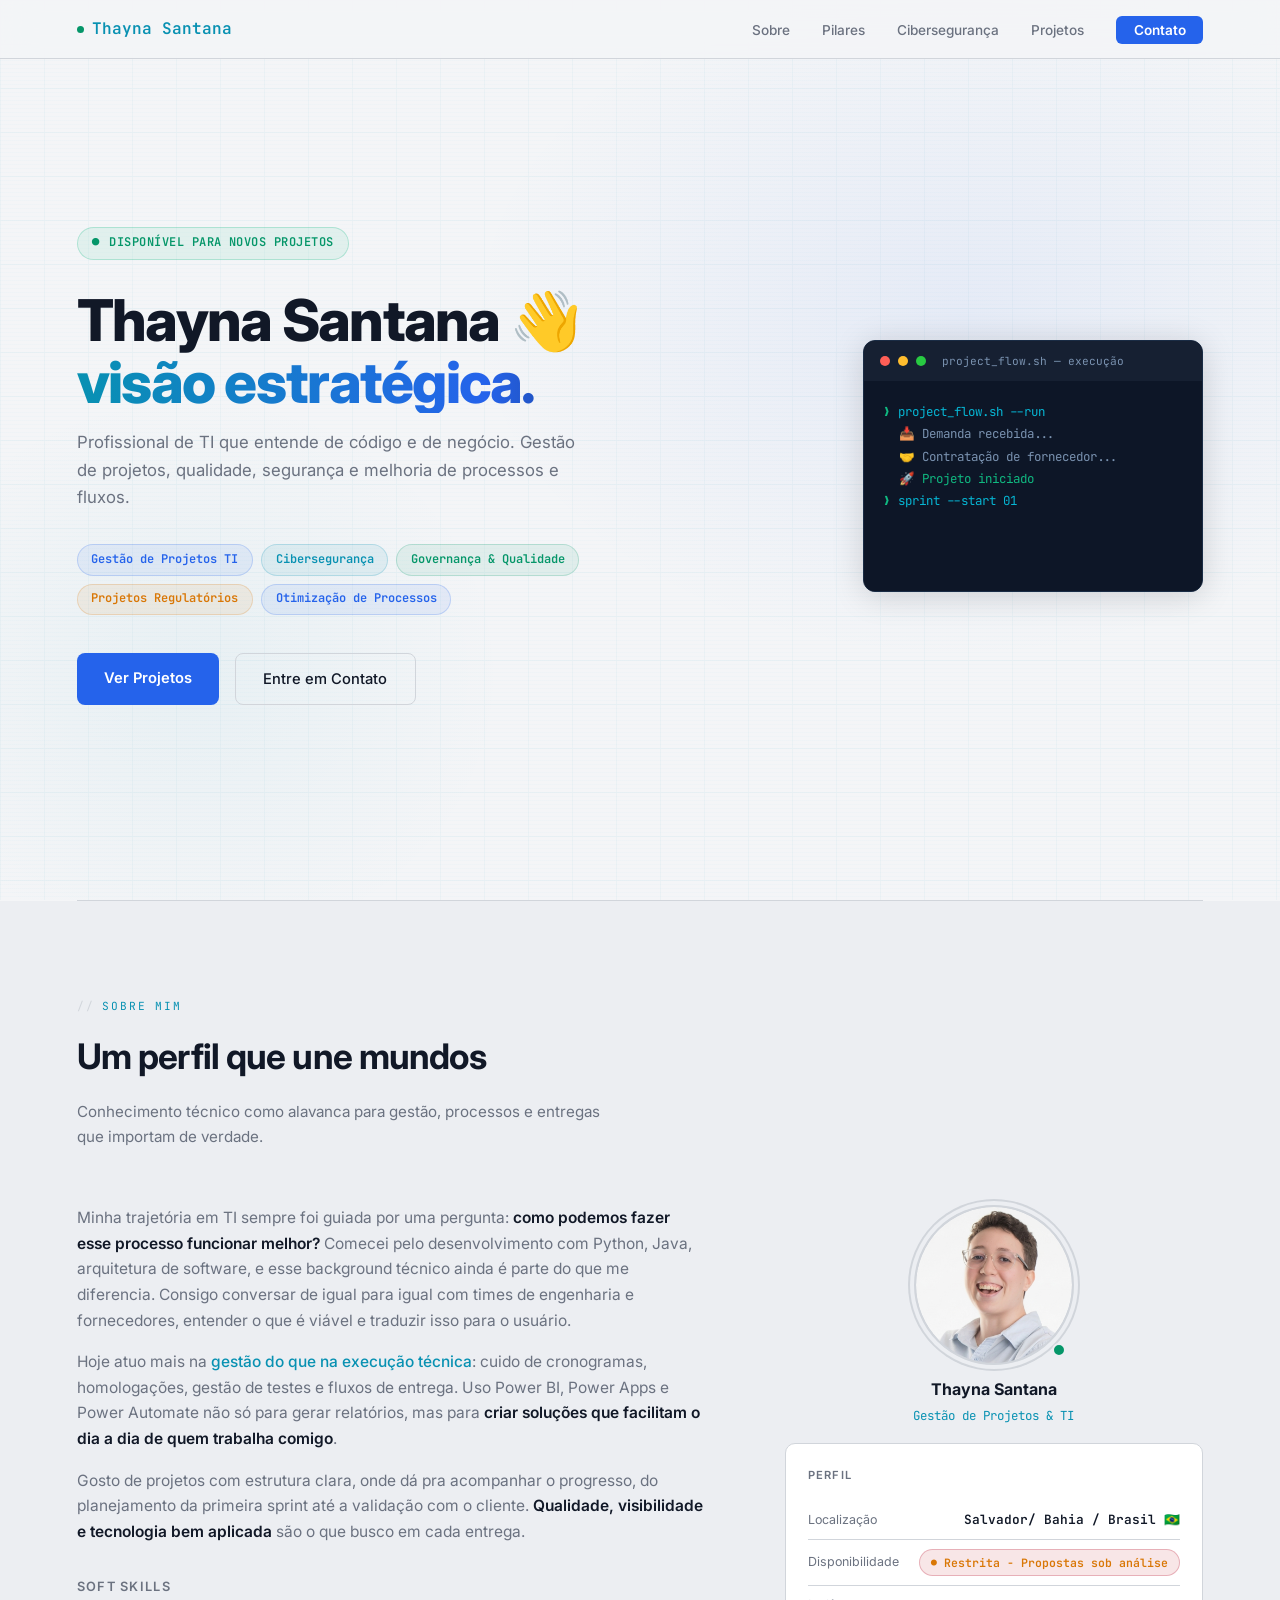
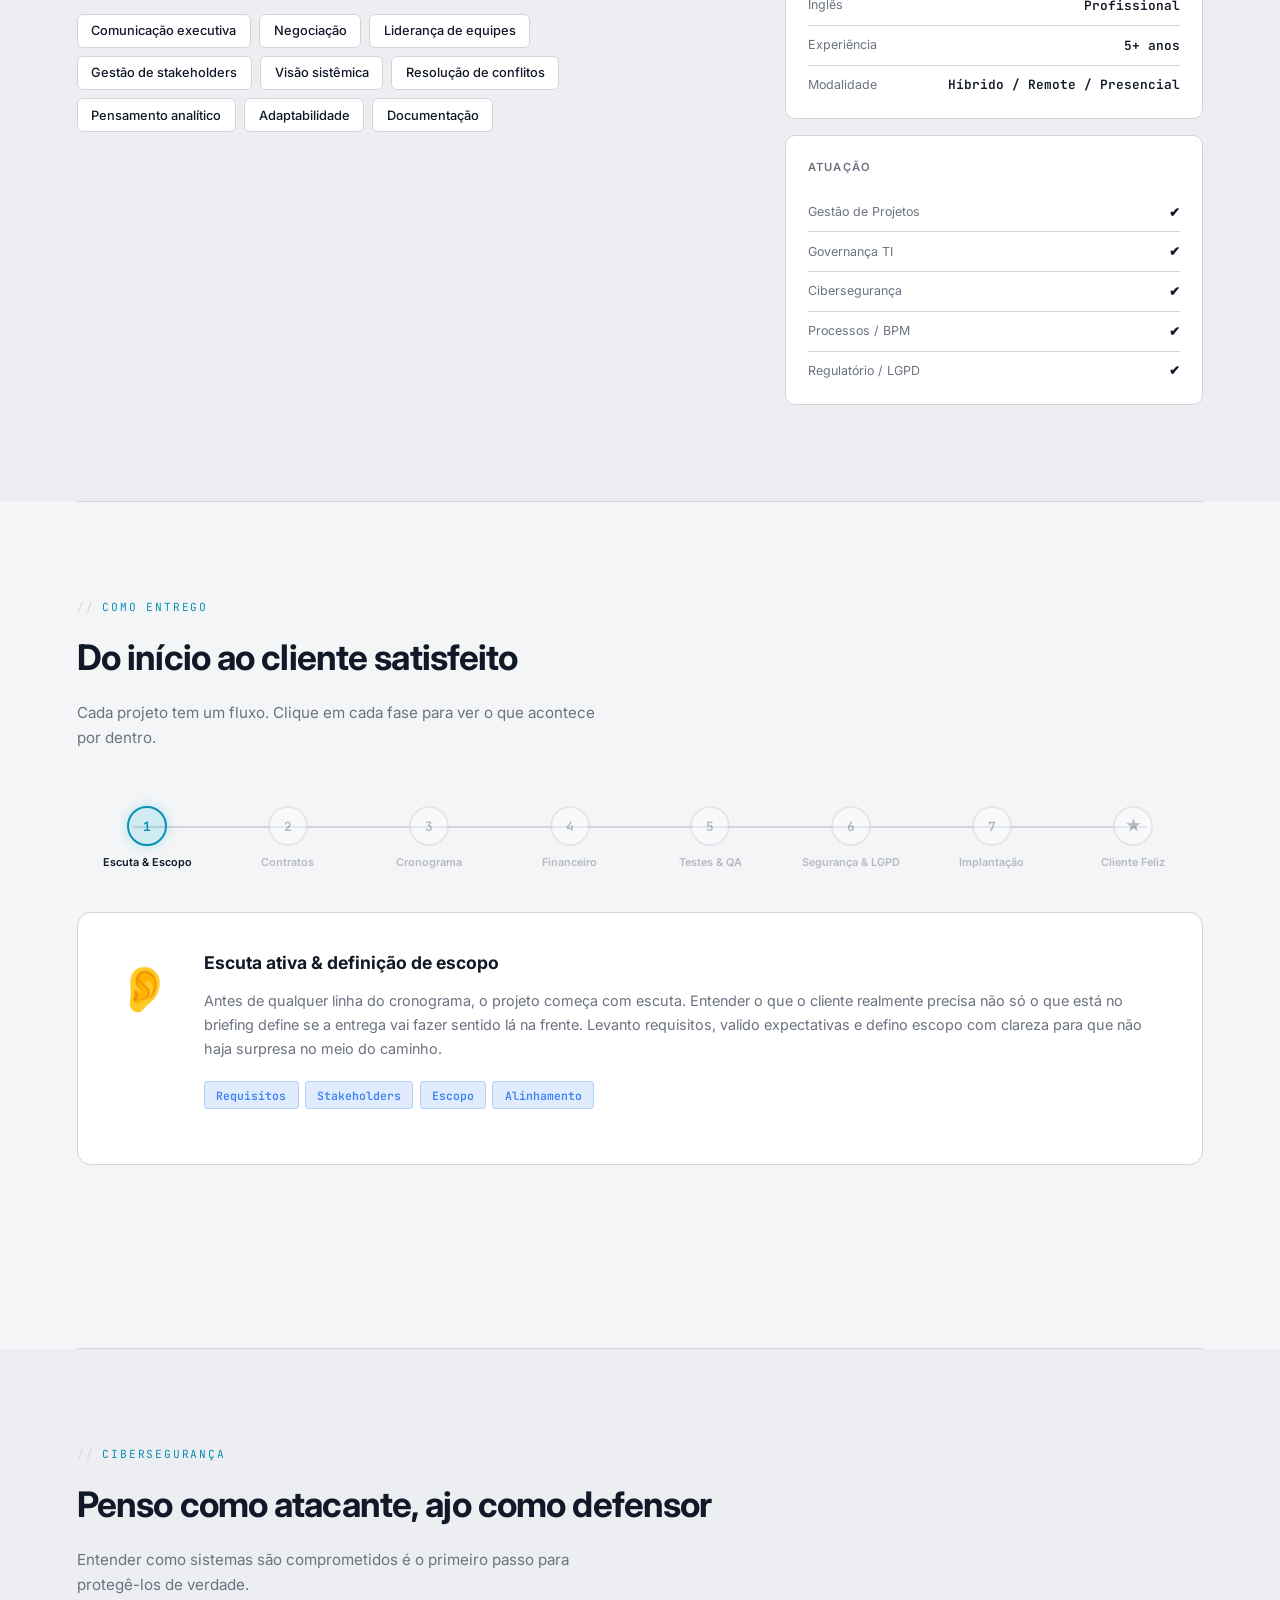
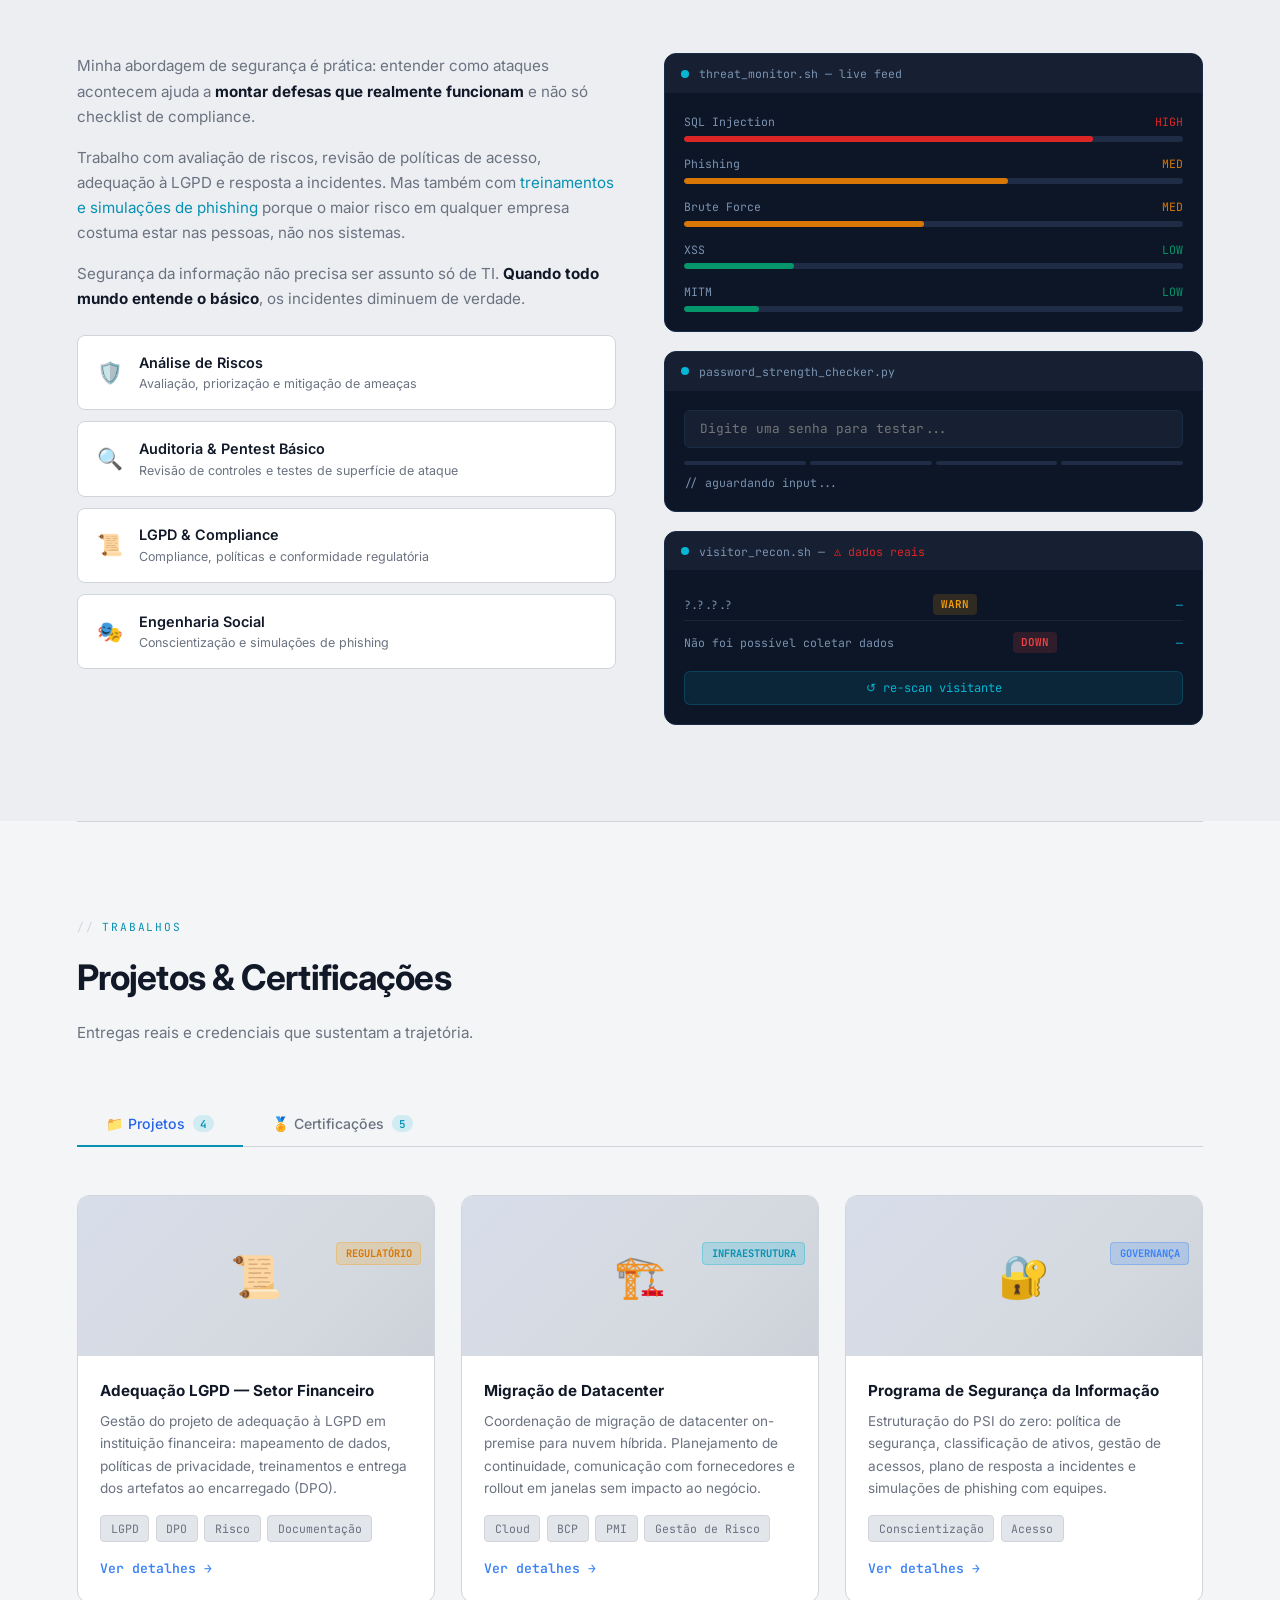
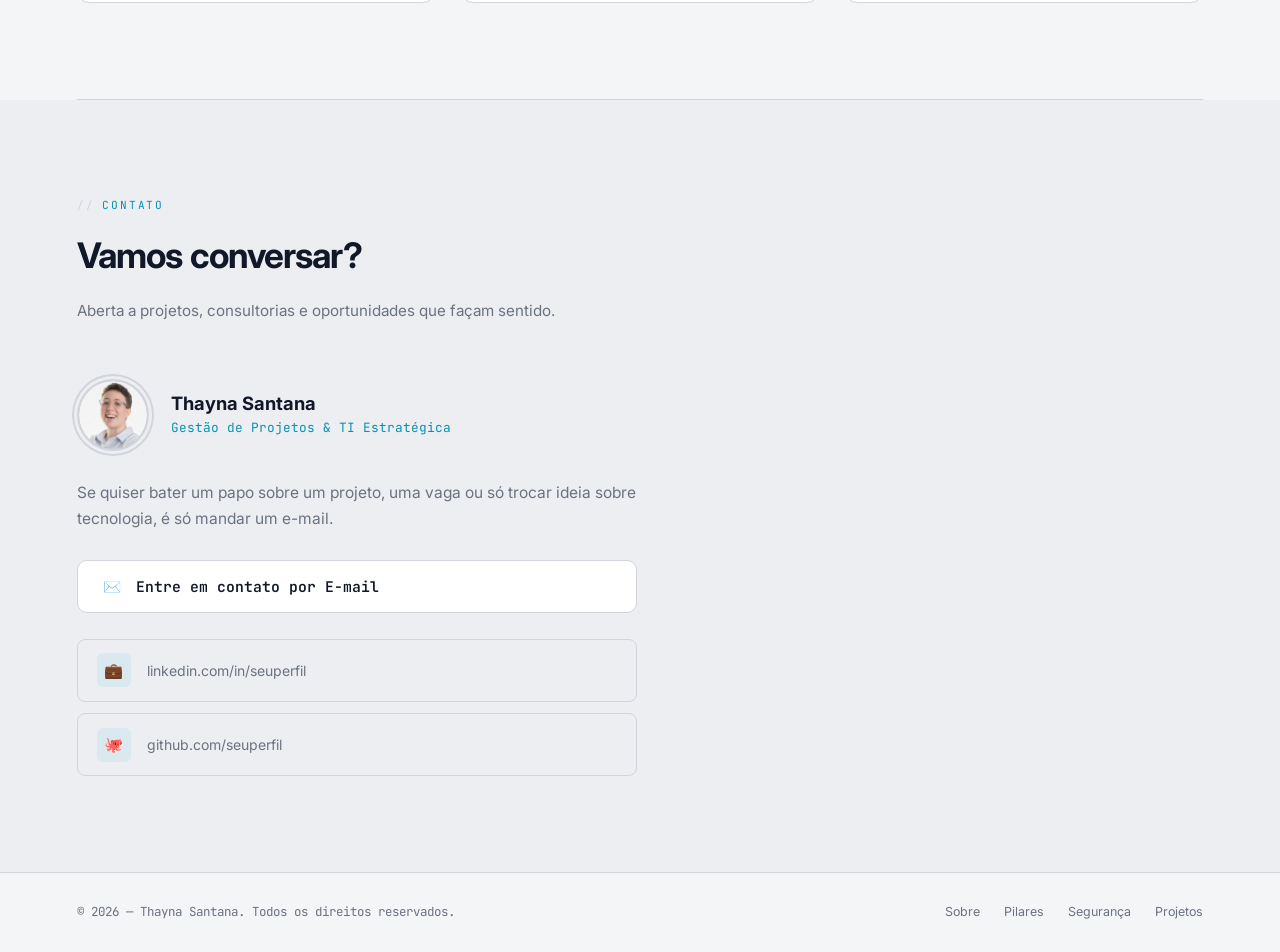
==== index.html @ dd698471 "Rename portfolio.html to index.html" ====
<!DOCTYPE html>
<html lang="pt-BR">
<head>
  <meta charset="UTF-8"/>
  <meta name="viewport" content="width=device-width, initial-scale=1.0"/>
  <title>Thayna Santana — TI Estratégica</title>
  <link rel="preconnect" href="https://fonts.googleapis.com"/>
  <link href="https://fonts.googleapis.com/css2?family=Inter:wght@300;400;500;600;700;800&family=JetBrains+Mono:wght@400;600&display=swap" rel="stylesheet"/>
  <link rel="stylesheet" href="style.css">
</head>
<body>

<!-- NAV -->
<nav>
  <div class="nav-logo">
    <div class="nav-logo-dot"></div>
    Thayna Santana
  </div>
  <ul class="nav-links">
    <li><a href="#sobre">Sobre</a></li>
    <li><a href="#pilares">Pilares</a></li>
    <li><a href="#cyber">Cibersegurança</a></li>
    <li><a href="#trabalhos">Projetos</a></li>
    <li><a href="#contato" class="nav-cta">Contato</a></li>
  </ul>
</nav>

<!-- HERO -->
<section id="hero">
  <div class="hero-scanlines"></div>
  <div class="hero-glow"></div>
  <div class="hero-grid"></div>
  <div class="hero-inner">
    <div class="hero-content">
      <div class="hero-status">DISPONÍVEL PARA NOVOS PROJETOS</div>
      <h1 class="hero-title">
        <span class="line1">Thayna Santana 👋</span>
        <span class="line2">visão estratégica.</span>
      </h1>
      <p class="hero-sub">
        Profissional de TI que entende de código e de negócio. Gestão de projetos, qualidade, segurança e melhoria de processos e fluxos.
      </p>
      <div class="hero-pills">
        <span class="pill">Gestão de Projetos TI</span>
        <span class="pill cyan">Cibersegurança</span>
        <span class="pill green">Governança & Qualidade</span>
        <span class="pill amber">Projetos Regulatórios</span>
        <span class="pill">Otimização de Processos</span>
      </div>
      <div class="hero-actions">
        <a href="#trabalhos" class="btn-primary" onclick="openTab('projetos-tab')">Ver Projetos</a>
        <a href="#contato" class="btn-outline">Entre em Contato</a>
      </div>
    </div>

    <!-- Terminal Widget -->
    <div class="hero-terminal-widget">
      <div class="term-bar">
        <div class="term-dot r"></div>
        <div class="term-dot y"></div>
        <div class="term-dot g"></div>
        <span class="term-title">project_flow.sh — execução</span>
      </div>
      <div class="term-body" id="terminal-body">
        <!-- filled by JS -->
      </div>
    </div>
  </div>
</section>

<div class="divider"></div>

<!-- SOBRE -->
<section id="sobre">
  <div class="section-header reveal">
    <div class="section-label">Sobre mim</div>
    <h2 class="section-title">Um perfil que une mundos</h2>
    <p class="section-desc">Conhecimento técnico como alavanca para gestão, processos e entregas que importam de verdade.</p>
  </div>
  <div class="sobre-grid">
    <div class="sobre-text reveal">
      <p>Minha trajetória em TI sempre foi guiada por uma pergunta: <strong>como podemos fazer esse processo funcionar melhor?</strong> Comecei pelo desenvolvimento com Python, Java, arquitetura de software, e esse background técnico ainda é parte do que me diferencia. Consigo conversar de igual para igual com times de engenharia e fornecedores, entender o que é viável e traduzir isso para o usuário.</p>
      <p>Hoje atuo mais na <em>gestão do que na execução técnica</em>: cuido de cronogramas, homologações, gestão de testes e fluxos de entrega. Uso Power BI, Power Apps e Power Automate não só para gerar relatórios, mas para <strong>criar soluções que facilitam o dia a dia de quem trabalha comigo</strong>.</p>
      <p>Gosto de projetos com estrutura clara, onde dá pra acompanhar o progresso, do planejamento da primeira sprint até a validação com o cliente. <strong>Qualidade, visibilidade e tecnologia bem aplicada</strong> são o que busco em cada entrega.</p>
      <div class="soft-skills">
        <div class="soft-skills-title">Soft skills</div>
        <div class="soft-tags">
          <span class="soft-tag">Comunicação executiva</span>
          <span class="soft-tag">Negociação</span>
          <span class="soft-tag">Liderança de equipes</span>
          <span class="soft-tag">Gestão de stakeholders</span>
          <span class="soft-tag">Visão sistêmica</span>
          <span class="soft-tag">Resolução de conflitos</span>
          <span class="soft-tag">Pensamento analítico</span>
          <span class="soft-tag">Adaptabilidade</span>
          <span class="soft-tag">Documentação</span>
        </div>
      </div>
    </div>
    <div class="sobre-sidebar">
      <!-- FOTO -->
      <div style="display:flex;flex-direction:column;align-items:center;gap:.7rem;" class="reveal">
        <div class="photo-wrap">
          <div class="photo-ring" id="photo-ring-sobre">
            <img src="foto.png" alt="Thayna Santana" onerror="this.style.display='none';document.getElementById('ph-sobre').style.display='flex'"/>
            <div class="photo-placeholder" id="ph-sobre" style="display:none">
              <span>🪪</span>
              <span>foto.png<br>não encontrada</span>
            </div>
          </div>
          <div class="photo-online-dot"></div>
        </div>
        <div style="text-align:center;">
          <div style="font-weight:700;font-size:1rem;">Thayna Santana</div>
          <div style="color:var(--cyan);font-size:.78rem;font-family:var(--mono);margin-top:.2rem;">Gestão de Projetos & TI</div>
        </div>
      </div>
      <div class="info-card reveal">
        <div class="info-card-title">Perfil</div>
        <div class="info-row"><span class="info-key">Localização</span><span class="info-val">Salvador/ Bahia / Brasil 🇧🇷</span></div>
        <div class="info-row"><span class="info-key">Disponibilidade</span><span class="status-badge">Restrita - Propostas sob análise</span></div>
        <div class="info-row"><span class="info-key">Inglês</span><span class="info-val">Profissional</span></div>
        <div class="info-row"><span class="info-key">Experiência</span><span class="info-val">5+ anos</span></div>
        <div class="info-row"><span class="info-key">Modalidade</span><span class="info-val">Híbrido / Remote / Presencial</span></div>
      </div>
      <div class="info-card reveal">
        <div class="info-card-title">Atuação</div>
        <div class="info-row"><span class="info-key">Gestão de Projetos</span><span class="info-val">✔</span></div>
        <div class="info-row"><span class="info-key">Governança TI</span><span class="info-val">✔</span></div>
        <div class="info-row"><span class="info-key">Cibersegurança</span><span class="info-val">✔</span></div>
        <div class="info-row"><span class="info-key">Processos / BPM</span><span class="info-val">✔</span></div>
        <div class="info-row"><span class="info-key">Regulatório / LGPD</span><span class="info-val">✔</span></div>
      </div>
    </div>
  </div>
</section>

<div class="divider"></div>

<!-- FLUXO DE ENTREGA -->
<section id="pilares">
  <div class="section-header reveal">
    <div class="section-label">Como entrego</div>
    <h2 class="section-title">Do início ao cliente satisfeito</h2>
    <p class="section-desc">Cada projeto tem um fluxo. Clique em cada fase para ver o que acontece por dentro.</p>
  </div>

  <!-- FLOW STEPS -->
  <div class="flow-wrapper reveal">

    <!-- linha conectora -->
    <div class="flow-track"></div>

    <div class="flow-steps" id="flow-steps">

      <!-- 1 -->
      <div class="flow-step active" data-step="0">
        <div class="flow-dot"><span>1</span></div>
        <div class="flow-label">Escuta & Escopo</div>
      </div>
      <!-- 2 -->
      <div class="flow-step" data-step="1">
        <div class="flow-dot"><span>2</span></div>
        <div class="flow-label">Contratos</div>
      </div>
      <!-- 3 -->
      <div class="flow-step" data-step="2">
        <div class="flow-dot"><span>3</span></div>
        <div class="flow-label">Cronograma</div>
      </div>
      <!-- 4 -->
      <div class="flow-step" data-step="3">
        <div class="flow-dot"><span>4</span></div>
        <div class="flow-label">Financeiro</div>
      </div>
      <!-- 5 -->
      <div class="flow-step" data-step="4">
        <div class="flow-dot"><span>5</span></div>
        <div class="flow-label">Testes & QA</div>
      </div>
      <!-- 6 -->
      <div class="flow-step" data-step="5">
        <div class="flow-dot"><span>6</span></div>
        <div class="flow-label">Segurança & LGPD</div>
      </div>
      <!-- 7 -->
      <div class="flow-step" data-step="6">
        <div class="flow-dot"><span>7</span></div>
        <div class="flow-label">Implantação</div>
      </div>
      <!-- 8 -->
      <div class="flow-step" data-step="7">
        <div class="flow-dot star"><span>★</span></div>
        <div class="flow-label">Cliente Feliz</div>
      </div>

    </div>

    <!-- DETAIL PANEL -->
    <div class="flow-panel-wrap">

      <!-- Painel 0: Escuta & Escopo -->
      <div class="flow-panel active" id="fp-0">
        <div class="fp-icon">👂</div>
        <div class="fp-content">
          <div class="fp-title">Escuta ativa & definição de escopo</div>
          <div class="fp-desc">Antes de qualquer linha do cronograma, o projeto começa com escuta. Entender o que o cliente realmente precisa não só o que está no briefing define se a entrega vai fazer sentido lá na frente. Levanto requisitos, valido expectativas e defino escopo com clareza para que não haja surpresa no meio do caminho.</div>
          <div class="fp-tags"><span class="fptag blue">Requisitos</span><span class="fptag blue">Stakeholders</span><span class="fptag blue">Escopo</span><span class="fptag blue">Alinhamento</span></div>
        </div>
      </div>

      <!-- Painel 1: Contratos -->
      <div class="flow-panel" id="fp-1">
        <div class="fp-icon">📄</div>
        <div class="fp-content">
          <div class="fp-title">Gestão de contratos & fornecedores</div>
          <div class="fp-desc">Cuido do ciclo completo de contratos: negociação com fornecedores, SLAs, prazos e obrigações. Garanto que o que foi acordado está documentado e acompanho de perto se está sendo cumprido. Quando algo muda (e muda sempre), processo o aditivo sem perder o controle do projeto.</div>
          <div class="fp-tags"><span class="fptag amber">SLA</span><span class="fptag amber">Fornecedores</span><span class="fptag amber">Negociação</span><span class="fptag amber">Aditivos</span></div>
        </div>
      </div>

      <!-- Painel 2: Cronograma INTERATIVO -->
      <div class="flow-panel" id="fp-2">
        <div class="fp-icon">📅</div>
        <div class="fp-content">
          <div class="fp-title">Gestão de cronograma</div>
          <div class="fp-desc">Cronograma não é só uma tabela bonita é o mapa do projeto. Acompanho desvios, antecipo gargalos e ajusto sem perder o prazo final de vista. Abaixo um cronograma simulado: <strong>arraste as datas</strong> e veja o impacto.</div>
          <div class="gantt-widget">
            <div class="gantt-header">
              <span class="gantt-h-label">Fase</span>
              <div class="gantt-h-weeks" id="gantt-weeks"></div>
            </div>
            <div class="gantt-rows" id="gantt-rows"></div>
            <div class="gantt-hint">💡 Passe o mouse sobre as barras ou arraste para simular mudanças</div>
          </div>
        </div>
      </div>

      <!-- Painel 3: Financeiro -->
      <div class="flow-panel" id="fp-3">
        <div class="fp-icon">💰</div>
        <div class="fp-content">
          <div class="fp-title">Gestão financeira do projeto</div>
          <div class="fp-desc">Orçamento aprovado não é garantia de orçamento cumprido. Faço o acompanhamento de custos por fase, controlo o consumo de horas e recursos, e gero visibilidade para a gestão tomar decisões com dados. Quando o projeto está no vermelho, prefiro falar antes que o problema apareça na fatura.</div>
          <div class="fp-tags"><span class="fptag green">Budget</span><span class="fptag green">Custos</span><span class="fptag green">Relatórios</span><span class="fptag green">Previsão</span></div>
          <div class="budget-bars">
            <div class="bbar-row"><span class="bbar-label">Infraestrutura</span><div class="bbar-track"><div class="bbar-fill" style="width:72%;background:var(--green)"></div></div><span class="bbar-pct">72%</span></div>
            <div class="bbar-row"><span class="bbar-label">Licenças</span><div class="bbar-track"><div class="bbar-fill" style="width:58%;background:var(--blue)"></div></div><span class="bbar-pct">58%</span></div>
            <div class="bbar-row"><span class="bbar-label">Equipe</span><div class="bbar-track"><div class="bbar-fill" style="width:88%;background:var(--amber)"></div></div><span class="bbar-pct">88%</span></div>
            <div class="bbar-row"><span class="bbar-label">Contingência</span><div class="bbar-track"><div class="bbar-fill" style="width:30%;background:var(--cyan)"></div></div><span class="bbar-pct">30%</span></div>
          </div>
        </div>
      </div>

      <!-- Painel 4: Testes -->
      <div class="flow-panel" id="fp-4">
        <div class="fp-icon">🧪</div>
        <div class="fp-content">
          <div class="fp-title">Gestão de testes & qualidade</div>
          <div class="fp-desc">Homologação não é a última etapa é o momento de provar que o que foi desenvolvido funciona de verdade. Estruturo planos de teste, acompanho a execução, registro evidências e valido junto ao cliente antes de qualquer go-live. Qualidade não é auditada no final; é construída durante todo o projeto.</div>
          <div class="fp-tags"><span class="fptag cyan">Plano de Testes</span><span class="fptag cyan">Homologação</span><span class="fptag cyan">Evidências</span><span class="fptag cyan">UAT</span></div>
          <div class="test-checklist">
            <div class="tcheck done">✓ Casos de teste definidos</div>
            <div class="tcheck done">✓ Ambiente de homologação configurado</div>
            <div class="tcheck done">✓ Testes executados e evidenciados</div>
            <div class="tcheck done">✓ Aprovação formal do cliente</div>
            <div class="tcheck pending">◷ Regressão pós-implantação</div>
          </div>
        </div>
      </div>

      <!-- Painel 5: Segurança & LGPD -->
      <div class="flow-panel" id="fp-5">
        <div class="fp-icon">🔐</div>
        <div class="fp-content">
          <div class="fp-title">Segurança, LGPD & Compliance</div>
          <div class="fp-desc">Conformidade não é burocracia é proteção para o projeto e para o cliente. Garanto que as entregas passam pelos critérios de segurança da informação, privacidade de dados (LGPD) e conformidade regulatória exigidos. Isso entra no projeto desde o planejamento, não só na auditoria final.</div>
          <div class="fp-tags"><span class="fptag red">LGPD</span><span class="fptag red">ISO 27001</span><span class="fptag red">Compliance</span><span class="fptag red">Risco</span></div>
          <div class="compliance-checks">
            <div class="comp-item"><span class="comp-ico ok">✓</span><span>Mapeamento de dados pessoais</span></div>
            <div class="comp-item"><span class="comp-ico ok">✓</span><span>Análise de risco de segurança</span></div>
            <div class="comp-item"><span class="comp-ico ok">✓</span><span>Políticas de acesso e controle</span></div>
            <div class="comp-item"><span class="comp-ico ok">✓</span><span>Conformidade regulatória validada</span></div>
          </div>
        </div>
      </div>

      <!-- Painel 6: Implantação -->
      <div class="flow-panel" id="fp-6">
        <div class="fp-icon">🚀</div>
        <div class="fp-content">
          <div class="fp-title">Gestão de implantação & cutover</div>
          <div class="fp-desc">O go-live é o momento mais crítico. Planejo o cutover com antecedência: janela de implantação, plano de rollback, comunicação com todas as partes e acompanhamento em tempo real. O objetivo é sempre implantar sem impacto para o usuário final e com evidência de que tudo funcionou.</div>
          <div class="fp-tags"><span class="fptag amber">Cutover</span><span class="fptag amber">Rollback</span><span class="fptag amber">Go-Live</span><span class="fptag amber">Monitoramento</span></div>
          <div class="deploy-steps">
            <div class="ds-step done"><span class="ds-n">01</span><span>Plano de cutover aprovado</span></div>
            <div class="ds-step done"><span class="ds-n">02</span><span>Comunicação enviada aos times</span></div>
            <div class="ds-step done"><span class="ds-n">03</span><span>Janela de implantação executada</span></div>
            <div class="ds-step done"><span class="ds-n">04</span><span>Validação pós-implantação</span></div>
            <div class="ds-step done"><span class="ds-n">05</span><span>Projeto entregue com qualidade ✓</span></div>
          </div>
        </div>
      </div>

      <!-- Painel 7: Cliente Feliz -->
      <div class="flow-panel" id="fp-7">
        <div class="fp-icon">⭐</div>
        <div class="fp-content">
          <div class="fp-title">Satisfação & experiência do cliente</div>
          <div class="fp-desc">O projeto não termina na implantação termina quando o cliente confirma que o que foi entregue resolve o problema que ele tinha lá no começo. Por isso a escuta ativa nunca para: começa no levantamento de requisitos e segue até o encerramento formal. Um cliente satisfeito é a melhor métrica de sucesso.</div>
          <div class="fp-tags"><span class="fptag green">NPS</span><span class="fptag green">Experiência</span><span class="fptag green">Escuta Ativa</span><span class="fptag green">Encerramento</span></div>
          <div class="stars-row">
            <span class="big-star">⭐</span><span class="big-star">⭐</span><span class="big-star">⭐</span><span class="big-star">⭐</span><span class="big-star">⭐</span>
            <span class="star-label">Cliente satisfeito. Projeto encerrado.</span>
          </div>
        </div>
      </div>

    </div><!-- end flow-panel-wrap -->
  </div><!-- end flow-wrapper -->
</section>

<div class="divider"></div>

<!-- CIBERSEGURANÇA + HACKER GADGETS -->
<section id="cyber">
  <div class="section-header reveal">
    <div class="section-label">Cibersegurança</div>
    <h2 class="section-title">Penso como atacante, ajo como defensor</h2>
    <p class="section-desc">Entender como sistemas são comprometidos é o primeiro passo para protegê-los de verdade.</p>
  </div>
  <div class="cyber-layout">
    <div class="cyber-text reveal">
      <p>Minha abordagem de segurança é prática: entender como ataques acontecem ajuda a <strong>montar defesas que realmente funcionam</strong> e não só checklist de compliance.</p>
      <p>Trabalho com avaliação de riscos, revisão de políticas de acesso, adequação à LGPD e resposta a incidentes. Mas também com <em>treinamentos e simulações de phishing</em> porque o maior risco em qualquer empresa costuma estar nas pessoas, não nos sistemas.</p>
      <p>Segurança da informação não precisa ser assunto só de TI. <strong>Quando todo mundo entende o básico</strong>, os incidentes diminuem de verdade.</p>
      <div class="cyber-domains">
        <div class="cyber-domain">
          <div class="cyber-domain-icon">🛡️</div>
          <div><div class="cyber-domain-name">Análise de Riscos</div><div class="cyber-domain-sub">Avaliação, priorização e mitigação de ameaças</div></div>
        </div>
        <div class="cyber-domain">
          <div class="cyber-domain-icon">🔍</div>
          <div><div class="cyber-domain-name">Auditoria & Pentest Básico</div><div class="cyber-domain-sub">Revisão de controles e testes de superfície de ataque</div></div>
        </div>
        <div class="cyber-domain">
          <div class="cyber-domain-icon">📜</div>
          <div><div class="cyber-domain-name">LGPD & Compliance</div><div class="cyber-domain-sub">Compliance, políticas e conformidade regulatória</div></div>
        </div>
        <div class="cyber-domain">
          <div class="cyber-domain-icon">🎭</div>
          <div><div class="cyber-domain-name">Engenharia Social</div><div class="cyber-domain-sub">Conscientização e simulações de phishing</div></div>
        </div>
      </div>
    </div>

    <!-- GADGETS COLUNA -->
    <div class="gadgets-col reveal">

      <!-- Gadget 1: Threat Level -->
      <div class="gadget">
        <div class="gadget-header">
          <div class="dot"></div>
          threat_monitor.sh — live feed
        </div>
        <div class="gadget-body">
          <div class="threat-bars" id="threat-bars">
            <div class="threat-row">
              <div class="threat-label"><span>SQL Injection</span><span style="color:var(--red)">HIGH</span></div>
              <div class="threat-track"><div class="threat-fill" style="width:0%;background:var(--red)" data-w="82%"></div></div>
            </div>
            <div class="threat-row">
              <div class="threat-label"><span>Phishing</span><span style="color:var(--amber)">MED</span></div>
              <div class="threat-track"><div class="threat-fill" style="width:0%;background:var(--amber)" data-w="65%"></div></div>
            </div>
            <div class="threat-row">
              <div class="threat-label"><span>Brute Force</span><span style="color:var(--amber)">MED</span></div>
              <div class="threat-track"><div class="threat-fill" style="width:0%;background:var(--amber)" data-w="48%"></div></div>
            </div>
            <div class="threat-row">
              <div class="threat-label"><span>XSS</span><span style="color:var(--green)">LOW</span></div>
              <div class="threat-track"><div class="threat-fill" style="width:0%;background:var(--green)" data-w="22%"></div></div>
            </div>
            <div class="threat-row">
              <div class="threat-label"><span>MITM</span><span style="color:var(--green)">LOW</span></div>
              <div class="threat-track"><div class="threat-fill" style="width:0%;background:var(--green)" data-w="15%"></div></div>
            </div>
          </div>
        </div>
      </div>

      <!-- Gadget 2: Password Strength -->
      <div class="gadget">
        <div class="gadget-header">
          <div class="dot"></div>
          password_strength_checker.py
        </div>
        <div class="gadget-body">
          <div class="pw-checker">
            <input class="pw-field" type="text" id="pw-input" placeholder="Digite uma senha para testar..." oninput="checkPw(this.value)" autocomplete="off" spellcheck="false"/>
            <div class="pw-bars">
              <div class="pw-bar" id="pw-b1"></div>
              <div class="pw-bar" id="pw-b2"></div>
              <div class="pw-bar" id="pw-b3"></div>
              <div class="pw-bar" id="pw-b4"></div>
            </div>
            <div class="pw-label" id="pw-label">// aguardando input...</div>
          </div>
        </div>
      </div>

      <!-- Gadget 3: Ping Scanner com dados reais do visitante -->
      <div class="gadget">
        <div class="gadget-header">
          <div class="dot"></div>
          visitor_recon.sh — <span style="color:var(--red)">⚠ dados reais</span>
        </div>
        <div class="gadget-body">
          <div class="ping-list" id="ping-list">
            <div class="ping-row"><span class="ping-host">Carregando...</span><span class="ping-status warn">...</span><span class="ping-ms">—</span></div>
          </div>
          <button class="ping-btn" onclick="rescan()">↺ re-scan visitante</button>
        </div>
      </div>

    </div>
  </div>
</section>

<div class="divider"></div>

<!-- PROJETOS + CERTS -->
<section id="trabalhos">
  <div class="section-header reveal">
    <div class="section-label">Trabalhos</div>
    <h2 class="section-title">Projetos & Certificações</h2>
    <p class="section-desc">Entregas reais e credenciais que sustentam a trajetória.</p>
  </div>
  <div class="tabs-nav reveal">
    <button class="tab-btn active" id="projetos-tab" onclick="openTab('projetos-tab')">📁 Projetos <span class="tab-count">4</span></button>
    <button class="tab-btn" id="certs-tab" onclick="openTab('certs-tab')">🏅 Certificações <span class="tab-count">5</span></button>
  </div>

  <!-- PROJETOS -->
  <div class="tab-panel active" id="panel-projetos-tab">
    <div class="projects-grid">
      <div class="project-card reveal">
        <div class="project-thumb">📜<div class="project-type"><span class="type-badge reg">Regulatório</span></div></div>
        <div class="project-body">
          <div class="project-title">Adequação LGPD — Setor Financeiro</div>
          <div class="project-desc">Gestão do projeto de adequação à LGPD em instituição financeira: mapeamento de dados, políticas de privacidade, treinamentos e entrega dos artefatos ao encarregado (DPO).</div>
          <div class="project-stack"><span class="tag">LGPD</span><span class="tag">DPO</span><span class="tag">Risco</span><span class="tag">Documentação</span></div>
          <a href="#" class="project-link">Ver detalhes →</a>
        </div>
      </div>
      <div class="project-card reveal">
        <div class="project-thumb">🏗️<div class="project-type"><span class="type-badge infra">Infraestrutura</span></div></div>
        <div class="project-body">
          <div class="project-title">Migração de Datacenter</div>
          <div class="project-desc">Coordenação de migração de datacenter on-premise para nuvem híbrida. Planejamento de continuidade, comunicação com fornecedores e rollout em janelas sem impacto ao negócio.</div>
          <div class="project-stack"><span class="tag">Cloud</span><span class="tag">BCP</span><span class="tag">PMI</span><span class="tag">Gestão de Risco</span></div>
          <a href="#" class="project-link">Ver detalhes →</a>
        </div>
      </div>
      <div class="project-card reveal">
        <div class="project-thumb">🔐<div class="project-type"><span class="type-badge gov">Governança</span></div></div>
        <div class="project-body">
          <div class="project-title">Programa de Segurança da Informação</div>
          <div class="project-desc">Estruturação do PSI do zero: política de segurança, classificação de ativos, gestão de acessos, plano de resposta a incidentes e simulações de phishing com equipes.</div>
          <div class="project-stack"><span class="tag">Conscientização</span><span class="tag">Acesso</span></div>
          <a href="#" class="project-link">Ver detalhes →</a>
        </div>
      </div>
    </div>
  </div>

  <!-- CERTIFICAÇÕES -->
  <div class="tab-panel" id="panel-certs-tab">
    <div class="cert-grid">
      <div class="cert-card reveal">
        <div class="cert-logo">📋</div>
        <div class="cert-body">
          <div class="cert-title">Project Management Professional (PMP)</div>
          <div class="cert-issuer">Project Management Institute</div>
          <div class="cert-date">Emitido: Fev 2023 · Validade: Fev 2026</div>
          <div class="cert-tags"><span class="tag">Gestão</span><span class="tag">PMI</span><span class="tag">PMBOK</span></div>
          <a href="#" class="cert-link">Ver credencial →</a>
        </div>
      </div>
      <div class="cert-card reveal">
        <div class="cert-logo">🔐</div>
        <div class="cert-body">
          <div class="cert-title">CompTIA Security+</div>
          <div class="cert-issuer">CompTIA</div>
          <div class="cert-date">Emitido: Set 2022 · Validade: Set 2025</div>
          <div class="cert-tags"><span class="tag">Segurança</span><span class="tag">Redes</span><span class="tag">Compliance</span></div>
          <a href="#" class="cert-link">Ver credencial →</a>
        </div>
      </div>
      <div class="cert-card reveal">
        <div class="cert-logo">🏛️</div>
        <div class="cert-body">
          <div class="cert-title">XXXX</div>
          <div class="cert-issuer">Axelos / PeopleCert</div>
          <div class="cert-date">Emitido: Nov 2021</div>
          <div class="cert-tags"><span class="tag">Processos</span></div>
          <a href="#" class="cert-link">Ver credencial →</a>
        </div>
      </div>
      <div class="cert-card reveal">
        <div class="cert-logo">☁️</div>
        <div class="cert-body">
          <div class="cert-title">AWS Cloud Practitioner</div>
          <div class="cert-issuer">Amazon Web Services</div>
          <div class="cert-date">Emitido: Mar 2023</div>
          <div class="cert-tags"><span class="tag">Cloud</span><span class="tag">AWS</span><span class="tag">Fundamentos</span></div>
          <a href="#" class="cert-link">Ver credencial →</a>
        </div>
      </div>
      <div class="cert-card reveal">
        <div class="cert-logo">📜</div>
        <div class="cert-body">
          <div class="cert-title">XXXX</div>
          <div class="cert-issuer">PECB</div>
          <div class="cert-date">Emitido: Jun 2024</div>
          <div class="cert-tags"><span class="tag">Auditoria</span></div>
          <a href="#" class="cert-link">Ver credencial →</a>
        </div>
      </div>
    </div>
  </div>
</section>

<div class="divider"></div>

<!-- CONTATO -->
<section id="contato">
  <div class="section-header reveal">
    <div class="section-label">Contato</div>
    <h2 class="section-title">Vamos conversar?</h2>
    <p class="section-desc">Aberta a projetos, consultorias e oportunidades que façam sentido.</p>
  </div>
  <div class="contact-simple reveal">
    <div class="contact-photo-wrap">
      <div class="photo-ring-sm">
        <img src="foto.png" alt="Thayna Santana" style="width:100%;height:100%;object-fit:cover;border-radius:50%;" onerror="this.style.display='none'"/>
      </div>
      <div class="contact-name-block">
        <div class="cname">Thayna Santana</div>
        <div class="crole">Gestão de Projetos & TI Estratégica</div>
      </div>
    </div>
    <p class="contact-msg">Se quiser bater um papo sobre um projeto, uma vaga ou só trocar ideia sobre tecnologia, é só mandar um e-mail.</p>
    <button class="copy-email-btn" onclick="copyEmail()" id="copy-btn">
      <span id="copy-icon">✉️</span>
      <span id="copy-text">Entre em contato por E-mail</span>
    </button>
    <div class="contact-also">
      <a href="https://linkedin.com" target="_blank" class="contact-link"><div class="contact-link-icon">💼</div>linkedin.com/in/seuperfil</a>
      <a href="https://github.com" target="_blank" class="contact-link"><div class="contact-link-icon">🐙</div>github.com/seuperfil</a>
    </div>
  </div>
</section>

<!-- FOOTER -->
<footer>
  <span>© 2026 — Thayna Santana. Todos os direitos reservados.</span>
  <div class="footer-right">
    <a href="#sobre">Sobre</a>
    <a href="#pilares">Pilares</a>
    <a href="#cyber">Segurança</a>
    <a href="#trabalhos">Projetos</a>
  </div>
</footer>
<script src="script.js"></script>
</body>
</html>
---- style.css ----
*,
*::before,
*::after {
    box-sizing: border-box;
    margin: 0;
    padding: 0;
}

:root {
    --navy: #F4F5F7;
    --navy2: #ECEEF2;
    --navy3: #E2E5EA;
    --navy4: #CDD2DA;
    --blue: #2563EB;
    --blue2: #3B82F6;
    --cyan: #0891B2;
    --green: #059669;
    --amber: #D97706;
    --red: #DC2626;
    --white: #111827;
    --muted: #6B7280;
    --border: #D1D5DB;
    --mono: 'JetBrains Mono', monospace;
    --sans: 'Inter', sans-serif;
}

html {
    scroll-behavior: smooth;
}

body {
    background: var(--navy);
    color: var(--white);
    font-family: var(--sans);
    line-height: 1.65;
    overflow-x: hidden;
}

/* ─── SCROLLBAR ─── */
::-webkit-scrollbar {
    width: 5px;
}

::-webkit-scrollbar-track {
    background: var(--navy3);
}

::-webkit-scrollbar-thumb {
    background: var(--blue);
    border-radius: 4px;
}

/* ─── NAV ─── */
nav {
    position: fixed;
    top: 0;
    left: 0;
    right: 0;
    z-index: 200;
    display: flex;
    align-items: center;
    justify-content: space-between;
    padding: 1rem 6%;
    background: rgba(244, 245, 247, .92);
    backdrop-filter: blur(16px);
    border-bottom: 1px solid var(--border);
}

.nav-logo {
    font-family: var(--mono);
    font-size: 1rem;
    color: var(--cyan);
    font-weight: 600;
    display: flex;
    align-items: center;
    gap: .5rem;
}

.nav-logo-dot {
    width: 7px;
    height: 7px;
    background: var(--green);
    border-radius: 50%;
    animation: pulse 2s infinite;
}

@keyframes pulse {

    0%,
    100% {
        opacity: 1;
        transform: scale(1)
    }

    50% {
        opacity: .5;
        transform: scale(.8)
    }
}

.nav-links {
    display: flex;
    gap: 2rem;
    list-style: none;
}

.nav-links a {
    color: var(--muted);
    text-decoration: none;
    font-size: .85rem;
    font-weight: 500;
    transition: color .2s;
}

.nav-links a:hover {
    color: var(--white);
}

.nav-cta {
    background: var(--blue);
    color: #fff !important;
    padding: .4rem 1.1rem;
    border-radius: 6px;
    font-weight: 600 !important;
    transition: background .2s !important;
}

.nav-cta:hover {
    background: var(--blue2) !important;
}

/* ─── HERO ─── */
#hero {
    min-height: 100vh;
    display: flex;
    align-items: center;
    padding: 5rem 6% 3rem;
    position: relative;
    overflow: hidden;
}

.hero-scanlines {
    position: absolute;
    inset: 0;
    z-index: 0;
    pointer-events: none;
    background: repeating-linear-gradient(0deg, transparent, transparent 3px, rgba(6, 182, 212, .018) 3px, rgba(6, 182, 212, .018) 4px);
}

.hero-glow {
    position: absolute;
    inset: 0;
    z-index: 0;
    background:
        radial-gradient(ellipse 55% 55% at 75% 35%, rgba(37, 99, 235, .07) 0%, transparent 70%),
        radial-gradient(ellipse 35% 45% at 15% 75%, rgba(8, 145, 178, .05) 0%, transparent 70%);
}

.hero-grid {
    position: absolute;
    inset: 0;
    z-index: 0;
    opacity: .03;
    background-image: linear-gradient(var(--cyan) 1px, transparent 1px), linear-gradient(90deg, var(--cyan) 1px, transparent 1px);
    background-size: 44px 44px;
}

.hero-inner {
    position: relative;
    z-index: 1;
    display: grid;
    grid-template-columns: 1fr auto;
    gap: 4rem;
    align-items: center;
    width: 100%;
    max-width: 1200px;
}

.hero-content {
    max-width: 680px;
}

.hero-status {
    display: inline-flex;
    align-items: center;
    gap: .6rem;
    background: rgba(16, 185, 129, .08);
    border: 1px solid rgba(16, 185, 129, .25);
    padding: .35rem .9rem;
    border-radius: 20px;
    font-size: .75rem;
    color: var(--green);
    font-weight: 600;
    font-family: var(--mono);
    margin-bottom: 1.8rem;
    letter-spacing: .04em;
}

.hero-status::before {
    content: '●';
    animation: blink 1.5s step-end infinite;
}

@keyframes blink {

    0%,
    100% {
        opacity: 1
    }

    50% {
        opacity: 0
    }
}

.hero-title {
    font-size: clamp(2.2rem, 4.5vw, 3.6rem);
    font-weight: 800;
    letter-spacing: -0.03em;
    line-height: 1.08;
    margin-bottom: 1rem;
}

.hero-title .line1 {
    color: var(--white);
    display: block;
}

.hero-title .line2 {
    display: block;
    background: linear-gradient(90deg, var(--cyan) 0%, var(--blue) 60%, var(--white) 100%);
    -webkit-background-clip: text;
    -webkit-text-fill-color: transparent;
    background-clip: text;
}

.hero-sub {
    color: var(--muted);
    font-size: 1.05rem;
    max-width: 500px;
    margin-bottom: 2rem;
}

.hero-pills {
    display: flex;
    flex-wrap: wrap;
    gap: .5rem;
    margin-bottom: 2.4rem;
}

.pill {
    background: rgba(37, 99, 235, .08);
    border: 1px solid rgba(37, 99, 235, .2);
    color: var(--blue);
    font-size: .75rem;
    font-weight: 600;
    padding: .3rem .85rem;
    border-radius: 20px;
    font-family: var(--mono);
}

.pill.cyan {
    background: rgba(8, 145, 178, .08);
    border-color: rgba(8, 145, 178, .2);
    color: var(--cyan);
}

.pill.green {
    background: rgba(5, 150, 105, .08);
    border-color: rgba(5, 150, 105, .2);
    color: var(--green);
}

.pill.amber {
    background: rgba(217, 119, 6, .08);
    border-color: rgba(217, 119, 6, .2);
    color: var(--amber);
}

.hero-actions {
    display: flex;
    gap: 1rem;
    flex-wrap: wrap;
}

.btn-primary {
    background: var(--blue);
    color: #fff;
    padding: .8rem 1.7rem;
    border-radius: 8px;
    font-weight: 600;
    font-size: .92rem;
    text-decoration: none;
    transition: background .2s, transform .15s;
}

.btn-primary:hover {
    background: var(--blue2);
    transform: translateY(-2px);
}

.btn-outline {
    border: 1px solid var(--border);
    color: var(--white);
    padding: .8rem 1.7rem;
    border-radius: 8px;
    font-weight: 500;
    font-size: .92rem;
    text-decoration: none;
    transition: border-color .2s, transform .15s;
}

.btn-outline:hover {
    border-color: var(--cyan);
    transform: translateY(-2px);
}

/* ─── TERMINAL GADGET — mantém escuro (estilo tech) ─── */
.hero-terminal-widget {
    background: #0D1627;
    border: 1px solid #1A2C45;
    border-radius: 12px;
    overflow: hidden;
    width: 340px;
    flex-shrink: 0;
    box-shadow: 0 4px 32px rgba(0, 0, 0, .15);
}

.term-bar {
    background: #162032;
    padding: .7rem 1rem;
    display: flex;
    align-items: center;
    gap: .5rem;
}

.term-dot {
    width: 10px;
    height: 10px;
    border-radius: 50%;
}

.term-dot.r {
    background: #FF5F57;
}

.term-dot.y {
    background: #FFBD2E;
}

.term-dot.g {
    background: #28CA42;
}

.term-title {
    font-size: .7rem;
    color: #7A92B0;
    font-family: var(--mono);
    margin-left: .5rem;
}

.term-body {
    padding: 1.2rem;
    font-family: var(--mono);
    font-size: .78rem;
    line-height: 1.8;
    min-height: 210px;
    background: #0D1627;
}

.term-line {
    display: flex;
    gap: .5rem;
}

.term-prompt {
    color: #10B981;
    flex-shrink: 0;
}

.term-cmd {
    color: #06B6D4;
}

.term-out {
    color: #7A92B0;
    padding-left: 1rem;
}

.term-out.ok {
    color: #10B981;
}

.term-out.warn {
    color: #F59E0B;
}

.term-out.err {
    color: #EF4444;
}

.term-cursor {
    display: inline-block;
    width: 7px;
    height: 13px;
    background: #06B6D4;
    vertical-align: middle;
    animation: blink 1s step-end infinite;
}

/* ─── SECTION BASE ─── */
section {
    padding: 6rem 6%;
}

.section-label {
    font-family: var(--mono);
    font-size: .7rem;
    color: var(--cyan);
    letter-spacing: .16em;
    text-transform: uppercase;
    margin-bottom: .7rem;
    display: flex;
    align-items: center;
    gap: .5rem;
}

.section-label::before {
    content: '//';
    color: var(--border);
}

.section-title {
    font-size: clamp(1.6rem, 3vw, 2.2rem);
    font-weight: 700;
    letter-spacing: -0.025em;
    margin-bottom: .9rem;
}

.section-desc {
    color: var(--muted);
    font-size: .95rem;
    max-width: 540px;
}

.section-header {
    margin-bottom: 3.5rem;
}

.divider {
    height: 1px;
    background: var(--border);
    margin: 0 6%;
}

.reveal {
    opacity: 0;
    transform: translateY(22px);
    transition: opacity .55s ease, transform .55s ease;
}

.reveal.visible {
    opacity: 1;
    transform: none;
}

/* ─── SOBRE ─── */
#sobre {
    background: var(--navy2);
}

.sobre-grid {
    display: grid;
    grid-template-columns: 3fr 2fr;
    gap: 5rem;
    align-items: start;
}

.sobre-text p {
    color: var(--muted);
    margin-bottom: 1rem;
    font-size: .97rem;
}

.sobre-text p strong {
    color: var(--white);
    font-weight: 600;
}

.sobre-text p em {
    color: var(--cyan);
    font-style: normal;
    font-weight: 500;
}

.soft-skills {
    margin-top: 2rem;
}

.soft-skills-title {
    font-size: .8rem;
    color: var(--muted);
    font-weight: 600;
    text-transform: uppercase;
    letter-spacing: .1em;
    margin-bottom: 1rem;
}

.soft-tags {
    display: flex;
    flex-wrap: wrap;
    gap: .5rem;
}

.soft-tag {
    background: #fff;
    border: 1px solid var(--border);
    color: var(--white);
    font-size: .8rem;
    padding: .35rem .85rem;
    border-radius: 6px;
    font-weight: 500;
}

.sobre-sidebar {
    display: flex;
    flex-direction: column;
    gap: 1rem;
}

.info-card {
    background: #fff;
    border: 1px solid var(--border);
    border-radius: 10px;
    padding: 1.4rem;
}

.info-card-title {
    font-size: .7rem;
    color: var(--muted);
    font-weight: 600;
    text-transform: uppercase;
    letter-spacing: .1em;
    margin-bottom: 1rem;
}

.info-row {
    display: flex;
    justify-content: space-between;
    align-items: center;
    padding: .55rem 0;
    border-bottom: 1px solid var(--border);
}

.info-row:last-child {
    border-bottom: none;
    padding-bottom: 0;
}

.info-key {
    font-size: .78rem;
    color: var(--muted);
}

.info-val {
    font-size: .8rem;
    font-weight: 600;
    color: var(--white);
    font-family: var(--mono);
}

.status-badge {
    display: inline-flex;
    align-items: center;
    gap: .4rem;
    background: rgba(185, 16, 22, 0.1);
    border: 1px solid rgba(185, 16, 44, 0.25);
    color: var(--amber);
    padding: .2rem .7rem;
    border-radius: 20px;
    font-size: .72rem;
    font-weight: 600;
    font-family: var(--mono);
}

.status-badge::before {
    content: '●';
    font-size: .6rem;
}

/* ─── FLUXO DE ENTREGA ─── */
#pilares {
    background: var(--navy);
}

.flow-wrapper {
    position: relative;
}

/* steps nav */
.flow-steps {
    display: flex;
    align-items: flex-start;
    justify-content: space-between;
    position: relative;
    margin-bottom: 2.5rem;
    gap: 0;
}

.flow-track {
    position: absolute;
    top: 20px;
    left: 5%;
    right: 5%;
    height: 2px;
    background: var(--border);
    z-index: 0;
}

.flow-step {
    display: flex;
    flex-direction: column;
    align-items: center;
    gap: .5rem;
    cursor: pointer;
    position: relative;
    z-index: 1;
    flex: 1;
    transition: opacity .2s;
}

.flow-step:not(.active) {
    opacity: .45;
}

.flow-step:not(.active):hover {
    opacity: .75;
}

.flow-dot {
    width: 40px;
    height: 40px;
    border-radius: 50%;
    background: #fff;
    border: 2px solid var(--border);
    display: flex;
    align-items: center;
    justify-content: center;
    font-size: .8rem;
    font-weight: 700;
    font-family: var(--mono);
    color: var(--muted);
    transition: border-color .25s, background .25s, color .25s;
}

.flow-dot.star {
    font-size: 1rem;
}

.flow-step.active .flow-dot {
    border-color: var(--cyan);
    background: rgba(6, 182, 212, .15);
    color: var(--cyan);
    box-shadow: 0 0 12px rgba(6, 182, 212, .3);
}

.flow-label {
    font-size: .68rem;
    font-weight: 600;
    color: var(--muted);
    text-align: center;
    white-space: nowrap;
    transition: color .25s;
}

.flow-step.active .flow-label {
    color: var(--white);
}

/* panels */
.flow-panel-wrap {
    min-height: 340px;
}

.flow-panel {
    display: none;
    background: #fff;
    border: 1px solid var(--border);
    border-radius: 14px;
    padding: 2.2rem 2.4rem;
    animation: fadeSlide .35s ease;
}

.flow-panel.active {
    display: flex;
    gap: 2rem;
    align-items: flex-start;
}

@keyframes fadeSlide {
    from {
        opacity: 0;
        transform: translateY(10px)
    }

    to {
        opacity: 1;
        transform: none
    }
}

.fp-icon {
    font-size: 2.8rem;
    flex-shrink: 0;
    margin-top: .2rem;
}

.fp-content {
    flex: 1;
}

.fp-title {
    font-size: 1.1rem;
    font-weight: 700;
    margin-bottom: .7rem;
}

.fp-desc {
    color: var(--muted);
    font-size: .9rem;
    line-height: 1.7;
    margin-bottom: 1.2rem;
}

.fp-tags {
    display: flex;
    flex-wrap: wrap;
    gap: .4rem;
    margin-bottom: 1.2rem;
}

.fptag {
    font-size: .72rem;
    font-weight: 600;
    padding: .22rem .7rem;
    border-radius: 4px;
    font-family: var(--mono);
}

.fptag.blue {
    background: rgba(47, 128, 237, .15);
    color: var(--blue2);
    border: 1px solid rgba(47, 128, 237, .25);
}

.fptag.amber {
    background: rgba(245, 158, 11, .15);
    color: var(--amber);
    border: 1px solid rgba(245, 158, 11, .25);
}

.fptag.green {
    background: rgba(16, 185, 129, .15);
    color: var(--green);
    border: 1px solid rgba(16, 185, 129, .25);
}

.fptag.cyan {
    background: rgba(6, 182, 212, .15);
    color: var(--cyan);
    border: 1px solid rgba(6, 182, 212, .25);
}

.fptag.red {
    background: rgba(239, 68, 68, .15);
    color: var(--red);
    border: 1px solid rgba(239, 68, 68, .25);
}

/* budget bars */
.budget-bars {
    display: flex;
    flex-direction: column;
    gap: .7rem;
    margin-top: .4rem;
}

.bbar-row {
    display: flex;
    align-items: center;
    gap: .8rem;
    font-size: .78rem;
}

.bbar-label {
    width: 100px;
    color: var(--muted);
    font-family: var(--mono);
    flex-shrink: 0;
}

.bbar-track {
    flex: 1;
    height: 6px;
    background: var(--navy3);
    border-radius: 3px;
    overflow: hidden;
}

.bbar-fill {
    height: 100%;
    border-radius: 3px;
}

.bbar-pct {
    width: 32px;
    color: var(--white);
    font-family: var(--mono);
    font-size: .72rem;
    text-align: right;
    flex-shrink: 0;
}

/* test checklist */
.test-checklist {
    display: flex;
    flex-direction: column;
    gap: .5rem;
    margin-top: .4rem;
}

.tcheck {
    font-size: .82rem;
    padding: .4rem .7rem;
    border-radius: 6px;
    font-family: var(--mono);
}

.tcheck.done {
    color: var(--green);
    background: rgba(5, 150, 105, .08);
}

.tcheck.pending {
    color: var(--amber);
    background: rgba(217, 119, 6, .08);
}

/* compliance checks */
.compliance-checks {
    display: flex;
    flex-direction: column;
    gap: .5rem;
    margin-top: .4rem;
}

.comp-item {
    display: flex;
    align-items: center;
    gap: .7rem;
    font-size: .85rem;
    color: var(--muted);
}

.comp-ico.ok {
    color: var(--green);
    font-size: 1rem;
}

/* deploy steps */
.deploy-steps {
    display: flex;
    flex-direction: column;
    gap: .4rem;
    margin-top: .4rem;
}

.ds-step {
    display: flex;
    align-items: center;
    gap: .8rem;
    font-size: .84rem;
    color: var(--muted);
}

.ds-step.done {
    color: var(--white);
}

.ds-n {
    font-family: var(--mono);
    font-size: .7rem;
    color: var(--cyan);
    font-weight: 700;
    min-width: 24px;
}

/* stars */
.stars-row {
    display: flex;
    align-items: center;
    gap: .5rem;
    flex-wrap: wrap;
    margin-top: .6rem;
}

.big-star {
    font-size: 1.6rem;
    animation: starPop .4s ease both;
}

.big-star:nth-child(1) {
    animation-delay: .1s
}

.big-star:nth-child(2) {
    animation-delay: .2s
}

.big-star:nth-child(3) {
    animation-delay: .3s
}

.big-star:nth-child(4) {
    animation-delay: .4s
}

.big-star:nth-child(5) {
    animation-delay: .5s
}

@keyframes starPop {
    from {
        transform: scale(0);
        opacity: 0
    }

    to {
        transform: scale(1);
        opacity: 1
    }
}

.star-label {
    font-size: .85rem;
    color: var(--green);
    font-weight: 600;
    margin-left: .4rem;
}

/* ─── GANTT WIDGET ─── */
.gantt-widget {
    background: var(--navy2);
    border: 1px solid var(--border);
    border-radius: 10px;
    overflow: hidden;
    margin-top: 1rem;
}

.gantt-header {
    display: flex;
    align-items: center;
    background: var(--navy3);
    padding: .5rem .8rem;
    border-bottom: 1px solid var(--border);
}

.gantt-h-label {
    width: 120px;
    font-size: .7rem;
    color: var(--muted);
    font-family: var(--mono);
    flex-shrink: 0;
}

.gantt-h-weeks {
    display: flex;
    flex: 1;
}

.gantt-h-week {
    flex: 1;
    font-size: .65rem;
    color: var(--muted);
    font-family: var(--mono);
    text-align: center;
    padding: .15rem 0;
}

.gantt-rows {
    padding: .5rem .8rem;
    display: flex;
    flex-direction: column;
    gap: .35rem;
}

.gantt-row {
    display: flex;
    align-items: center;
    gap: 0;
    min-height: 28px;
}

.gantt-row-label {
    width: 120px;
    font-size: .72rem;
    color: var(--muted);
    font-family: var(--mono);
    flex-shrink: 0;
    white-space: nowrap;
    overflow: hidden;
    text-overflow: ellipsis;
}

.gantt-track {
    flex: 1;
    position: relative;
    height: 20px;
    cursor: pointer;
}

.gantt-bar {
    position: absolute;
    height: 100%;
    border-radius: 4px;
    display: flex;
    align-items: center;
    justify-content: center;
    font-size: .6rem;
    font-weight: 700;
    color: #fff;
    font-family: var(--mono);
    cursor: grab;
    user-select: none;
    transition: filter .15s, box-shadow .15s;
    min-width: 28px;
}

.gantt-bar:hover {
    filter: brightness(1.2);
    box-shadow: 0 0 8px rgba(255, 255, 255, .15);
}

.gantt-bar:active {
    cursor: grabbing;
}

.gantt-tooltip {
    position: fixed;
    background: #1E293B;
    border: 1px solid #334155;
    padding: .4rem .8rem;
    border-radius: 6px;
    font-size: .72rem;
    font-family: var(--mono);
    color: #F0F6FF;
    pointer-events: none;
    z-index: 9999;
    white-space: nowrap;
    display: none;
    box-shadow: 0 4px 12px rgba(0, 0, 0, .2);
}

.gantt-hint {
    font-size: .68rem;
    color: var(--muted);
    font-family: var(--mono);
    padding: .5rem .8rem;
    border-top: 1px solid var(--border);
}

/* ─── CIBERSEGURANÇA / HACKER GADGETS ─── */
#cyber {
    background: var(--navy2);
}

.cyber-layout {
    display: grid;
    grid-template-columns: 1fr 1fr;
    gap: 3rem;
    align-items: start;
}

.cyber-text p {
    color: var(--muted);
    font-size: .95rem;
    margin-bottom: 1rem;
}

.cyber-text p strong {
    color: var(--white);
}

.cyber-text p em {
    color: var(--cyan);
    font-style: normal;
}

.cyber-domains {
    display: flex;
    flex-direction: column;
    gap: .7rem;
    margin-top: 1.5rem;
}

.cyber-domain {
    display: flex;
    align-items: center;
    gap: 1rem;
    background: #fff;
    border: 1px solid var(--border);
    border-radius: 8px;
    padding: .9rem 1.2rem;
    transition: border-color .2s;
}

.cyber-domain:hover {
    border-color: var(--cyan);
}

.cyber-domain-icon {
    font-size: 1.3rem;
}

.cyber-domain-name {
    font-weight: 600;
    font-size: .9rem;
}

.cyber-domain-sub {
    color: var(--muted);
    font-size: .78rem;
}

.gadgets-col {
    display: flex;
    flex-direction: column;
    gap: 1.2rem;
}

/* Gadget: mantém escuro — estilo hacker */
.gadget {
    background: #0D1627;
    border: 1px solid #1A2C45;
    border-radius: 12px;
    overflow: hidden;
}

.gadget-header {
    background: #162032;
    padding: .6rem 1rem;
    display: flex;
    align-items: center;
    gap: .6rem;
    font-family: var(--mono);
    font-size: .72rem;
    color: #7A92B0;
}

.gadget-header .dot {
    width: 8px;
    height: 8px;
    border-radius: 50%;
    background: #06B6D4;
    animation: pulse 2s infinite;
}

.gadget-body {
    padding: 1.2rem;
}

/* Threat bars */
.threat-bars {
    display: flex;
    flex-direction: column;
    gap: .8rem;
}

.threat-row {
    display: flex;
    flex-direction: column;
    gap: .3rem;
}

.threat-label {
    display: flex;
    justify-content: space-between;
    font-family: var(--mono);
    font-size: .72rem;
}

.threat-label span:first-child {
    color: #7A92B0;
}

.threat-track {
    height: 6px;
    background: #1E2D45;
    border-radius: 3px;
    overflow: hidden;
}

.threat-fill {
    height: 100%;
    border-radius: 3px;
    transition: width 1.5s ease;
}

/* Password strength meter */
.pw-checker {
    font-family: var(--mono);
}

.pw-field {
    width: 100%;
    background: #162032;
    border: 1px solid #1A2C45;
    color: #06B6D4;
    padding: .6rem .9rem;
    border-radius: 6px;
    font-family: var(--mono);
    font-size: .8rem;
    outline: none;
    margin-bottom: .8rem;
}

.pw-field:focus {
    border-color: #06B6D4;
}

.pw-bars {
    display: flex;
    gap: 4px;
    margin-bottom: .5rem;
}

.pw-bar {
    flex: 1;
    height: 4px;
    background: #1E2D45;
    border-radius: 2px;
    transition: background .3s;
}

.pw-label {
    font-size: .72rem;
    color: #7A92B0;
}

/* Ping scanner gadget */
.ping-list {
    display: flex;
    flex-direction: column;
    gap: .4rem;
    font-family: var(--mono);
    font-size: .72rem;
}

.ping-row {
    display: flex;
    justify-content: space-between;
    align-items: center;
    padding: .3rem 0;
    border-bottom: 1px solid rgba(255, 255, 255, .06);
}

.ping-row:last-child {
    border-bottom: none;
}

.ping-host {
    color: #7A92B0;
}

.ping-status {
    padding: .1rem .5rem;
    border-radius: 4px;
    font-weight: 600;
    font-size: .68rem;
}

.ping-status.up {
    background: rgba(16, 185, 129, .15);
    color: #10B981;
}

.ping-status.warn {
    background: rgba(245, 158, 11, .15);
    color: #F59E0B;
}

.ping-status.down {
    background: rgba(239, 68, 68, .15);
    color: #EF4444;
}

.ping-ms {
    color: #06B6D4;
}

.ping-btn {
    width: 100%;
    background: rgba(6, 182, 212, .1);
    border: 1px solid rgba(6, 182, 212, .2);
    color: #06B6D4;
    font-family: var(--mono);
    font-size: .75rem;
    padding: .5rem;
    border-radius: 6px;
    cursor: pointer;
    margin-top: .8rem;
    transition: background .2s;
}

.ping-btn:hover {
    background: rgba(6, 182, 212, .2);
}

/* ─── ABAS PROJETOS / CERTS ─── */
#trabalhos {
    background: var(--navy);
}

.tabs-nav {
    display: flex;
    gap: 0;
    margin-bottom: 3rem;
    border-bottom: 1px solid var(--border);
}

.tab-btn {
    background: none;
    border: none;
    cursor: pointer;
    color: var(--muted);
    font-family: var(--sans);
    font-size: .88rem;
    font-weight: 500;
    padding: .85rem 1.8rem;
    position: relative;
    transition: color .2s;
    white-space: nowrap;
    display: flex;
    align-items: center;
    gap: .5rem;
}

.tab-btn::after {
    content: '';
    position: absolute;
    bottom: -1px;
    left: 0;
    right: 0;
    height: 2px;
    background: var(--cyan);
    transform: scaleX(0);
    transition: transform .25s;
}

.tab-btn:hover {
    color: var(--white);
}

.tab-btn.active {
    color: var(--blue);
}

.tab-btn.active::after {
    transform: scaleX(1);
}

.tab-count {
    background: rgba(6, 182, 212, .15);
    color: var(--cyan);
    font-size: .68rem;
    padding: .1rem .45rem;
    border-radius: 20px;
    font-weight: 600;
    font-family: var(--mono);
}

.tab-panel {
    display: none;
}

.tab-panel.active {
    display: block;
}

/* Projetos */
.projects-grid {
    display: grid;
    grid-template-columns: repeat(auto-fill, minmax(300px, 1fr));
    gap: 1.6rem;
}

.project-card {
    background: #fff;
    border: 1px solid var(--border);
    border-radius: 12px;
    overflow: hidden;
    display: flex;
    flex-direction: column;
    transition: border-color .2s, transform .2s;
}

.project-card:hover {
    border-color: var(--blue);
    transform: translateY(-4px);
}

.project-thumb {
    height: 160px;
    background: linear-gradient(135deg, var(--navy3) 0%, var(--navy4) 100%);
    display: flex;
    align-items: center;
    justify-content: center;
    font-size: 2.6rem;
    position: relative;
    overflow: hidden;
}

.project-thumb::after {
    content: '';
    position: absolute;
    inset: 0;
    background: linear-gradient(135deg, rgba(37, 99, 235, .06) 0%, transparent 60%);
}

.project-type {
    position: absolute;
    top: .8rem;
    right: .8rem;
    z-index: 1;
}

.type-badge {
    font-size: .65rem;
    font-weight: 700;
    font-family: var(--mono);
    padding: .2rem .55rem;
    border-radius: 4px;
    text-transform: uppercase;
}

.type-badge.reg {
    background: rgba(245, 158, 11, .2);
    color: var(--amber);
    border: 1px solid rgba(245, 158, 11, .3);
}

.type-badge.infra {
    background: rgba(6, 182, 212, .2);
    color: var(--cyan);
    border: 1px solid rgba(6, 182, 212, .3);
}

.type-badge.gov {
    background: rgba(47, 128, 237, .2);
    color: var(--blue2);
    border: 1px solid rgba(47, 128, 237, .3);
}

.project-body {
    padding: 1.4rem;
    flex: 1;
    display: flex;
    flex-direction: column;
}

.project-title {
    font-weight: 700;
    font-size: .95rem;
    margin-bottom: .4rem;
}

.project-desc {
    color: var(--muted);
    font-size: .85rem;
    flex: 1;
    margin-bottom: 1rem;
}

.project-stack {
    display: flex;
    flex-wrap: wrap;
    gap: .4rem;
    margin-bottom: 1rem;
}

.tag {
    background: var(--navy3);
    border: 1px solid var(--border);
    color: var(--muted);
    font-size: .72rem;
    padding: .18rem .6rem;
    border-radius: 4px;
    font-family: var(--mono);
}

.project-link {
    color: var(--blue2);
    font-size: .82rem;
    font-weight: 600;
    text-decoration: none;
    font-family: var(--mono);
    transition: color .2s;
}

.project-link:hover {
    color: var(--cyan);
}

/* Certs */
.cert-grid {
    display: grid;
    grid-template-columns: repeat(auto-fill, minmax(280px, 1fr));
    gap: 1.4rem;
}

.cert-card {
    background: #fff;
    border: 1px solid var(--border);
    border-radius: 10px;
    padding: 1.5rem;
    display: flex;
    gap: 1rem;
    align-items: flex-start;
    transition: border-color .2s, transform .2s;
}

.cert-card:hover {
    border-color: var(--cyan);
    transform: translateY(-3px);
}

.cert-logo {
    width: 46px;
    height: 46px;
    border-radius: 8px;
    background: rgba(6, 182, 212, .1);
    display: flex;
    align-items: center;
    justify-content: center;
    font-size: 1.4rem;
    flex-shrink: 0;
}

.cert-body {
    flex: 1;
}

.cert-title {
    font-weight: 700;
    font-size: .88rem;
    margin-bottom: .2rem;
}

.cert-issuer {
    color: var(--cyan);
    font-size: .75rem;
    font-weight: 600;
    margin-bottom: .3rem;
}

.cert-date {
    color: var(--muted);
    font-size: .7rem;
    font-family: var(--mono);
    margin-bottom: .7rem;
}

.cert-tags {
    display: flex;
    flex-wrap: wrap;
    gap: .35rem;
    margin-bottom: .8rem;
}

.cert-link {
    color: var(--muted);
    font-size: .75rem;
    text-decoration: none;
    font-family: var(--mono);
    transition: color .2s;
}

.cert-link:hover {
    color: var(--cyan);
}

/* ─── CONTATO SIMPLES ─── */
#contato {
    background: var(--navy2);
}

.contact-simple {
    max-width: 560px;
}

.contact-msg {
    color: var(--muted);
    font-size: .97rem;
    margin-bottom: 1.8rem;
}

.copy-email-btn {
    display: flex;
    align-items: center;
    gap: .9rem;
    background: #fff;
    border: 1px solid var(--border);
    color: var(--white);
    font-family: var(--mono);
    font-size: .92rem;
    font-weight: 600;
    padding: 1rem 1.6rem;
    border-radius: 10px;
    cursor: pointer;
    transition: border-color .2s, background .2s, transform .15s;
    margin-bottom: 1.6rem;
    width: 100%;
}

.copy-email-btn:hover {
    border-color: var(--cyan);
    background: rgba(6, 182, 212, .05);
    transform: translateY(-1px);
}

.copy-email-btn.copied {
    border-color: var(--green);
    background: rgba(16, 185, 129, .08);
    color: var(--green);
}

.contact-also {
    display: flex;
    flex-direction: column;
    gap: .7rem;
}

/* ─── CONTATO ─── */
#contato {
    background: var(--navy2);
}

.contact-grid {
    display: grid;
    grid-template-columns: 1fr 1fr;
    gap: 5rem;
    align-items: start;
}

.contact-info p {
    color: var(--muted);
    font-size: .95rem;
    margin-bottom: 2rem;
}

.contact-links {
    display: flex;
    flex-direction: column;
    gap: .9rem;
}

.contact-link {
    display: flex;
    align-items: center;
    gap: 1rem;
    color: var(--muted);
    text-decoration: none;
    padding: .85rem 1.2rem;
    border: 1px solid var(--border);
    border-radius: 8px;
    font-size: .875rem;
    transition: border-color .2s, color .2s;
}

.contact-link:hover {
    border-color: var(--cyan);
    color: var(--white);
}

.contact-link-icon {
    width: 34px;
    height: 34px;
    background: rgba(6, 182, 212, .08);
    border-radius: 6px;
    display: flex;
    align-items: center;
    justify-content: center;
    font-size: .95rem;
    flex-shrink: 0;
}

.contact-form {
    display: flex;
    flex-direction: column;
    gap: 1rem;
}

.form-group {
    display: flex;
    flex-direction: column;
    gap: .35rem;
}

.form-label {
    font-size: .78rem;
    font-weight: 500;
    color: var(--muted);
}

.form-input,
.form-textarea {
    background: var(--navy);
    border: 1px solid var(--border);
    color: var(--white);
    padding: .75rem 1rem;
    border-radius: 8px;
    font-family: var(--sans);
    font-size: .88rem;
    transition: border-color .2s;
    outline: none;
}

.form-input:focus,
.form-textarea:focus {
    border-color: var(--cyan);
}

.form-textarea {
    resize: vertical;
    min-height: 105px;
}

.form-input::placeholder,
.form-textarea::placeholder {
    color: var(--navy4);
}

.form-btn {
    background: var(--blue);
    color: #fff;
    border: none;
    padding: .85rem 1.8rem;
    border-radius: 8px;
    font-family: var(--sans);
    font-weight: 600;
    font-size: .92rem;
    cursor: pointer;
    transition: background .2s;
    align-self: flex-start;
}

.form-btn:hover {
    background: var(--blue2);
}

/* ─── FOOTER ─── */
footer {
    background: var(--navy);
    border-top: 1px solid var(--border);
    padding: 1.8rem 6%;
    display: flex;
    justify-content: space-between;
    align-items: center;
    flex-wrap: wrap;
    gap: 1rem;
}

footer span {
    color: var(--muted);
    font-size: .78rem;
    font-family: var(--mono);
}

footer .footer-right {
    display: flex;
    gap: 1.5rem;
}

footer .footer-right a {
    color: var(--muted);
    text-decoration: none;
    font-size: .78rem;
    transition: color .2s;
}

footer .footer-right a:hover {
    color: var(--cyan);
}

/* ─── FOTO ─── */
.photo-wrap {
    position: relative;
    width: 160px;
    height: 160px;
    flex-shrink: 0;
}

.photo-ring {
    width: 160px;
    height: 160px;
    border-radius: 50%;
    border: 2px solid var(--border);
    background: var(--navy4);
    display: flex;
    align-items: center;
    justify-content: center;
    overflow: hidden;
    position: relative;
    box-shadow: 0 0 0 4px var(--navy2), 0 0 0 6px var(--border);
    transition: box-shadow .3s;
}

.photo-ring:hover {
    box-shadow: 0 0 0 4px var(--navy2), 0 0 0 6px var(--cyan);
}

.photo-ring img {
    width: 100%;
    height: 100%;
    object-fit: cover;
    border-radius: 50%;
    display: block;
}

.photo-ring .photo-placeholder {
    display: flex;
    flex-direction: column;
    align-items: center;
    gap: .4rem;
    color: var(--muted);
    font-size: .68rem;
    font-family: var(--mono);
    text-align: center;
    padding: 1rem;
    cursor: pointer;
}

.photo-ring .photo-placeholder span:first-child {
    font-size: 2rem;
}

.photo-ring input[type=file] {
    display: none;
}

.photo-online-dot {
    position: absolute;
    bottom: 8px;
    right: 8px;
    width: 14px;
    height: 14px;
    border-radius: 50%;
    background: var(--green);
    border: 2px solid var(--navy2);
    animation: pulse 2s infinite;
}

/* foto no contato — versão menor */
.contact-photo-wrap {
    display: flex;
    align-items: center;
    gap: 1.4rem;
    margin-bottom: 1.8rem;
}

.photo-ring-sm {
    width: 72px;
    height: 72px;
    border-radius: 50%;
    border: 2px solid var(--border);
    background: var(--navy4);
    display: flex;
    align-items: center;
    justify-content: center;
    overflow: hidden;
    flex-shrink: 0;
    box-shadow: 0 0 0 3px var(--navy2), 0 0 0 5px var(--border);
}

.photo-ring-sm img {
    width: 100%;
    height: 100%;
    object-fit: cover;
    border-radius: 50%;
}

.photo-ring-sm .ph-sm {
    font-size: 1.4rem;
    color: var(--muted);
}

.contact-name-block .cname {
    font-size: 1.15rem;
    font-weight: 700;
    line-height: 1.1;
}

.contact-name-block .crole {
    color: var(--cyan);
    font-size: .8rem;
    font-family: var(--mono);
    margin-top: .2rem;
}

/* ─── RESPONSIVO ─── */
@media (max-width: 900px) {
    .hero-inner {
        grid-template-columns: 1fr;
    }

    .hero-terminal-widget {
        display: none;
    }

    .sobre-grid,
    .contact-grid,
    .cyber-layout {
        grid-template-columns: 1fr;
        gap: 2.5rem;
    }

    .nav-links {
        display: none;
    }

    section {
        padding: 4rem 5%;
    }
}
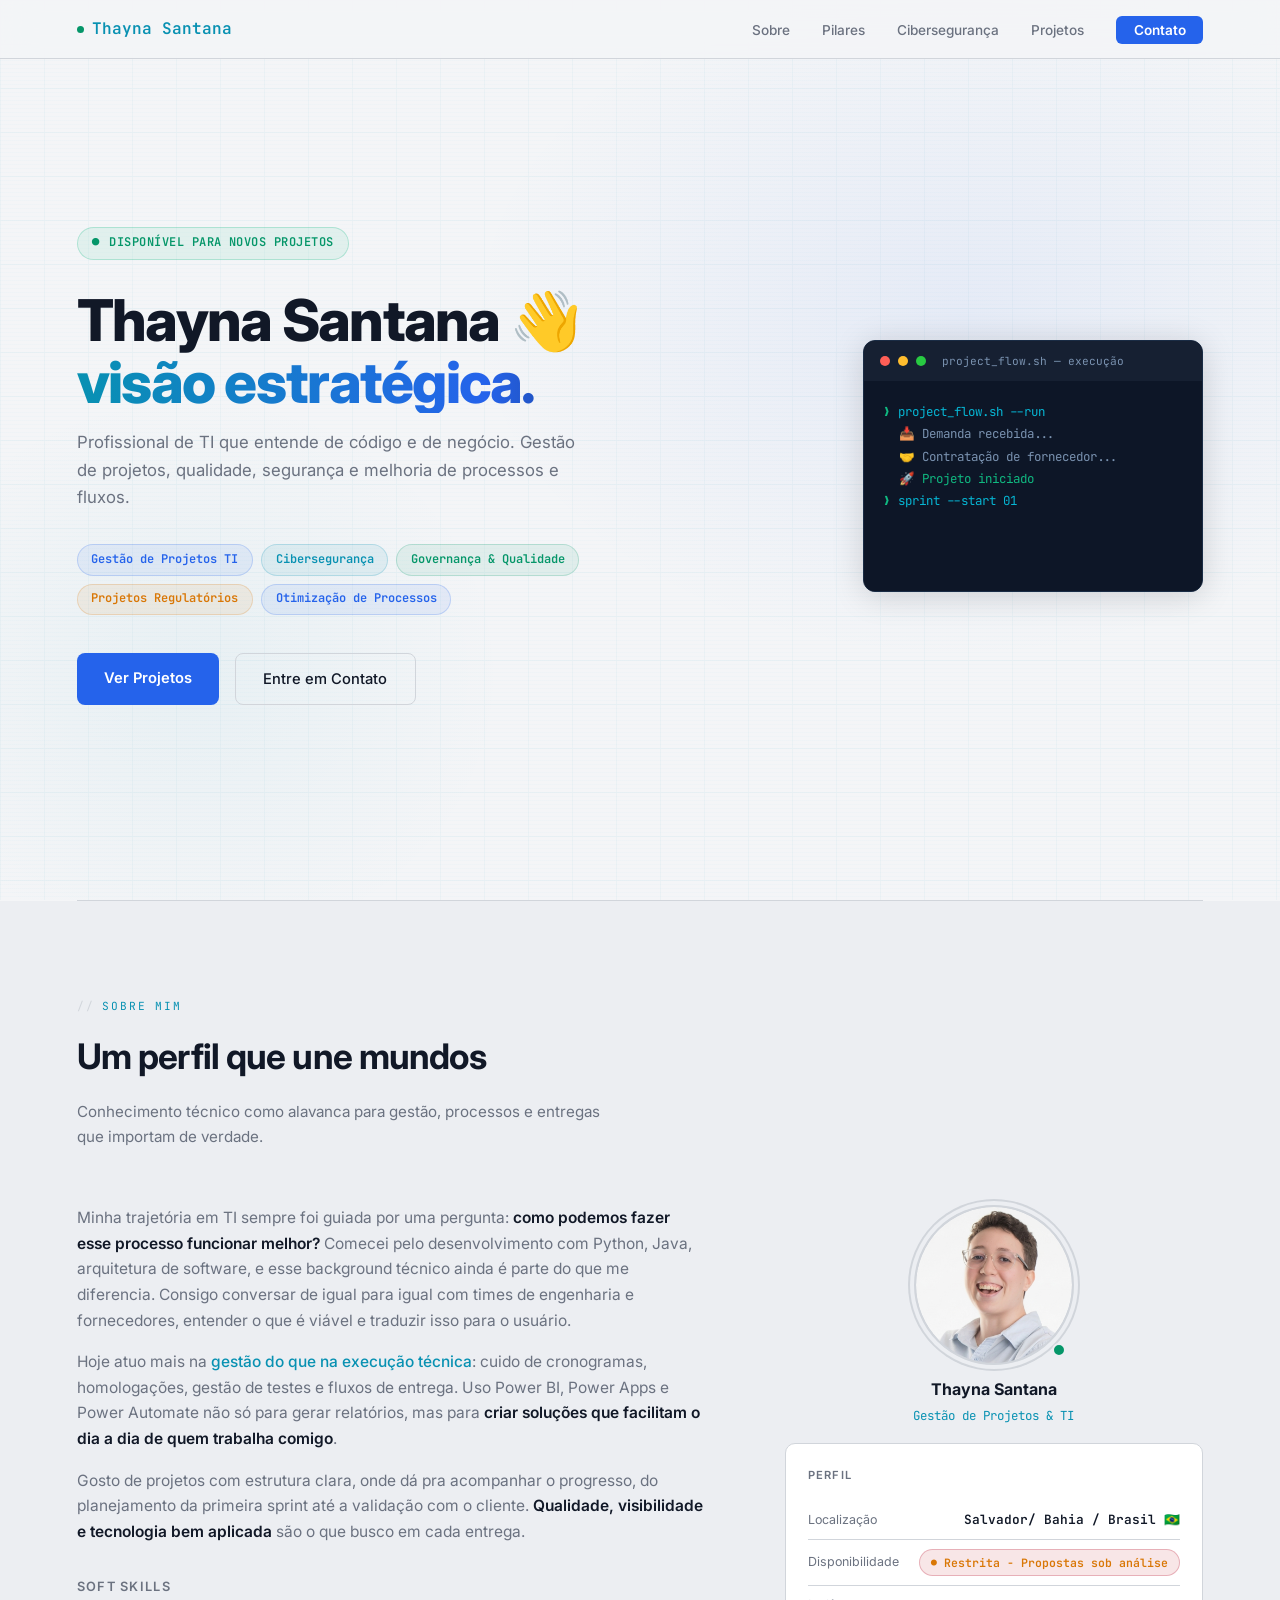
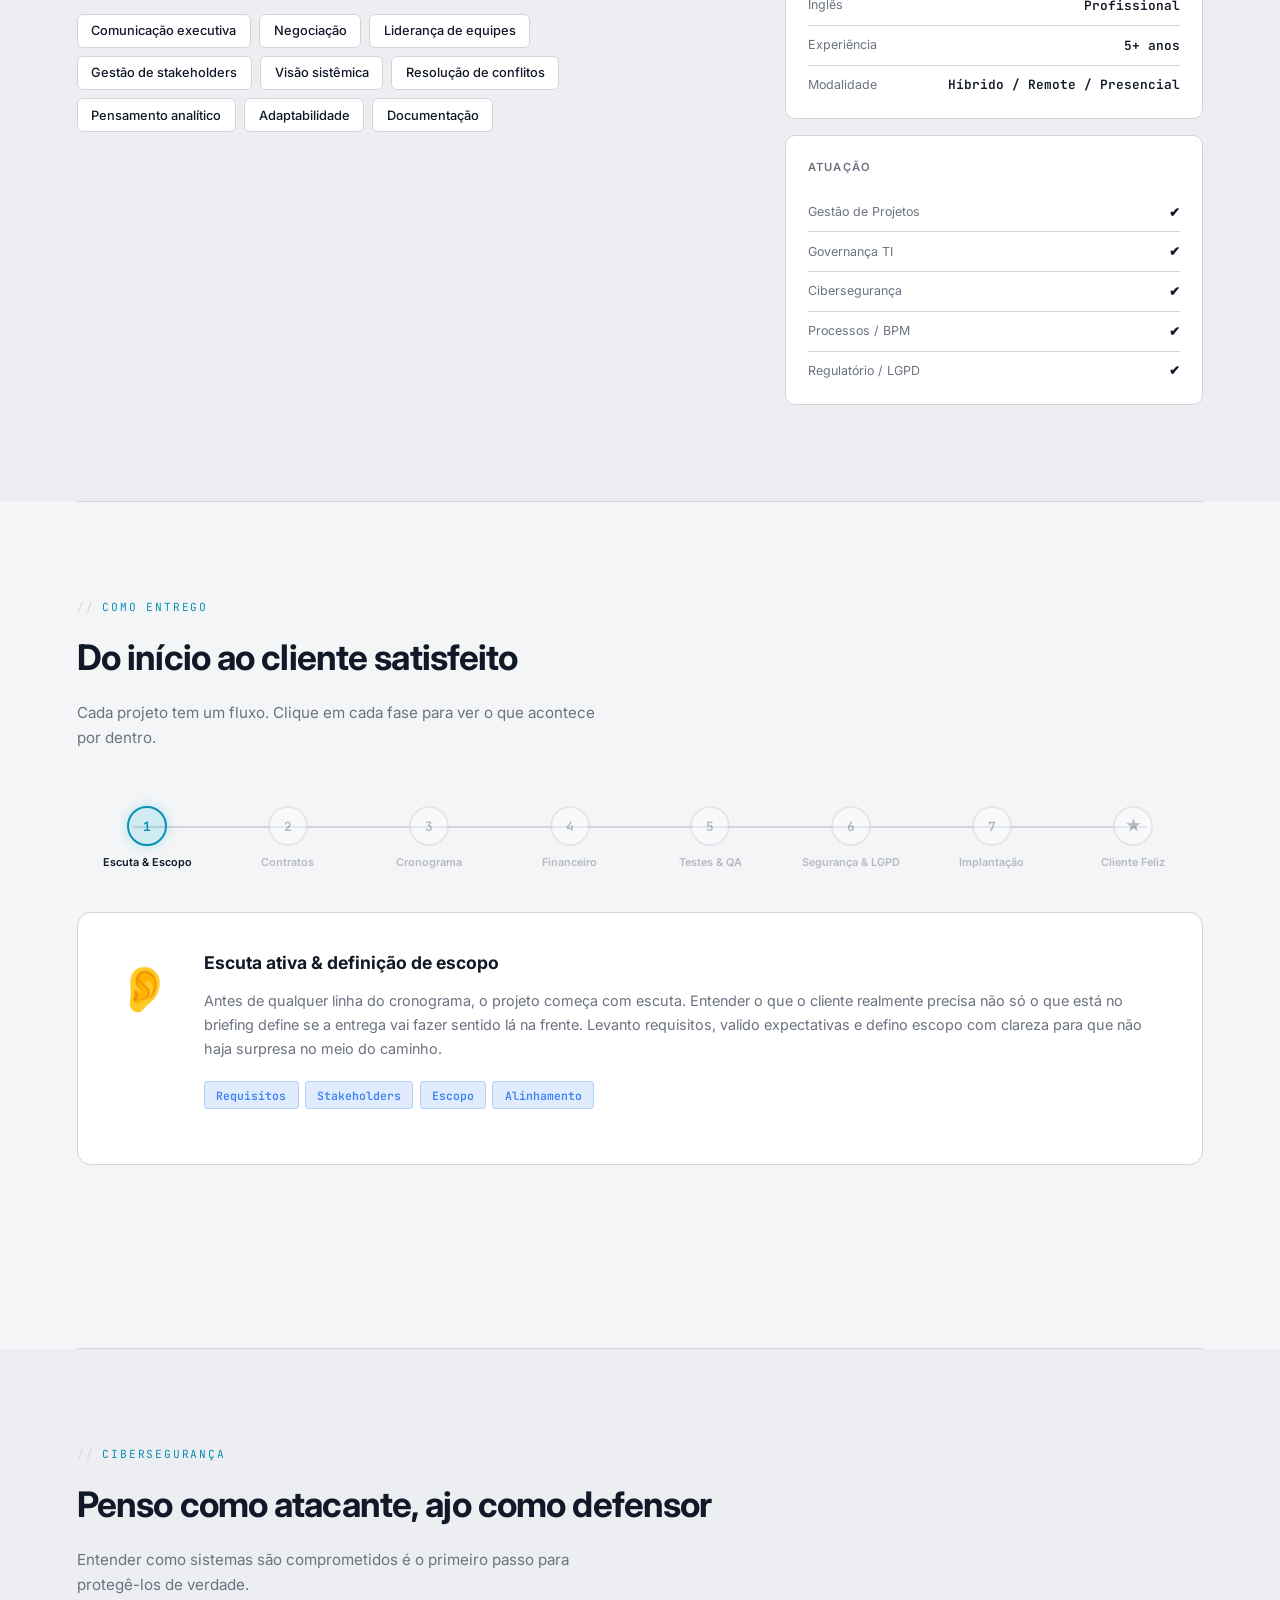
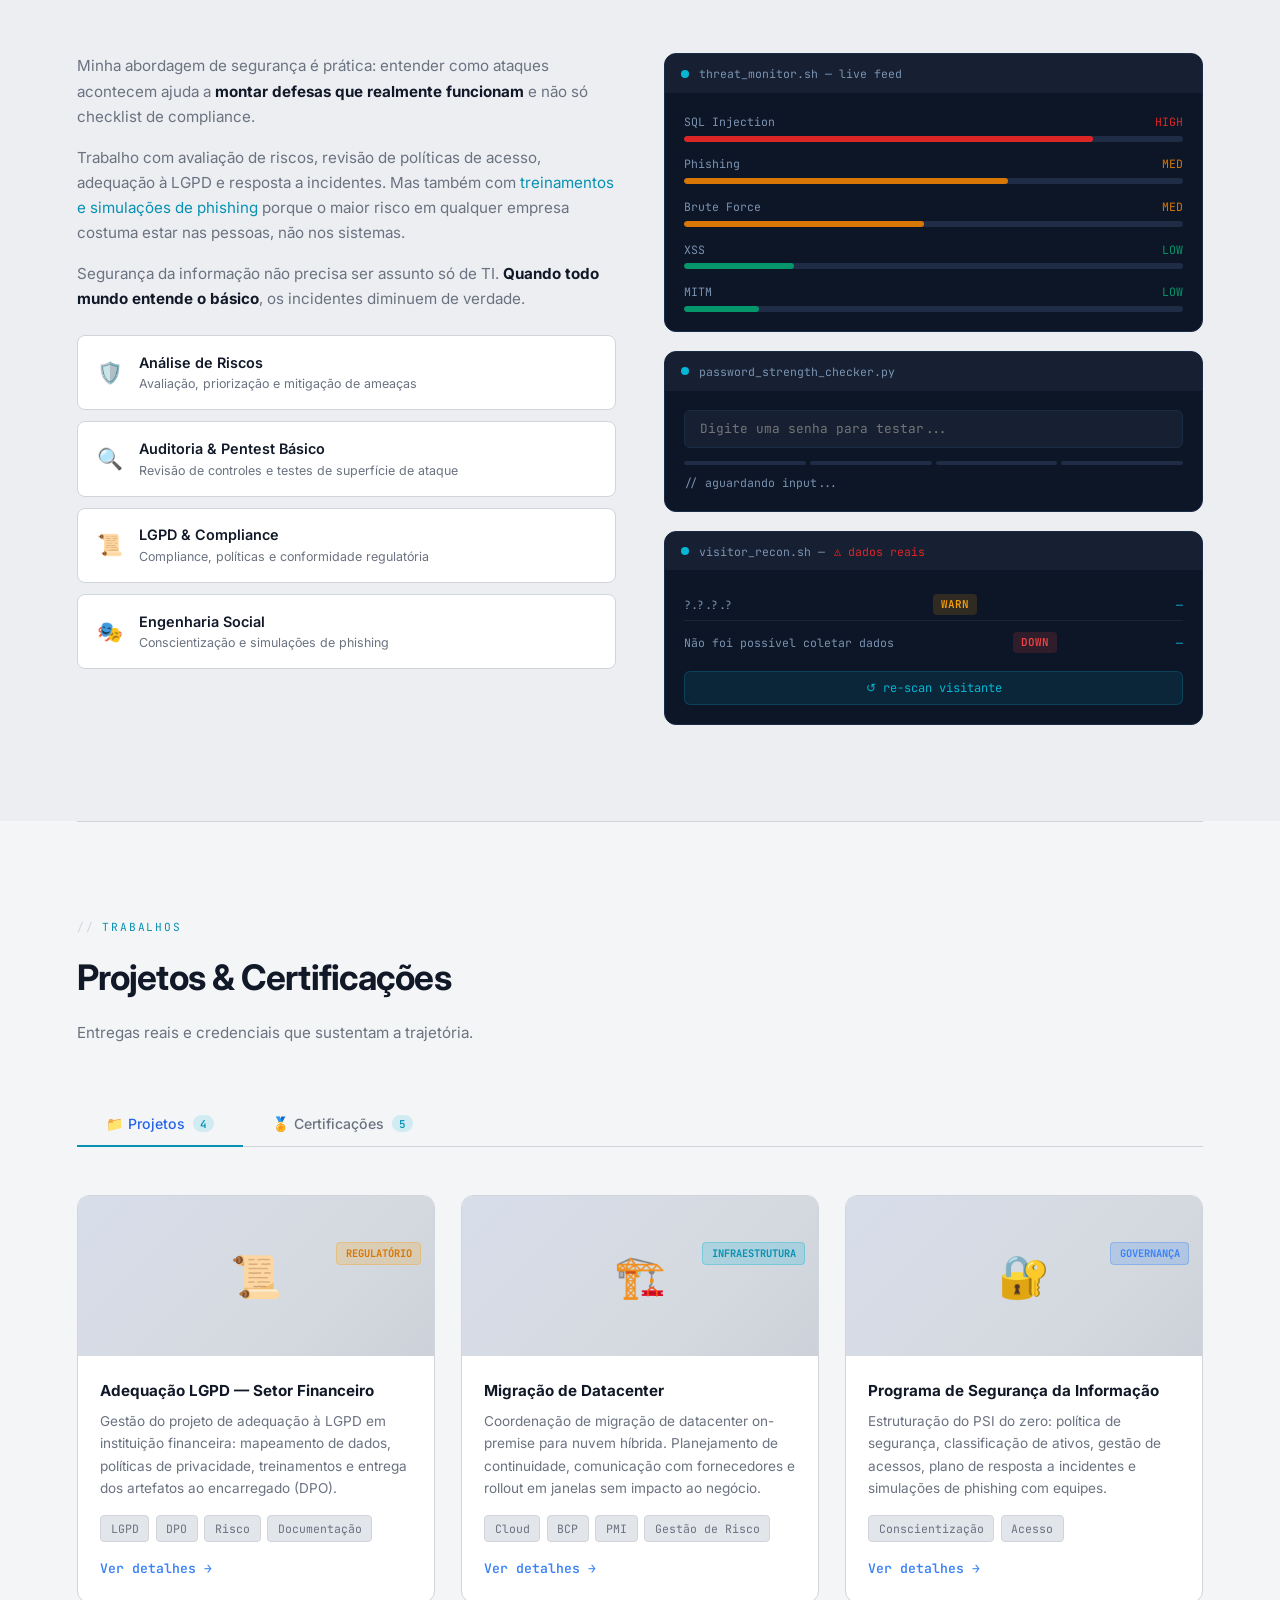
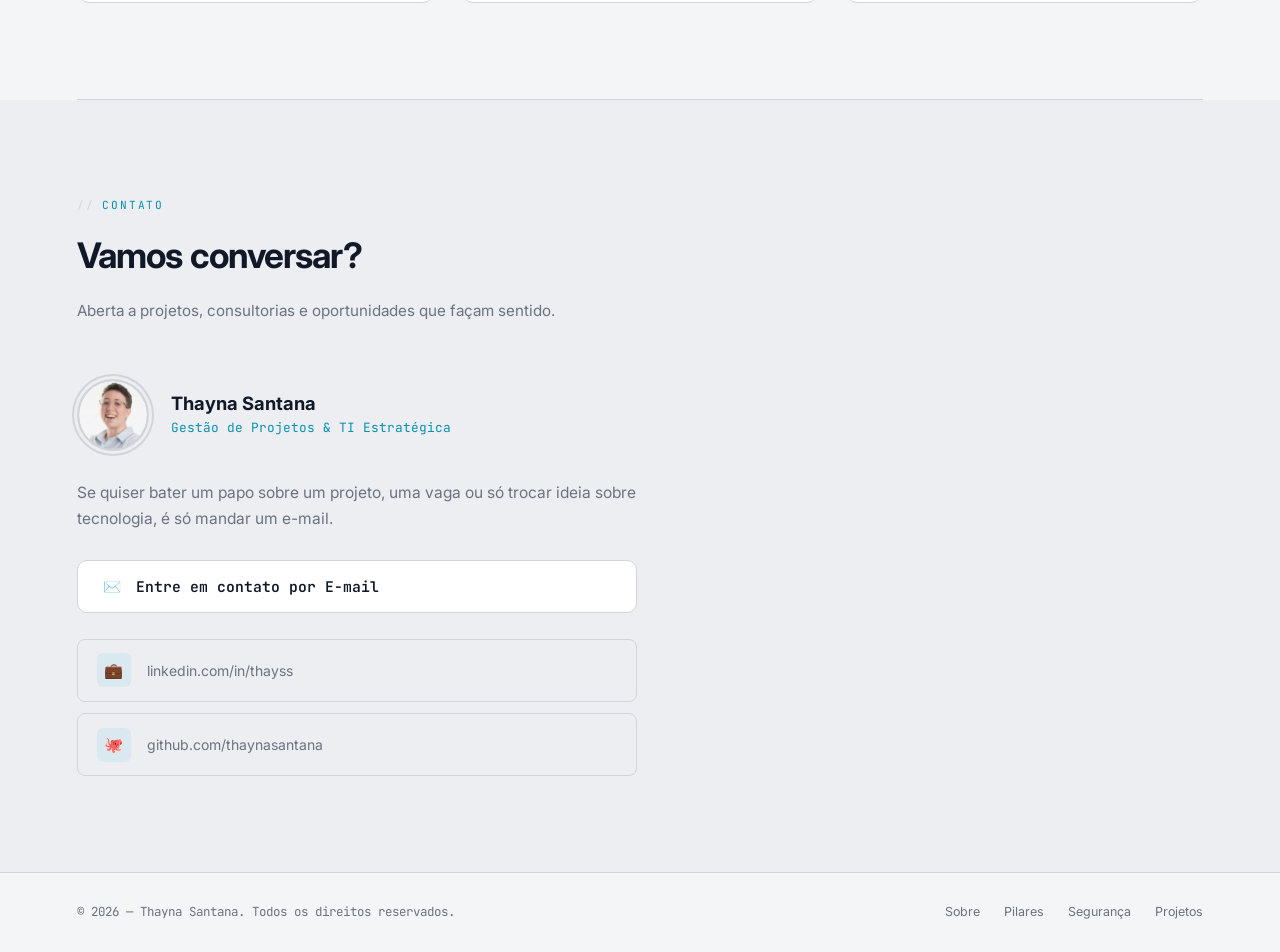
==== commit 89671eee: "Add files via upload" ====
--- a/index.html
+++ b/index.html
@@ -3,10 +3,11 @@
 <head>
   <meta charset="UTF-8"/>
   <meta name="viewport" content="width=device-width, initial-scale=1.0"/>
-  <title>Thayna Santana — TI Estratégica</title>
+  <title>Thayna-Portfolio</title>
   <link rel="preconnect" href="https://fonts.googleapis.com"/>
   <link href="https://fonts.googleapis.com/css2?family=Inter:wght@300;400;500;600;700;800&family=JetBrains+Mono:wght@400;600&display=swap" rel="stylesheet"/>
   <link rel="stylesheet" href="style.css">
+  <link rel="shortcut icon" href="https://cdn-icons-png.flaticon.com/512/8390/8390862.png" type="image/x-icon">
 </head>
 <body>
 
@@ -556,8 +557,8 @@
       <span id="copy-text">Entre em contato por E-mail</span>
     </button>
     <div class="contact-also">
-      <a href="https://linkedin.com" target="_blank" class="contact-link"><div class="contact-link-icon">💼</div>linkedin.com/in/seuperfil</a>
-      <a href="https://github.com" target="_blank" class="contact-link"><div class="contact-link-icon">🐙</div>github.com/seuperfil</a>
+      <a href="https://linkedin.com/in/thayss" target="_blank" class="contact-link"><div class="contact-link-icon">💼</div>linkedin.com/in/thayss</a>
+      <a href="https://github.com/thaynasantana" target="_blank" class="contact-link"><div class="contact-link-icon">🐙</div>github.com/thaynasantana</a>
     </div>
   </div>
 </section>
@@ -574,4 +575,4 @@
 </footer>
 <script src="script.js"></script>
 </body>
-</html>
+</html>
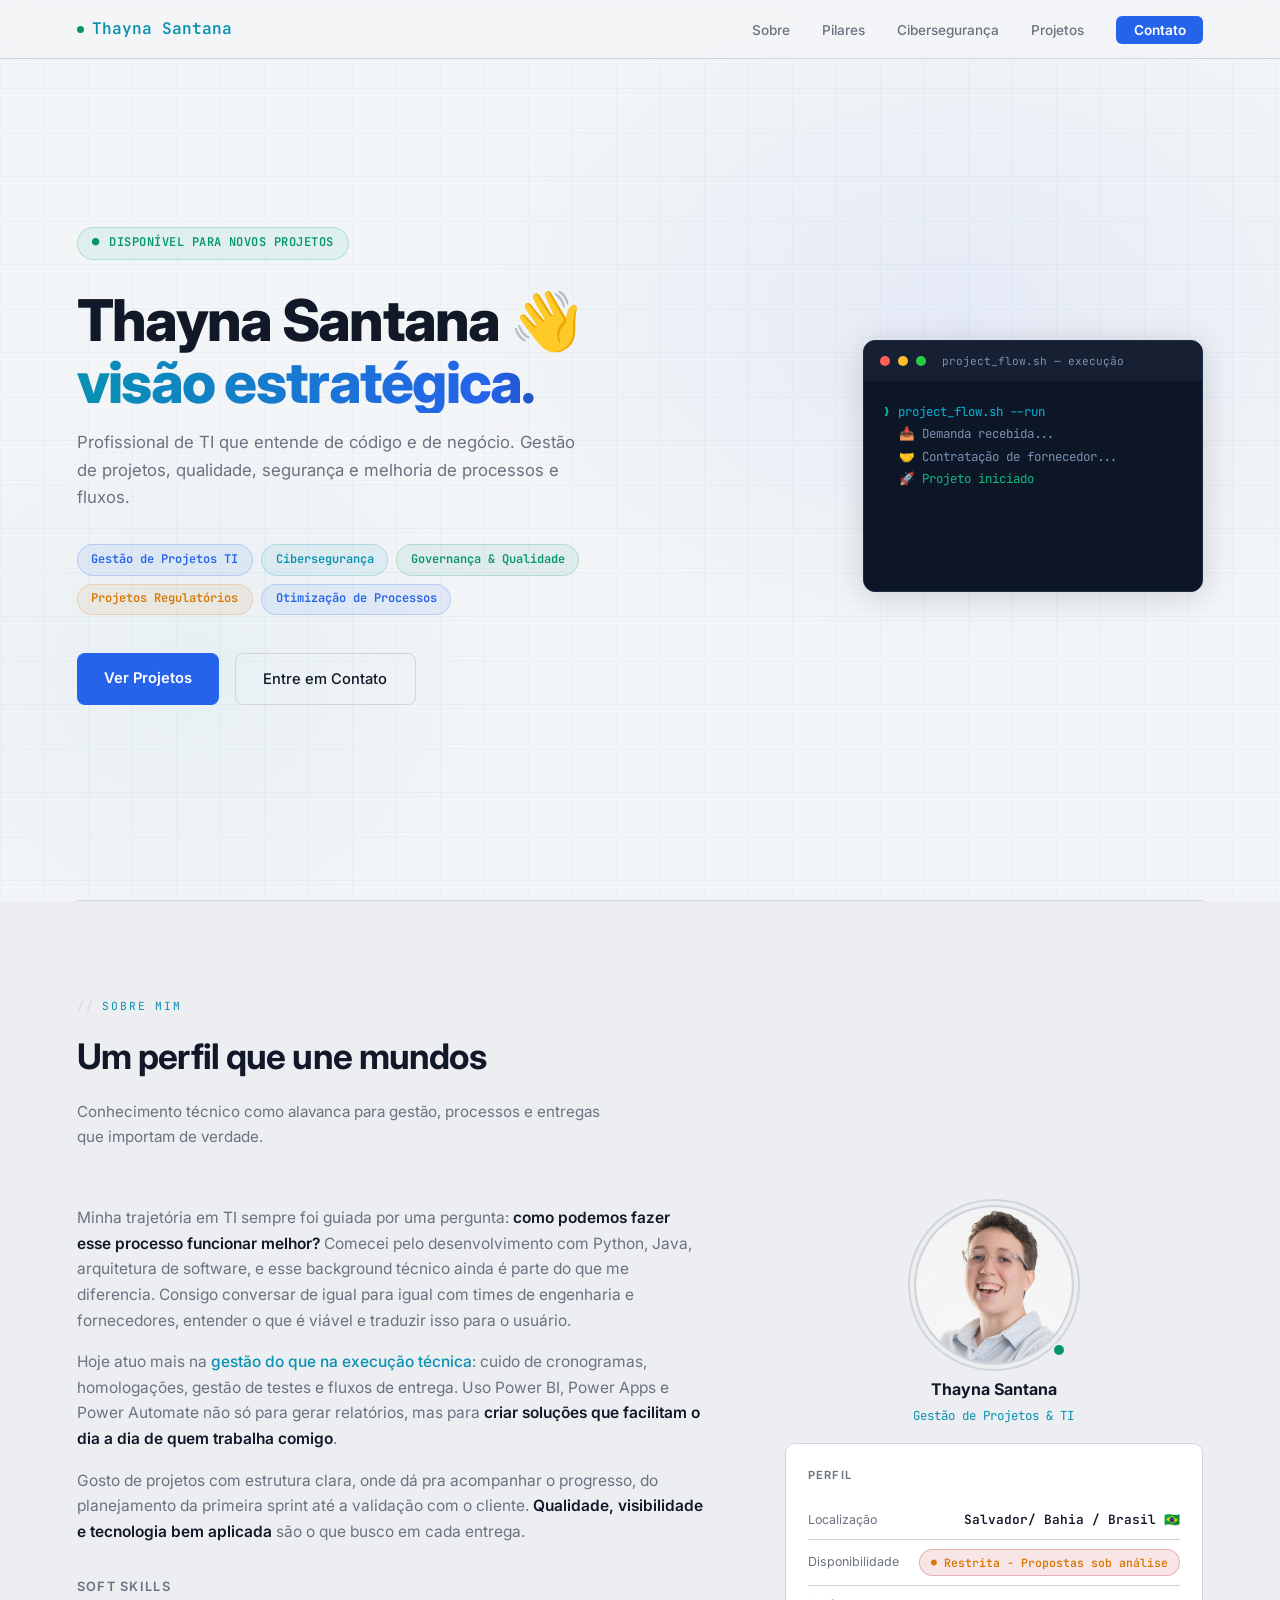
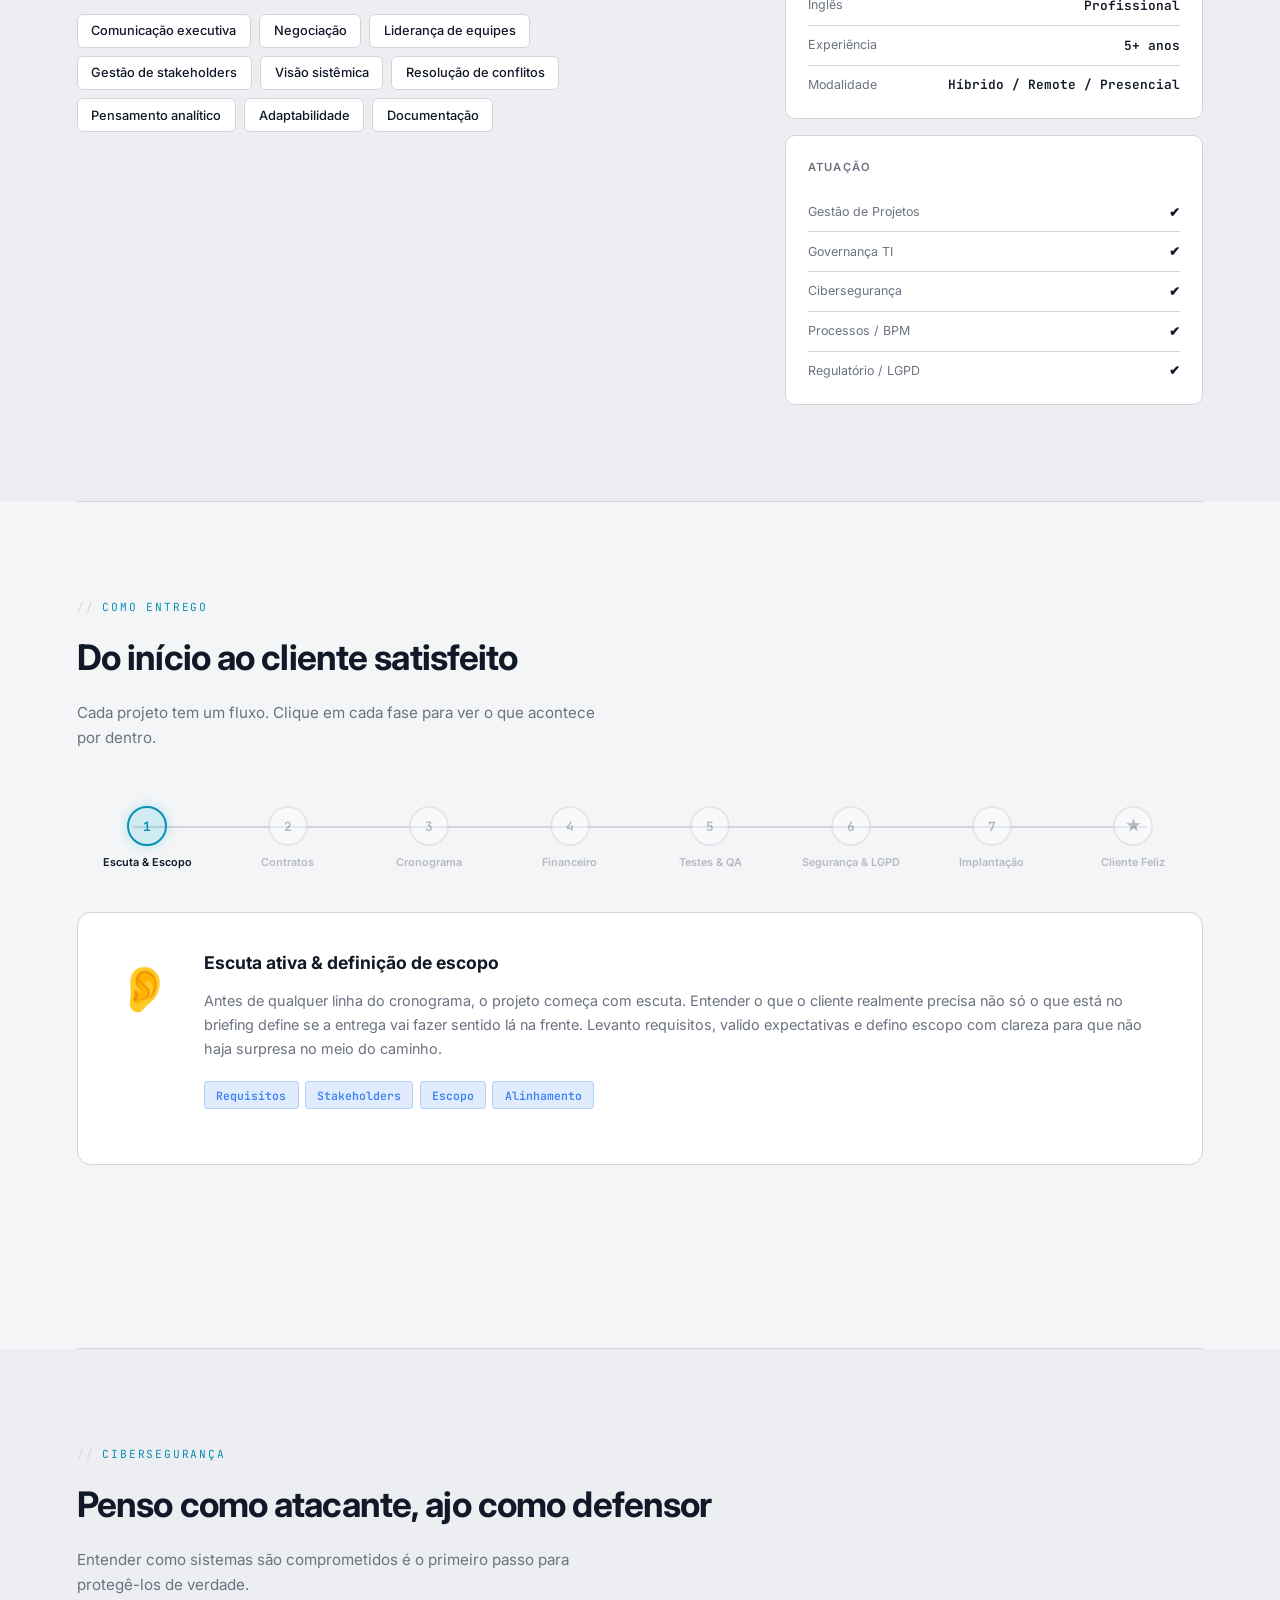
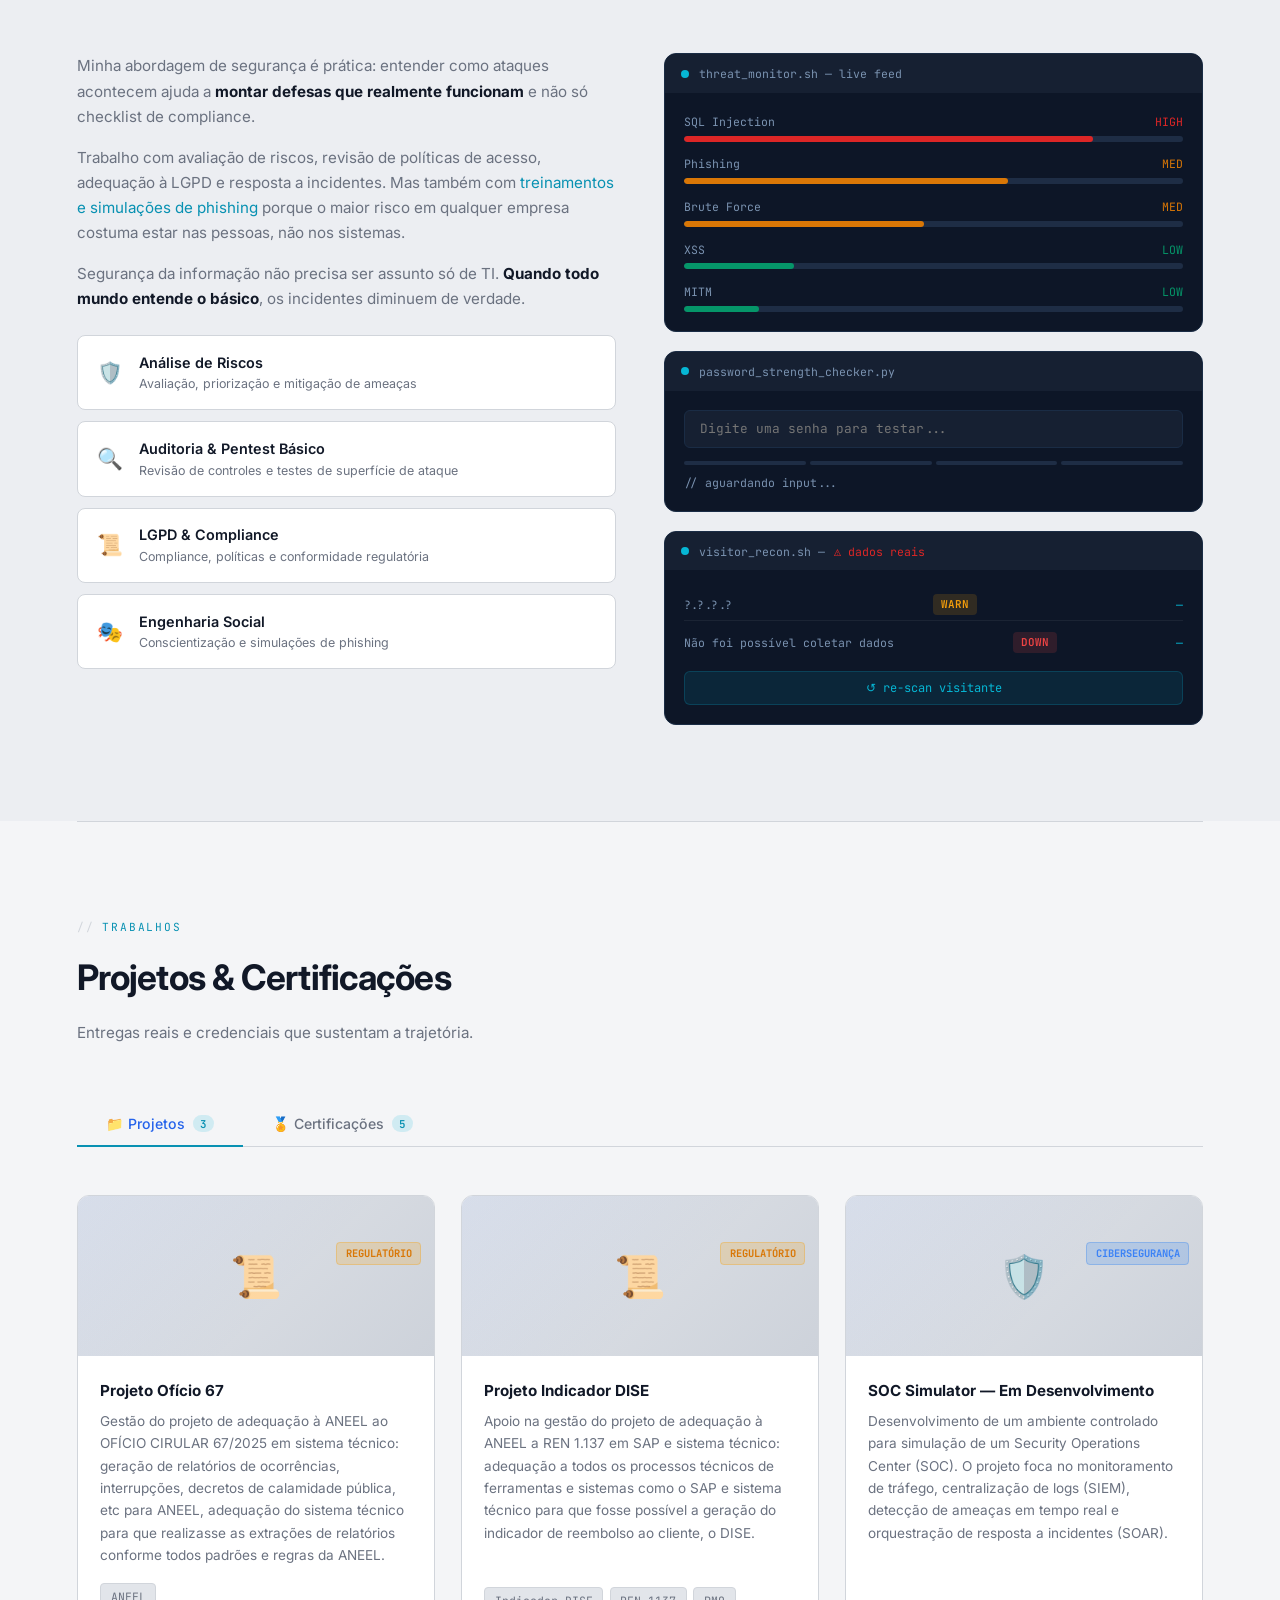
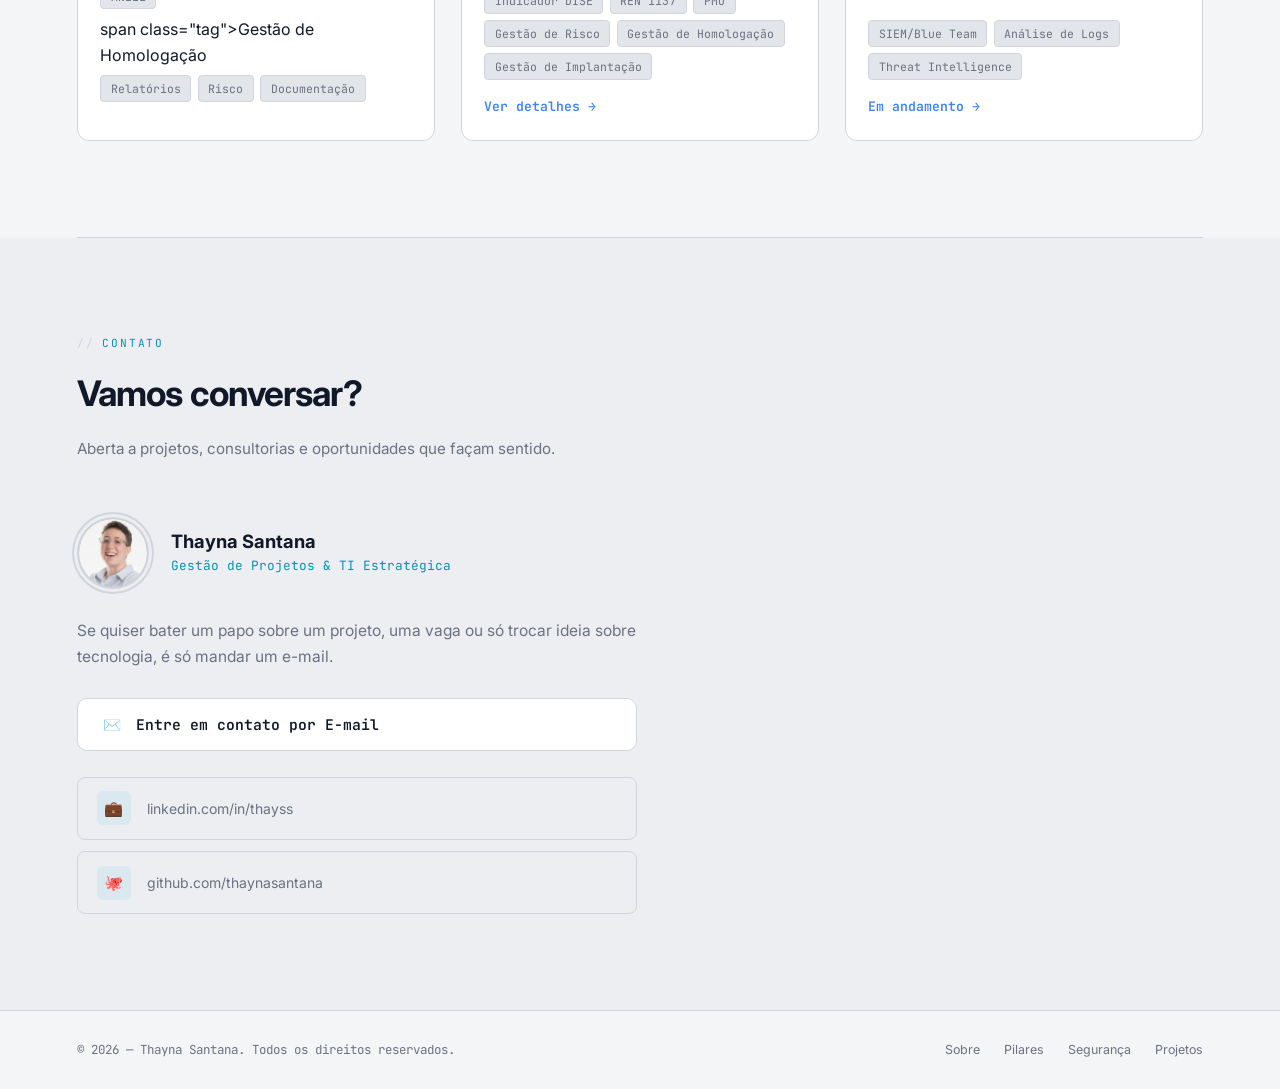
==== commit 10e453f1: "modificacoes no certificados e projetos" ====
--- a/index.html
+++ b/index.html
@@ -1,578 +1,714 @@
 <!DOCTYPE html>
 <html lang="pt-BR">
+
 <head>
-  <meta charset="UTF-8"/>
-  <meta name="viewport" content="width=device-width, initial-scale=1.0"/>
+  <meta charset="UTF-8" />
+  <meta name="viewport" content="width=device-width, initial-scale=1.0" />
   <title>Thayna-Portfolio</title>
-  <link rel="preconnect" href="https://fonts.googleapis.com"/>
-  <link href="https://fonts.googleapis.com/css2?family=Inter:wght@300;400;500;600;700;800&family=JetBrains+Mono:wght@400;600&display=swap" rel="stylesheet"/>
+  <link rel="preconnect" href="https://fonts.googleapis.com" />
+  <link
+    href="https://fonts.googleapis.com/css2?family=Inter:wght@300;400;500;600;700;800&family=JetBrains+Mono:wght@400;600&display=swap"
+    rel="stylesheet" />
   <link rel="stylesheet" href="style.css">
   <link rel="shortcut icon" href="https://cdn-icons-png.flaticon.com/512/8390/8390862.png" type="image/x-icon">
 </head>
+
 <body>
 
-<!-- NAV -->
-<nav>
-  <div class="nav-logo">
-    <div class="nav-logo-dot"></div>
-    Thayna Santana
-  </div>
-  <ul class="nav-links">
-    <li><a href="#sobre">Sobre</a></li>
-    <li><a href="#pilares">Pilares</a></li>
-    <li><a href="#cyber">Cibersegurança</a></li>
-    <li><a href="#trabalhos">Projetos</a></li>
-    <li><a href="#contato" class="nav-cta">Contato</a></li>
-  </ul>
-</nav>
-
-<!-- HERO -->
-<section id="hero">
-  <div class="hero-scanlines"></div>
-  <div class="hero-glow"></div>
-  <div class="hero-grid"></div>
-  <div class="hero-inner">
-    <div class="hero-content">
-      <div class="hero-status">DISPONÍVEL PARA NOVOS PROJETOS</div>
-      <h1 class="hero-title">
-        <span class="line1">Thayna Santana 👋</span>
-        <span class="line2">visão estratégica.</span>
-      </h1>
-      <p class="hero-sub">
-        Profissional de TI que entende de código e de negócio. Gestão de projetos, qualidade, segurança e melhoria de processos e fluxos.
+  <!-- NAV -->
+  <nav>
+    <div class="nav-logo">
+      <div class="nav-logo-dot"></div>
+      Thayna Santana
+    </div>
+    <ul class="nav-links">
+      <li><a href="#sobre">Sobre</a></li>
+      <li><a href="#pilares">Pilares</a></li>
+      <li><a href="#cyber">Cibersegurança</a></li>
+      <li><a href="#trabalhos">Projetos</a></li>
+      <li><a href="#contato" class="nav-cta">Contato</a></li>
+    </ul>
+  </nav>
+
+  <!-- HERO -->
+  <section id="hero">
+    <div class="hero-scanlines"></div>
+    <div class="hero-glow"></div>
+    <div class="hero-grid"></div>
+    <div class="hero-inner">
+      <div class="hero-content">
+        <div class="hero-status">DISPONÍVEL PARA NOVOS PROJETOS</div>
+        <h1 class="hero-title">
+          <span class="line1">Thayna Santana 👋</span>
+          <span class="line2">visão estratégica.</span>
+        </h1>
+        <p class="hero-sub">
+          Profissional de TI que entende de código e de negócio. Gestão de projetos, qualidade, segurança e melhoria de
+          processos e fluxos.
+        </p>
+        <div class="hero-pills">
+          <span class="pill">Gestão de Projetos TI</span>
+          <span class="pill cyan">Cibersegurança</span>
+          <span class="pill green">Governança & Qualidade</span>
+          <span class="pill amber">Projetos Regulatórios</span>
+          <span class="pill">Otimização de Processos</span>
+        </div>
+        <div class="hero-actions">
+          <a href="#trabalhos" class="btn-primary" onclick="openTab('projetos-tab')">Ver Projetos</a>
+          <a href="#contato" class="btn-outline">Entre em Contato</a>
+        </div>
+      </div>
+
+      <!-- Terminal Widget -->
+      <div class="hero-terminal-widget">
+        <div class="term-bar">
+          <div class="term-dot r"></div>
+          <div class="term-dot y"></div>
+          <div class="term-dot g"></div>
+          <span class="term-title">project_flow.sh — execução</span>
+        </div>
+        <div class="term-body" id="terminal-body">
+          <!-- filled by JS -->
+        </div>
+      </div>
+    </div>
+  </section>
+
+  <div class="divider"></div>
+
+  <!-- SOBRE -->
+  <section id="sobre">
+    <div class="section-header reveal">
+      <div class="section-label">Sobre mim</div>
+      <h2 class="section-title">Um perfil que une mundos</h2>
+      <p class="section-desc">Conhecimento técnico como alavanca para gestão, processos e entregas que importam de
+        verdade.</p>
+    </div>
+    <div class="sobre-grid">
+      <div class="sobre-text reveal">
+        <p>Minha trajetória em TI sempre foi guiada por uma pergunta: <strong>como podemos fazer esse processo funcionar
+            melhor?</strong> Comecei pelo desenvolvimento com Python, Java, arquitetura de software, e esse background
+          técnico ainda é parte do que me diferencia. Consigo conversar de igual para igual com times de engenharia e
+          fornecedores, entender o que é viável e traduzir isso para o usuário.</p>
+        <p>Hoje atuo mais na <em>gestão do que na execução técnica</em>: cuido de cronogramas, homologações, gestão de
+          testes e fluxos de entrega. Uso Power BI, Power Apps e Power Automate não só para gerar relatórios, mas para
+          <strong>criar soluções que facilitam o dia a dia de quem trabalha comigo</strong>.</p>
+        <p>Gosto de projetos com estrutura clara, onde dá pra acompanhar o progresso, do planejamento da primeira sprint
+          até a validação com o cliente. <strong>Qualidade, visibilidade e tecnologia bem aplicada</strong> são o que
+          busco em cada entrega.</p>
+        <div class="soft-skills">
+          <div class="soft-skills-title">Soft skills</div>
+          <div class="soft-tags">
+            <span class="soft-tag">Comunicação executiva</span>
+            <span class="soft-tag">Negociação</span>
+            <span class="soft-tag">Liderança de equipes</span>
+            <span class="soft-tag">Gestão de stakeholders</span>
+            <span class="soft-tag">Visão sistêmica</span>
+            <span class="soft-tag">Resolução de conflitos</span>
+            <span class="soft-tag">Pensamento analítico</span>
+            <span class="soft-tag">Adaptabilidade</span>
+            <span class="soft-tag">Documentação</span>
+          </div>
+        </div>
+      </div>
+      <div class="sobre-sidebar">
+        <!-- FOTO -->
+        <div style="display:flex;flex-direction:column;align-items:center;gap:.7rem;" class="reveal">
+          <div class="photo-wrap">
+            <div class="photo-ring" id="photo-ring-sobre">
+              <img src="foto.png" alt="Thayna Santana"
+                onerror="this.style.display='none';document.getElementById('ph-sobre').style.display='flex'" />
+              <div class="photo-placeholder" id="ph-sobre" style="display:none">
+                <span>🪪</span>
+                <span>foto.png<br>não encontrada</span>
+              </div>
+            </div>
+            <div class="photo-online-dot"></div>
+          </div>
+          <div style="text-align:center;">
+            <div style="font-weight:700;font-size:1rem;">Thayna Santana</div>
+            <div style="color:var(--cyan);font-size:.78rem;font-family:var(--mono);margin-top:.2rem;">Gestão de Projetos
+              & TI</div>
+          </div>
+        </div>
+        <div class="info-card reveal">
+          <div class="info-card-title">Perfil</div>
+          <div class="info-row"><span class="info-key">Localização</span><span class="info-val">Salvador/ Bahia / Brasil
+              🇧🇷</span></div>
+          <div class="info-row"><span class="info-key">Disponibilidade</span><span class="status-badge">Restrita -
+              Propostas sob análise</span></div>
+          <div class="info-row"><span class="info-key">Inglês</span><span class="info-val">Profissional</span></div>
+          <div class="info-row"><span class="info-key">Experiência</span><span class="info-val">5+ anos</span></div>
+          <div class="info-row"><span class="info-key">Modalidade</span><span class="info-val">Híbrido / Remote /
+              Presencial</span></div>
+        </div>
+        <div class="info-card reveal">
+          <div class="info-card-title">Atuação</div>
+          <div class="info-row"><span class="info-key">Gestão de Projetos</span><span class="info-val">✔</span></div>
+          <div class="info-row"><span class="info-key">Governança TI</span><span class="info-val">✔</span></div>
+          <div class="info-row"><span class="info-key">Cibersegurança</span><span class="info-val">✔</span></div>
+          <div class="info-row"><span class="info-key">Processos / BPM</span><span class="info-val">✔</span></div>
+          <div class="info-row"><span class="info-key">Regulatório / LGPD</span><span class="info-val">✔</span></div>
+        </div>
+      </div>
+    </div>
+  </section>
+
+  <div class="divider"></div>
+
+  <!-- FLUXO DE ENTREGA -->
+  <section id="pilares">
+    <div class="section-header reveal">
+      <div class="section-label">Como entrego</div>
+      <h2 class="section-title">Do início ao cliente satisfeito</h2>
+      <p class="section-desc">Cada projeto tem um fluxo. Clique em cada fase para ver o que acontece por dentro.</p>
+    </div>
+
+    <!-- FLOW STEPS -->
+    <div class="flow-wrapper reveal">
+
+      <!-- linha conectora -->
+      <div class="flow-track"></div>
+
+      <div class="flow-steps" id="flow-steps">
+
+        <!-- 1 -->
+        <div class="flow-step active" data-step="0">
+          <div class="flow-dot"><span>1</span></div>
+          <div class="flow-label">Escuta & Escopo</div>
+        </div>
+        <!-- 2 -->
+        <div class="flow-step" data-step="1">
+          <div class="flow-dot"><span>2</span></div>
+          <div class="flow-label">Contratos</div>
+        </div>
+        <!-- 3 -->
+        <div class="flow-step" data-step="2">
+          <div class="flow-dot"><span>3</span></div>
+          <div class="flow-label">Cronograma</div>
+        </div>
+        <!-- 4 -->
+        <div class="flow-step" data-step="3">
+          <div class="flow-dot"><span>4</span></div>
+          <div class="flow-label">Financeiro</div>
+        </div>
+        <!-- 5 -->
+        <div class="flow-step" data-step="4">
+          <div class="flow-dot"><span>5</span></div>
+          <div class="flow-label">Testes & QA</div>
+        </div>
+        <!-- 6 -->
+        <div class="flow-step" data-step="5">
+          <div class="flow-dot"><span>6</span></div>
+          <div class="flow-label">Segurança & LGPD</div>
+        </div>
+        <!-- 7 -->
+        <div class="flow-step" data-step="6">
+          <div class="flow-dot"><span>7</span></div>
+          <div class="flow-label">Implantação</div>
+        </div>
+        <!-- 8 -->
+        <div class="flow-step" data-step="7">
+          <div class="flow-dot star"><span>★</span></div>
+          <div class="flow-label">Cliente Feliz</div>
+        </div>
+
+      </div>
+
+      <!-- DETAIL PANEL -->
+      <div class="flow-panel-wrap">
+
+        <!-- Painel 0: Escuta & Escopo -->
+        <div class="flow-panel active" id="fp-0">
+          <div class="fp-icon">👂</div>
+          <div class="fp-content">
+            <div class="fp-title">Escuta ativa & definição de escopo</div>
+            <div class="fp-desc">Antes de qualquer linha do cronograma, o projeto começa com escuta. Entender o que o
+              cliente realmente precisa não só o que está no briefing define se a entrega vai fazer sentido lá na
+              frente. Levanto requisitos, valido expectativas e defino escopo com clareza para que não haja surpresa no
+              meio do caminho.</div>
+            <div class="fp-tags"><span class="fptag blue">Requisitos</span><span
+                class="fptag blue">Stakeholders</span><span class="fptag blue">Escopo</span><span
+                class="fptag blue">Alinhamento</span></div>
+          </div>
+        </div>
+
+        <!-- Painel 1: Contratos -->
+        <div class="flow-panel" id="fp-1">
+          <div class="fp-icon">📄</div>
+          <div class="fp-content">
+            <div class="fp-title">Gestão de contratos & fornecedores</div>
+            <div class="fp-desc">Cuido do ciclo completo de contratos: negociação com fornecedores, SLAs, prazos e
+              obrigações. Garanto que o que foi acordado está documentado e acompanho de perto se está sendo cumprido.
+              Quando algo muda (e muda sempre), processo o aditivo sem perder o controle do projeto.</div>
+            <div class="fp-tags"><span class="fptag amber">SLA</span><span class="fptag amber">Fornecedores</span><span
+                class="fptag amber">Negociação</span><span class="fptag amber">Aditivos</span></div>
+          </div>
+        </div>
+
+        <!-- Painel 2: Cronograma INTERATIVO -->
+        <div class="flow-panel" id="fp-2">
+          <div class="fp-icon">📅</div>
+          <div class="fp-content">
+            <div class="fp-title">Gestão de cronograma</div>
+            <div class="fp-desc">Cronograma não é só uma tabela bonita é o mapa do projeto. Acompanho desvios, antecipo
+              gargalos e ajusto sem perder o prazo final de vista. Abaixo um cronograma simulado: <strong>arraste as
+                datas</strong> e veja o impacto.</div>
+            <div class="gantt-widget">
+              <div class="gantt-header">
+                <span class="gantt-h-label">Fase</span>
+                <div class="gantt-h-weeks" id="gantt-weeks"></div>
+              </div>
+              <div class="gantt-rows" id="gantt-rows"></div>
+              <div class="gantt-hint">💡 Passe o mouse sobre as barras ou arraste para simular mudanças</div>
+            </div>
+          </div>
+        </div>
+
+        <!-- Painel 3: Financeiro -->
+        <div class="flow-panel" id="fp-3">
+          <div class="fp-icon">💰</div>
+          <div class="fp-content">
+            <div class="fp-title">Gestão financeira do projeto</div>
+            <div class="fp-desc">Orçamento aprovado não é garantia de orçamento cumprido. Faço o acompanhamento de
+              custos por fase, controlo o consumo de horas e recursos, e gero visibilidade para a gestão tomar decisões
+              com dados. Quando o projeto está no vermelho, prefiro falar antes que o problema apareça na fatura.</div>
+            <div class="fp-tags"><span class="fptag green">Budget</span><span class="fptag green">Custos</span><span
+                class="fptag green">Relatórios</span><span class="fptag green">Previsão</span></div>
+            <div class="budget-bars">
+              <div class="bbar-row"><span class="bbar-label">Infraestrutura</span>
+                <div class="bbar-track">
+                  <div class="bbar-fill" style="width:72%;background:var(--green)"></div>
+                </div><span class="bbar-pct">72%</span>
+              </div>
+              <div class="bbar-row"><span class="bbar-label">Licenças</span>
+                <div class="bbar-track">
+                  <div class="bbar-fill" style="width:58%;background:var(--blue)"></div>
+                </div><span class="bbar-pct">58%</span>
+              </div>
+              <div class="bbar-row"><span class="bbar-label">Equipe</span>
+                <div class="bbar-track">
+                  <div class="bbar-fill" style="width:88%;background:var(--amber)"></div>
+                </div><span class="bbar-pct">88%</span>
+              </div>
+              <div class="bbar-row"><span class="bbar-label">Contingência</span>
+                <div class="bbar-track">
+                  <div class="bbar-fill" style="width:30%;background:var(--cyan)"></div>
+                </div><span class="bbar-pct">30%</span>
+              </div>
+            </div>
+          </div>
+        </div>
+
+        <!-- Painel 4: Testes -->
+        <div class="flow-panel" id="fp-4">
+          <div class="fp-icon">🧪</div>
+          <div class="fp-content">
+            <div class="fp-title">Gestão de testes & qualidade</div>
+            <div class="fp-desc">Homologação não é a última etapa é o momento de provar que o que foi desenvolvido
+              funciona de verdade. Estruturo planos de teste, acompanho a execução, registro evidências e valido junto
+              ao cliente antes de qualquer go-live. Qualidade não é auditada no final; é construída durante todo o
+              projeto.</div>
+            <div class="fp-tags"><span class="fptag cyan">Plano de Testes</span><span
+                class="fptag cyan">Homologação</span><span class="fptag cyan">Evidências</span><span
+                class="fptag cyan">UAT</span></div>
+            <div class="test-checklist">
+              <div class="tcheck done">✓ Casos de teste definidos</div>
+              <div class="tcheck done">✓ Ambiente de homologação configurado</div>
+              <div class="tcheck done">✓ Testes executados e evidenciados</div>
+              <div class="tcheck done">✓ Aprovação formal do cliente</div>
+              <div class="tcheck pending">◷ Regressão pós-implantação</div>
+            </div>
+          </div>
+        </div>
+
+        <!-- Painel 5: Segurança & LGPD -->
+        <div class="flow-panel" id="fp-5">
+          <div class="fp-icon">🔐</div>
+          <div class="fp-content">
+            <div class="fp-title">Segurança, LGPD & Compliance</div>
+            <div class="fp-desc">Conformidade não é burocracia é proteção para o projeto e para o cliente. Garanto que
+              as entregas passam pelos critérios de segurança da informação, privacidade de dados (LGPD) e conformidade
+              regulatória exigidos. Isso entra no projeto desde o planejamento, não só na auditoria final.</div>
+            <div class="fp-tags"><span class="fptag red">LGPD</span><span class="fptag red">ISO 27001</span><span
+                class="fptag red">Compliance</span><span class="fptag red">Risco</span></div>
+            <div class="compliance-checks">
+              <div class="comp-item"><span class="comp-ico ok">✓</span><span>Mapeamento de dados pessoais</span></div>
+              <div class="comp-item"><span class="comp-ico ok">✓</span><span>Análise de risco de segurança</span></div>
+              <div class="comp-item"><span class="comp-ico ok">✓</span><span>Políticas de acesso e controle</span></div>
+              <div class="comp-item"><span class="comp-ico ok">✓</span><span>Conformidade regulatória validada</span>
+              </div>
+            </div>
+          </div>
+        </div>
+
+        <!-- Painel 6: Implantação -->
+        <div class="flow-panel" id="fp-6">
+          <div class="fp-icon">🚀</div>
+          <div class="fp-content">
+            <div class="fp-title">Gestão de implantação & cutover</div>
+            <div class="fp-desc">O go-live é o momento mais crítico. Planejo o cutover com antecedência: janela de
+              implantação, plano de rollback, comunicação com todas as partes e acompanhamento em tempo real. O objetivo
+              é sempre implantar sem impacto para o usuário final e com evidência de que tudo funcionou.</div>
+            <div class="fp-tags"><span class="fptag amber">Cutover</span><span class="fptag amber">Rollback</span><span
+                class="fptag amber">Go-Live</span><span class="fptag amber">Monitoramento</span></div>
+            <div class="deploy-steps">
+              <div class="ds-step done"><span class="ds-n">01</span><span>Plano de cutover aprovado</span></div>
+              <div class="ds-step done"><span class="ds-n">02</span><span>Comunicação enviada aos times</span></div>
+              <div class="ds-step done"><span class="ds-n">03</span><span>Janela de implantação executada</span></div>
+              <div class="ds-step done"><span class="ds-n">04</span><span>Validação pós-implantação</span></div>
+              <div class="ds-step done"><span class="ds-n">05</span><span>Projeto entregue com qualidade ✓</span></div>
+            </div>
+          </div>
+        </div>
+
+        <!-- Painel 7: Cliente Feliz -->
+        <div class="flow-panel" id="fp-7">
+          <div class="fp-icon">⭐</div>
+          <div class="fp-content">
+            <div class="fp-title">Satisfação & experiência do cliente</div>
+            <div class="fp-desc">O projeto não termina na implantação termina quando o cliente confirma que o que foi
+              entregue resolve o problema que ele tinha lá no começo. Por isso a escuta ativa nunca para: começa no
+              levantamento de requisitos e segue até o encerramento formal. Um cliente satisfeito é a melhor métrica de
+              sucesso.</div>
+            <div class="fp-tags"><span class="fptag green">NPS</span><span class="fptag green">Experiência</span><span
+                class="fptag green">Escuta Ativa</span><span class="fptag green">Encerramento</span></div>
+            <div class="stars-row">
+              <span class="big-star">⭐</span><span class="big-star">⭐</span><span class="big-star">⭐</span><span
+                class="big-star">⭐</span><span class="big-star">⭐</span>
+              <span class="star-label">Cliente satisfeito. Projeto encerrado.</span>
+            </div>
+          </div>
+        </div>
+
+      </div><!-- end flow-panel-wrap -->
+    </div><!-- end flow-wrapper -->
+  </section>
+
+  <div class="divider"></div>
+
+  <!-- CIBERSEGURANÇA + HACKER GADGETS -->
+  <section id="cyber">
+    <div class="section-header reveal">
+      <div class="section-label">Cibersegurança</div>
+      <h2 class="section-title">Penso como atacante, ajo como defensor</h2>
+      <p class="section-desc">Entender como sistemas são comprometidos é o primeiro passo para protegê-los de verdade.
       </p>
-      <div class="hero-pills">
-        <span class="pill">Gestão de Projetos TI</span>
-        <span class="pill cyan">Cibersegurança</span>
-        <span class="pill green">Governança & Qualidade</span>
-        <span class="pill amber">Projetos Regulatórios</span>
-        <span class="pill">Otimização de Processos</span>
-      </div>
-      <div class="hero-actions">
-        <a href="#trabalhos" class="btn-primary" onclick="openTab('projetos-tab')">Ver Projetos</a>
-        <a href="#contato" class="btn-outline">Entre em Contato</a>
-      </div>
-    </div>
-
-    <!-- Terminal Widget -->
-    <div class="hero-terminal-widget">
-      <div class="term-bar">
-        <div class="term-dot r"></div>
-        <div class="term-dot y"></div>
-        <div class="term-dot g"></div>
-        <span class="term-title">project_flow.sh — execução</span>
-      </div>
-      <div class="term-body" id="terminal-body">
-        <!-- filled by JS -->
-      </div>
-    </div>
-  </div>
-</section>
-
-<div class="divider"></div>
-
-<!-- SOBRE -->
-<section id="sobre">
-  <div class="section-header reveal">
-    <div class="section-label">Sobre mim</div>
-    <h2 class="section-title">Um perfil que une mundos</h2>
-    <p class="section-desc">Conhecimento técnico como alavanca para gestão, processos e entregas que importam de verdade.</p>
-  </div>
-  <div class="sobre-grid">
-    <div class="sobre-text reveal">
-      <p>Minha trajetória em TI sempre foi guiada por uma pergunta: <strong>como podemos fazer esse processo funcionar melhor?</strong> Comecei pelo desenvolvimento com Python, Java, arquitetura de software, e esse background técnico ainda é parte do que me diferencia. Consigo conversar de igual para igual com times de engenharia e fornecedores, entender o que é viável e traduzir isso para o usuário.</p>
-      <p>Hoje atuo mais na <em>gestão do que na execução técnica</em>: cuido de cronogramas, homologações, gestão de testes e fluxos de entrega. Uso Power BI, Power Apps e Power Automate não só para gerar relatórios, mas para <strong>criar soluções que facilitam o dia a dia de quem trabalha comigo</strong>.</p>
-      <p>Gosto de projetos com estrutura clara, onde dá pra acompanhar o progresso, do planejamento da primeira sprint até a validação com o cliente. <strong>Qualidade, visibilidade e tecnologia bem aplicada</strong> são o que busco em cada entrega.</p>
-      <div class="soft-skills">
-        <div class="soft-skills-title">Soft skills</div>
-        <div class="soft-tags">
-          <span class="soft-tag">Comunicação executiva</span>
-          <span class="soft-tag">Negociação</span>
-          <span class="soft-tag">Liderança de equipes</span>
-          <span class="soft-tag">Gestão de stakeholders</span>
-          <span class="soft-tag">Visão sistêmica</span>
-          <span class="soft-tag">Resolução de conflitos</span>
-          <span class="soft-tag">Pensamento analítico</span>
-          <span class="soft-tag">Adaptabilidade</span>
-          <span class="soft-tag">Documentação</span>
-        </div>
-      </div>
-    </div>
-    <div class="sobre-sidebar">
-      <!-- FOTO -->
-      <div style="display:flex;flex-direction:column;align-items:center;gap:.7rem;" class="reveal">
-        <div class="photo-wrap">
-          <div class="photo-ring" id="photo-ring-sobre">
-            <img src="foto.png" alt="Thayna Santana" onerror="this.style.display='none';document.getElementById('ph-sobre').style.display='flex'"/>
-            <div class="photo-placeholder" id="ph-sobre" style="display:none">
-              <span>🪪</span>
-              <span>foto.png<br>não encontrada</span>
-            </div>
-          </div>
-          <div class="photo-online-dot"></div>
-        </div>
-        <div style="text-align:center;">
-          <div style="font-weight:700;font-size:1rem;">Thayna Santana</div>
-          <div style="color:var(--cyan);font-size:.78rem;font-family:var(--mono);margin-top:.2rem;">Gestão de Projetos & TI</div>
-        </div>
-      </div>
-      <div class="info-card reveal">
-        <div class="info-card-title">Perfil</div>
-        <div class="info-row"><span class="info-key">Localização</span><span class="info-val">Salvador/ Bahia / Brasil 🇧🇷</span></div>
-        <div class="info-row"><span class="info-key">Disponibilidade</span><span class="status-badge">Restrita - Propostas sob análise</span></div>
-        <div class="info-row"><span class="info-key">Inglês</span><span class="info-val">Profissional</span></div>
-        <div class="info-row"><span class="info-key">Experiência</span><span class="info-val">5+ anos</span></div>
-        <div class="info-row"><span class="info-key">Modalidade</span><span class="info-val">Híbrido / Remote / Presencial</span></div>
-      </div>
-      <div class="info-card reveal">
-        <div class="info-card-title">Atuação</div>
-        <div class="info-row"><span class="info-key">Gestão de Projetos</span><span class="info-val">✔</span></div>
-        <div class="info-row"><span class="info-key">Governança TI</span><span class="info-val">✔</span></div>
-        <div class="info-row"><span class="info-key">Cibersegurança</span><span class="info-val">✔</span></div>
-        <div class="info-row"><span class="info-key">Processos / BPM</span><span class="info-val">✔</span></div>
-        <div class="info-row"><span class="info-key">Regulatório / LGPD</span><span class="info-val">✔</span></div>
-      </div>
-    </div>
-  </div>
-</section>
-
-<div class="divider"></div>
-
-<!-- FLUXO DE ENTREGA -->
-<section id="pilares">
-  <div class="section-header reveal">
-    <div class="section-label">Como entrego</div>
-    <h2 class="section-title">Do início ao cliente satisfeito</h2>
-    <p class="section-desc">Cada projeto tem um fluxo. Clique em cada fase para ver o que acontece por dentro.</p>
-  </div>
-
-  <!-- FLOW STEPS -->
-  <div class="flow-wrapper reveal">
-
-    <!-- linha conectora -->
-    <div class="flow-track"></div>
-
-    <div class="flow-steps" id="flow-steps">
-
-      <!-- 1 -->
-      <div class="flow-step active" data-step="0">
-        <div class="flow-dot"><span>1</span></div>
-        <div class="flow-label">Escuta & Escopo</div>
-      </div>
-      <!-- 2 -->
-      <div class="flow-step" data-step="1">
-        <div class="flow-dot"><span>2</span></div>
-        <div class="flow-label">Contratos</div>
-      </div>
-      <!-- 3 -->
-      <div class="flow-step" data-step="2">
-        <div class="flow-dot"><span>3</span></div>
-        <div class="flow-label">Cronograma</div>
-      </div>
-      <!-- 4 -->
-      <div class="flow-step" data-step="3">
-        <div class="flow-dot"><span>4</span></div>
-        <div class="flow-label">Financeiro</div>
-      </div>
-      <!-- 5 -->
-      <div class="flow-step" data-step="4">
-        <div class="flow-dot"><span>5</span></div>
-        <div class="flow-label">Testes & QA</div>
-      </div>
-      <!-- 6 -->
-      <div class="flow-step" data-step="5">
-        <div class="flow-dot"><span>6</span></div>
-        <div class="flow-label">Segurança & LGPD</div>
-      </div>
-      <!-- 7 -->
-      <div class="flow-step" data-step="6">
-        <div class="flow-dot"><span>7</span></div>
-        <div class="flow-label">Implantação</div>
-      </div>
-      <!-- 8 -->
-      <div class="flow-step" data-step="7">
-        <div class="flow-dot star"><span>★</span></div>
-        <div class="flow-label">Cliente Feliz</div>
-      </div>
-
-    </div>
-
-    <!-- DETAIL PANEL -->
-    <div class="flow-panel-wrap">
-
-      <!-- Painel 0: Escuta & Escopo -->
-      <div class="flow-panel active" id="fp-0">
-        <div class="fp-icon">👂</div>
-        <div class="fp-content">
-          <div class="fp-title">Escuta ativa & definição de escopo</div>
-          <div class="fp-desc">Antes de qualquer linha do cronograma, o projeto começa com escuta. Entender o que o cliente realmente precisa não só o que está no briefing define se a entrega vai fazer sentido lá na frente. Levanto requisitos, valido expectativas e defino escopo com clareza para que não haja surpresa no meio do caminho.</div>
-          <div class="fp-tags"><span class="fptag blue">Requisitos</span><span class="fptag blue">Stakeholders</span><span class="fptag blue">Escopo</span><span class="fptag blue">Alinhamento</span></div>
-        </div>
-      </div>
-
-      <!-- Painel 1: Contratos -->
-      <div class="flow-panel" id="fp-1">
-        <div class="fp-icon">📄</div>
-        <div class="fp-content">
-          <div class="fp-title">Gestão de contratos & fornecedores</div>
-          <div class="fp-desc">Cuido do ciclo completo de contratos: negociação com fornecedores, SLAs, prazos e obrigações. Garanto que o que foi acordado está documentado e acompanho de perto se está sendo cumprido. Quando algo muda (e muda sempre), processo o aditivo sem perder o controle do projeto.</div>
-          <div class="fp-tags"><span class="fptag amber">SLA</span><span class="fptag amber">Fornecedores</span><span class="fptag amber">Negociação</span><span class="fptag amber">Aditivos</span></div>
-        </div>
-      </div>
-
-      <!-- Painel 2: Cronograma INTERATIVO -->
-      <div class="flow-panel" id="fp-2">
-        <div class="fp-icon">📅</div>
-        <div class="fp-content">
-          <div class="fp-title">Gestão de cronograma</div>
-          <div class="fp-desc">Cronograma não é só uma tabela bonita é o mapa do projeto. Acompanho desvios, antecipo gargalos e ajusto sem perder o prazo final de vista. Abaixo um cronograma simulado: <strong>arraste as datas</strong> e veja o impacto.</div>
-          <div class="gantt-widget">
-            <div class="gantt-header">
-              <span class="gantt-h-label">Fase</span>
-              <div class="gantt-h-weeks" id="gantt-weeks"></div>
-            </div>
-            <div class="gantt-rows" id="gantt-rows"></div>
-            <div class="gantt-hint">💡 Passe o mouse sobre as barras ou arraste para simular mudanças</div>
-          </div>
-        </div>
-      </div>
-
-      <!-- Painel 3: Financeiro -->
-      <div class="flow-panel" id="fp-3">
-        <div class="fp-icon">💰</div>
-        <div class="fp-content">
-          <div class="fp-title">Gestão financeira do projeto</div>
-          <div class="fp-desc">Orçamento aprovado não é garantia de orçamento cumprido. Faço o acompanhamento de custos por fase, controlo o consumo de horas e recursos, e gero visibilidade para a gestão tomar decisões com dados. Quando o projeto está no vermelho, prefiro falar antes que o problema apareça na fatura.</div>
-          <div class="fp-tags"><span class="fptag green">Budget</span><span class="fptag green">Custos</span><span class="fptag green">Relatórios</span><span class="fptag green">Previsão</span></div>
-          <div class="budget-bars">
-            <div class="bbar-row"><span class="bbar-label">Infraestrutura</span><div class="bbar-track"><div class="bbar-fill" style="width:72%;background:var(--green)"></div></div><span class="bbar-pct">72%</span></div>
-            <div class="bbar-row"><span class="bbar-label">Licenças</span><div class="bbar-track"><div class="bbar-fill" style="width:58%;background:var(--blue)"></div></div><span class="bbar-pct">58%</span></div>
-            <div class="bbar-row"><span class="bbar-label">Equipe</span><div class="bbar-track"><div class="bbar-fill" style="width:88%;background:var(--amber)"></div></div><span class="bbar-pct">88%</span></div>
-            <div class="bbar-row"><span class="bbar-label">Contingência</span><div class="bbar-track"><div class="bbar-fill" style="width:30%;background:var(--cyan)"></div></div><span class="bbar-pct">30%</span></div>
-          </div>
-        </div>
-      </div>
-
-      <!-- Painel 4: Testes -->
-      <div class="flow-panel" id="fp-4">
-        <div class="fp-icon">🧪</div>
-        <div class="fp-content">
-          <div class="fp-title">Gestão de testes & qualidade</div>
-          <div class="fp-desc">Homologação não é a última etapa é o momento de provar que o que foi desenvolvido funciona de verdade. Estruturo planos de teste, acompanho a execução, registro evidências e valido junto ao cliente antes de qualquer go-live. Qualidade não é auditada no final; é construída durante todo o projeto.</div>
-          <div class="fp-tags"><span class="fptag cyan">Plano de Testes</span><span class="fptag cyan">Homologação</span><span class="fptag cyan">Evidências</span><span class="fptag cyan">UAT</span></div>
-          <div class="test-checklist">
-            <div class="tcheck done">✓ Casos de teste definidos</div>
-            <div class="tcheck done">✓ Ambiente de homologação configurado</div>
-            <div class="tcheck done">✓ Testes executados e evidenciados</div>
-            <div class="tcheck done">✓ Aprovação formal do cliente</div>
-            <div class="tcheck pending">◷ Regressão pós-implantação</div>
-          </div>
-        </div>
-      </div>
-
-      <!-- Painel 5: Segurança & LGPD -->
-      <div class="flow-panel" id="fp-5">
-        <div class="fp-icon">🔐</div>
-        <div class="fp-content">
-          <div class="fp-title">Segurança, LGPD & Compliance</div>
-          <div class="fp-desc">Conformidade não é burocracia é proteção para o projeto e para o cliente. Garanto que as entregas passam pelos critérios de segurança da informação, privacidade de dados (LGPD) e conformidade regulatória exigidos. Isso entra no projeto desde o planejamento, não só na auditoria final.</div>
-          <div class="fp-tags"><span class="fptag red">LGPD</span><span class="fptag red">ISO 27001</span><span class="fptag red">Compliance</span><span class="fptag red">Risco</span></div>
-          <div class="compliance-checks">
-            <div class="comp-item"><span class="comp-ico ok">✓</span><span>Mapeamento de dados pessoais</span></div>
-            <div class="comp-item"><span class="comp-ico ok">✓</span><span>Análise de risco de segurança</span></div>
-            <div class="comp-item"><span class="comp-ico ok">✓</span><span>Políticas de acesso e controle</span></div>
-            <div class="comp-item"><span class="comp-ico ok">✓</span><span>Conformidade regulatória validada</span></div>
-          </div>
-        </div>
-      </div>
-
-      <!-- Painel 6: Implantação -->
-      <div class="flow-panel" id="fp-6">
-        <div class="fp-icon">🚀</div>
-        <div class="fp-content">
-          <div class="fp-title">Gestão de implantação & cutover</div>
-          <div class="fp-desc">O go-live é o momento mais crítico. Planejo o cutover com antecedência: janela de implantação, plano de rollback, comunicação com todas as partes e acompanhamento em tempo real. O objetivo é sempre implantar sem impacto para o usuário final e com evidência de que tudo funcionou.</div>
-          <div class="fp-tags"><span class="fptag amber">Cutover</span><span class="fptag amber">Rollback</span><span class="fptag amber">Go-Live</span><span class="fptag amber">Monitoramento</span></div>
-          <div class="deploy-steps">
-            <div class="ds-step done"><span class="ds-n">01</span><span>Plano de cutover aprovado</span></div>
-            <div class="ds-step done"><span class="ds-n">02</span><span>Comunicação enviada aos times</span></div>
-            <div class="ds-step done"><span class="ds-n">03</span><span>Janela de implantação executada</span></div>
-            <div class="ds-step done"><span class="ds-n">04</span><span>Validação pós-implantação</span></div>
-            <div class="ds-step done"><span class="ds-n">05</span><span>Projeto entregue com qualidade ✓</span></div>
-          </div>
-        </div>
-      </div>
-
-      <!-- Painel 7: Cliente Feliz -->
-      <div class="flow-panel" id="fp-7">
-        <div class="fp-icon">⭐</div>
-        <div class="fp-content">
-          <div class="fp-title">Satisfação & experiência do cliente</div>
-          <div class="fp-desc">O projeto não termina na implantação termina quando o cliente confirma que o que foi entregue resolve o problema que ele tinha lá no começo. Por isso a escuta ativa nunca para: começa no levantamento de requisitos e segue até o encerramento formal. Um cliente satisfeito é a melhor métrica de sucesso.</div>
-          <div class="fp-tags"><span class="fptag green">NPS</span><span class="fptag green">Experiência</span><span class="fptag green">Escuta Ativa</span><span class="fptag green">Encerramento</span></div>
-          <div class="stars-row">
-            <span class="big-star">⭐</span><span class="big-star">⭐</span><span class="big-star">⭐</span><span class="big-star">⭐</span><span class="big-star">⭐</span>
-            <span class="star-label">Cliente satisfeito. Projeto encerrado.</span>
-          </div>
-        </div>
-      </div>
-
-    </div><!-- end flow-panel-wrap -->
-  </div><!-- end flow-wrapper -->
-</section>
-
-<div class="divider"></div>
-
-<!-- CIBERSEGURANÇA + HACKER GADGETS -->
-<section id="cyber">
-  <div class="section-header reveal">
-    <div class="section-label">Cibersegurança</div>
-    <h2 class="section-title">Penso como atacante, ajo como defensor</h2>
-    <p class="section-desc">Entender como sistemas são comprometidos é o primeiro passo para protegê-los de verdade.</p>
-  </div>
-  <div class="cyber-layout">
-    <div class="cyber-text reveal">
-      <p>Minha abordagem de segurança é prática: entender como ataques acontecem ajuda a <strong>montar defesas que realmente funcionam</strong> e não só checklist de compliance.</p>
-      <p>Trabalho com avaliação de riscos, revisão de políticas de acesso, adequação à LGPD e resposta a incidentes. Mas também com <em>treinamentos e simulações de phishing</em> porque o maior risco em qualquer empresa costuma estar nas pessoas, não nos sistemas.</p>
-      <p>Segurança da informação não precisa ser assunto só de TI. <strong>Quando todo mundo entende o básico</strong>, os incidentes diminuem de verdade.</p>
-      <div class="cyber-domains">
-        <div class="cyber-domain">
-          <div class="cyber-domain-icon">🛡️</div>
-          <div><div class="cyber-domain-name">Análise de Riscos</div><div class="cyber-domain-sub">Avaliação, priorização e mitigação de ameaças</div></div>
-        </div>
-        <div class="cyber-domain">
-          <div class="cyber-domain-icon">🔍</div>
-          <div><div class="cyber-domain-name">Auditoria & Pentest Básico</div><div class="cyber-domain-sub">Revisão de controles e testes de superfície de ataque</div></div>
-        </div>
-        <div class="cyber-domain">
-          <div class="cyber-domain-icon">📜</div>
-          <div><div class="cyber-domain-name">LGPD & Compliance</div><div class="cyber-domain-sub">Compliance, políticas e conformidade regulatória</div></div>
-        </div>
-        <div class="cyber-domain">
-          <div class="cyber-domain-icon">🎭</div>
-          <div><div class="cyber-domain-name">Engenharia Social</div><div class="cyber-domain-sub">Conscientização e simulações de phishing</div></div>
-        </div>
-      </div>
-    </div>
-
-    <!-- GADGETS COLUNA -->
-    <div class="gadgets-col reveal">
-
-      <!-- Gadget 1: Threat Level -->
-      <div class="gadget">
-        <div class="gadget-header">
-          <div class="dot"></div>
-          threat_monitor.sh — live feed
-        </div>
-        <div class="gadget-body">
-          <div class="threat-bars" id="threat-bars">
-            <div class="threat-row">
-              <div class="threat-label"><span>SQL Injection</span><span style="color:var(--red)">HIGH</span></div>
-              <div class="threat-track"><div class="threat-fill" style="width:0%;background:var(--red)" data-w="82%"></div></div>
-            </div>
-            <div class="threat-row">
-              <div class="threat-label"><span>Phishing</span><span style="color:var(--amber)">MED</span></div>
-              <div class="threat-track"><div class="threat-fill" style="width:0%;background:var(--amber)" data-w="65%"></div></div>
-            </div>
-            <div class="threat-row">
-              <div class="threat-label"><span>Brute Force</span><span style="color:var(--amber)">MED</span></div>
-              <div class="threat-track"><div class="threat-fill" style="width:0%;background:var(--amber)" data-w="48%"></div></div>
-            </div>
-            <div class="threat-row">
-              <div class="threat-label"><span>XSS</span><span style="color:var(--green)">LOW</span></div>
-              <div class="threat-track"><div class="threat-fill" style="width:0%;background:var(--green)" data-w="22%"></div></div>
-            </div>
-            <div class="threat-row">
-              <div class="threat-label"><span>MITM</span><span style="color:var(--green)">LOW</span></div>
-              <div class="threat-track"><div class="threat-fill" style="width:0%;background:var(--green)" data-w="15%"></div></div>
-            </div>
-          </div>
-        </div>
-      </div>
-
-      <!-- Gadget 2: Password Strength -->
-      <div class="gadget">
-        <div class="gadget-header">
-          <div class="dot"></div>
-          password_strength_checker.py
-        </div>
-        <div class="gadget-body">
-          <div class="pw-checker">
-            <input class="pw-field" type="text" id="pw-input" placeholder="Digite uma senha para testar..." oninput="checkPw(this.value)" autocomplete="off" spellcheck="false"/>
-            <div class="pw-bars">
-              <div class="pw-bar" id="pw-b1"></div>
-              <div class="pw-bar" id="pw-b2"></div>
-              <div class="pw-bar" id="pw-b3"></div>
-              <div class="pw-bar" id="pw-b4"></div>
-            </div>
-            <div class="pw-label" id="pw-label">// aguardando input...</div>
-          </div>
-        </div>
-      </div>
-
-      <!-- Gadget 3: Ping Scanner com dados reais do visitante -->
-      <div class="gadget">
-        <div class="gadget-header">
-          <div class="dot"></div>
-          visitor_recon.sh — <span style="color:var(--red)">⚠ dados reais</span>
-        </div>
-        <div class="gadget-body">
-          <div class="ping-list" id="ping-list">
-            <div class="ping-row"><span class="ping-host">Carregando...</span><span class="ping-status warn">...</span><span class="ping-ms">—</span></div>
-          </div>
-          <button class="ping-btn" onclick="rescan()">↺ re-scan visitante</button>
-        </div>
-      </div>
-
-    </div>
-  </div>
-</section>
-
-<div class="divider"></div>
-
-<!-- PROJETOS + CERTS -->
-<section id="trabalhos">
-  <div class="section-header reveal">
-    <div class="section-label">Trabalhos</div>
-    <h2 class="section-title">Projetos & Certificações</h2>
-    <p class="section-desc">Entregas reais e credenciais que sustentam a trajetória.</p>
-  </div>
-  <div class="tabs-nav reveal">
-    <button class="tab-btn active" id="projetos-tab" onclick="openTab('projetos-tab')">📁 Projetos <span class="tab-count">4</span></button>
-    <button class="tab-btn" id="certs-tab" onclick="openTab('certs-tab')">🏅 Certificações <span class="tab-count">5</span></button>
-  </div>
-
-  <!-- PROJETOS -->
-  <div class="tab-panel active" id="panel-projetos-tab">
-    <div class="projects-grid">
-      <div class="project-card reveal">
-        <div class="project-thumb">📜<div class="project-type"><span class="type-badge reg">Regulatório</span></div></div>
-        <div class="project-body">
-          <div class="project-title">Adequação LGPD — Setor Financeiro</div>
-          <div class="project-desc">Gestão do projeto de adequação à LGPD em instituição financeira: mapeamento de dados, políticas de privacidade, treinamentos e entrega dos artefatos ao encarregado (DPO).</div>
-          <div class="project-stack"><span class="tag">LGPD</span><span class="tag">DPO</span><span class="tag">Risco</span><span class="tag">Documentação</span></div>
-          <a href="#" class="project-link">Ver detalhes →</a>
-        </div>
-      </div>
-      <div class="project-card reveal">
-        <div class="project-thumb">🏗️<div class="project-type"><span class="type-badge infra">Infraestrutura</span></div></div>
-        <div class="project-body">
-          <div class="project-title">Migração de Datacenter</div>
-          <div class="project-desc">Coordenação de migração de datacenter on-premise para nuvem híbrida. Planejamento de continuidade, comunicação com fornecedores e rollout em janelas sem impacto ao negócio.</div>
-          <div class="project-stack"><span class="tag">Cloud</span><span class="tag">BCP</span><span class="tag">PMI</span><span class="tag">Gestão de Risco</span></div>
-          <a href="#" class="project-link">Ver detalhes →</a>
-        </div>
-      </div>
-      <div class="project-card reveal">
-        <div class="project-thumb">🔐<div class="project-type"><span class="type-badge gov">Governança</span></div></div>
-        <div class="project-body">
-          <div class="project-title">Programa de Segurança da Informação</div>
-          <div class="project-desc">Estruturação do PSI do zero: política de segurança, classificação de ativos, gestão de acessos, plano de resposta a incidentes e simulações de phishing com equipes.</div>
-          <div class="project-stack"><span class="tag">Conscientização</span><span class="tag">Acesso</span></div>
-          <a href="#" class="project-link">Ver detalhes →</a>
-        </div>
-      </div>
-    </div>
-  </div>
-
-  <!-- CERTIFICAÇÕES -->
-  <div class="tab-panel" id="panel-certs-tab">
-    <div class="cert-grid">
-      <div class="cert-card reveal">
-        <div class="cert-logo">📋</div>
-        <div class="cert-body">
-          <div class="cert-title">Project Management Professional (PMP)</div>
-          <div class="cert-issuer">Project Management Institute</div>
-          <div class="cert-date">Emitido: Fev 2023 · Validade: Fev 2026</div>
-          <div class="cert-tags"><span class="tag">Gestão</span><span class="tag">PMI</span><span class="tag">PMBOK</span></div>
-          <a href="#" class="cert-link">Ver credencial →</a>
-        </div>
-      </div>
-      <div class="cert-card reveal">
-        <div class="cert-logo">🔐</div>
-        <div class="cert-body">
-          <div class="cert-title">CompTIA Security+</div>
-          <div class="cert-issuer">CompTIA</div>
-          <div class="cert-date">Emitido: Set 2022 · Validade: Set 2025</div>
-          <div class="cert-tags"><span class="tag">Segurança</span><span class="tag">Redes</span><span class="tag">Compliance</span></div>
-          <a href="#" class="cert-link">Ver credencial →</a>
-        </div>
-      </div>
-      <div class="cert-card reveal">
-        <div class="cert-logo">🏛️</div>
-        <div class="cert-body">
-          <div class="cert-title">XXXX</div>
-          <div class="cert-issuer">Axelos / PeopleCert</div>
-          <div class="cert-date">Emitido: Nov 2021</div>
-          <div class="cert-tags"><span class="tag">Processos</span></div>
-          <a href="#" class="cert-link">Ver credencial →</a>
-        </div>
-      </div>
-      <div class="cert-card reveal">
-        <div class="cert-logo">☁️</div>
-        <div class="cert-body">
-          <div class="cert-title">AWS Cloud Practitioner</div>
-          <div class="cert-issuer">Amazon Web Services</div>
-          <div class="cert-date">Emitido: Mar 2023</div>
-          <div class="cert-tags"><span class="tag">Cloud</span><span class="tag">AWS</span><span class="tag">Fundamentos</span></div>
-          <a href="#" class="cert-link">Ver credencial →</a>
-        </div>
-      </div>
-      <div class="cert-card reveal">
-        <div class="cert-logo">📜</div>
-        <div class="cert-body">
-          <div class="cert-title">XXXX</div>
-          <div class="cert-issuer">PECB</div>
-          <div class="cert-date">Emitido: Jun 2024</div>
-          <div class="cert-tags"><span class="tag">Auditoria</span></div>
-          <a href="#" class="cert-link">Ver credencial →</a>
-        </div>
-      </div>
-    </div>
-  </div>
-</section>
-
-<div class="divider"></div>
-
-<!-- CONTATO -->
-<section id="contato">
-  <div class="section-header reveal">
-    <div class="section-label">Contato</div>
-    <h2 class="section-title">Vamos conversar?</h2>
-    <p class="section-desc">Aberta a projetos, consultorias e oportunidades que façam sentido.</p>
-  </div>
-  <div class="contact-simple reveal">
-    <div class="contact-photo-wrap">
-      <div class="photo-ring-sm">
-        <img src="foto.png" alt="Thayna Santana" style="width:100%;height:100%;object-fit:cover;border-radius:50%;" onerror="this.style.display='none'"/>
-      </div>
-      <div class="contact-name-block">
-        <div class="cname">Thayna Santana</div>
-        <div class="crole">Gestão de Projetos & TI Estratégica</div>
-      </div>
-    </div>
-    <p class="contact-msg">Se quiser bater um papo sobre um projeto, uma vaga ou só trocar ideia sobre tecnologia, é só mandar um e-mail.</p>
-    <button class="copy-email-btn" onclick="copyEmail()" id="copy-btn">
-      <span id="copy-icon">✉️</span>
-      <span id="copy-text">Entre em contato por E-mail</span>
-    </button>
-    <div class="contact-also">
-      <a href="https://linkedin.com/in/thayss" target="_blank" class="contact-link"><div class="contact-link-icon">💼</div>linkedin.com/in/thayss</a>
-      <a href="https://github.com/thaynasantana" target="_blank" class="contact-link"><div class="contact-link-icon">🐙</div>github.com/thaynasantana</a>
-    </div>
-  </div>
-</section>
-
-<!-- FOOTER -->
-<footer>
-  <span>© 2026 — Thayna Santana. Todos os direitos reservados.</span>
-  <div class="footer-right">
-    <a href="#sobre">Sobre</a>
-    <a href="#pilares">Pilares</a>
-    <a href="#cyber">Segurança</a>
-    <a href="#trabalhos">Projetos</a>
-  </div>
-</footer>
-<script src="script.js"></script>
+    </div>
+    <div class="cyber-layout">
+      <div class="cyber-text reveal">
+        <p>Minha abordagem de segurança é prática: entender como ataques acontecem ajuda a <strong>montar defesas que
+            realmente funcionam</strong> e não só checklist de compliance.</p>
+        <p>Trabalho com avaliação de riscos, revisão de políticas de acesso, adequação à LGPD e resposta a incidentes.
+          Mas também com <em>treinamentos e simulações de phishing</em> porque o maior risco em qualquer empresa costuma
+          estar nas pessoas, não nos sistemas.</p>
+        <p>Segurança da informação não precisa ser assunto só de TI. <strong>Quando todo mundo entende o
+            básico</strong>, os incidentes diminuem de verdade.</p>
+        <div class="cyber-domains">
+          <div class="cyber-domain">
+            <div class="cyber-domain-icon">🛡️</div>
+            <div>
+              <div class="cyber-domain-name">Análise de Riscos</div>
+              <div class="cyber-domain-sub">Avaliação, priorização e mitigação de ameaças</div>
+            </div>
+          </div>
+          <div class="cyber-domain">
+            <div class="cyber-domain-icon">🔍</div>
+            <div>
+              <div class="cyber-domain-name">Auditoria & Pentest Básico</div>
+              <div class="cyber-domain-sub">Revisão de controles e testes de superfície de ataque</div>
+            </div>
+          </div>
+          <div class="cyber-domain">
+            <div class="cyber-domain-icon">📜</div>
+            <div>
+              <div class="cyber-domain-name">LGPD & Compliance</div>
+              <div class="cyber-domain-sub">Compliance, políticas e conformidade regulatória</div>
+            </div>
+          </div>
+          <div class="cyber-domain">
+            <div class="cyber-domain-icon">🎭</div>
+            <div>
+              <div class="cyber-domain-name">Engenharia Social</div>
+              <div class="cyber-domain-sub">Conscientização e simulações de phishing</div>
+            </div>
+          </div>
+        </div>
+      </div>
+
+      <!-- GADGETS COLUNA -->
+      <div class="gadgets-col reveal">
+
+        <!-- Gadget 1: Threat Level -->
+        <div class="gadget">
+          <div class="gadget-header">
+            <div class="dot"></div>
+            threat_monitor.sh — live feed
+          </div>
+          <div class="gadget-body">
+            <div class="threat-bars" id="threat-bars">
+              <div class="threat-row">
+                <div class="threat-label"><span>SQL Injection</span><span style="color:var(--red)">HIGH</span></div>
+                <div class="threat-track">
+                  <div class="threat-fill" style="width:0%;background:var(--red)" data-w="82%"></div>
+                </div>
+              </div>
+              <div class="threat-row">
+                <div class="threat-label"><span>Phishing</span><span style="color:var(--amber)">MED</span></div>
+                <div class="threat-track">
+                  <div class="threat-fill" style="width:0%;background:var(--amber)" data-w="65%"></div>
+                </div>
+              </div>
+              <div class="threat-row">
+                <div class="threat-label"><span>Brute Force</span><span style="color:var(--amber)">MED</span></div>
+                <div class="threat-track">
+                  <div class="threat-fill" style="width:0%;background:var(--amber)" data-w="48%"></div>
+                </div>
+              </div>
+              <div class="threat-row">
+                <div class="threat-label"><span>XSS</span><span style="color:var(--green)">LOW</span></div>
+                <div class="threat-track">
+                  <div class="threat-fill" style="width:0%;background:var(--green)" data-w="22%"></div>
+                </div>
+              </div>
+              <div class="threat-row">
+                <div class="threat-label"><span>MITM</span><span style="color:var(--green)">LOW</span></div>
+                <div class="threat-track">
+                  <div class="threat-fill" style="width:0%;background:var(--green)" data-w="15%"></div>
+                </div>
+              </div>
+            </div>
+          </div>
+        </div>
+
+        <!-- Gadget 2: Password Strength -->
+        <div class="gadget">
+          <div class="gadget-header">
+            <div class="dot"></div>
+            password_strength_checker.py
+          </div>
+          <div class="gadget-body">
+            <div class="pw-checker">
+              <input class="pw-field" type="text" id="pw-input" placeholder="Digite uma senha para testar..."
+                oninput="checkPw(this.value)" autocomplete="off" spellcheck="false" />
+              <div class="pw-bars">
+                <div class="pw-bar" id="pw-b1"></div>
+                <div class="pw-bar" id="pw-b2"></div>
+                <div class="pw-bar" id="pw-b3"></div>
+                <div class="pw-bar" id="pw-b4"></div>
+              </div>
+              <div class="pw-label" id="pw-label">// aguardando input...</div>
+            </div>
+          </div>
+        </div>
+
+        <!-- Gadget 3: Ping Scanner com dados reais do visitante -->
+        <div class="gadget">
+          <div class="gadget-header">
+            <div class="dot"></div>
+            visitor_recon.sh — <span style="color:var(--red)">⚠ dados reais</span>
+          </div>
+          <div class="gadget-body">
+            <div class="ping-list" id="ping-list">
+              <div class="ping-row"><span class="ping-host">Carregando...</span><span
+                  class="ping-status warn">...</span><span class="ping-ms">—</span></div>
+            </div>
+            <button class="ping-btn" onclick="rescan()">↺ re-scan visitante</button>
+          </div>
+        </div>
+
+      </div>
+    </div>
+  </section>
+
+  <div class="divider"></div>
+
+  <!-- PROJETOS + CERTS -->
+  <section id="trabalhos">
+    <div class="section-header reveal">
+      <div class="section-label">Trabalhos</div>
+      <h2 class="section-title">Projetos & Certificações</h2>
+      <p class="section-desc">Entregas reais e credenciais que sustentam a trajetória.</p>
+    </div>
+    <div class="tabs-nav reveal">
+      <button class="tab-btn active" id="projetos-tab" onclick="openTab('projetos-tab')">📁 Projetos <span
+          class="tab-count">3</span></button>
+      <button class="tab-btn" id="certs-tab" onclick="openTab('certs-tab')">🏅 Certificações <span
+          class="tab-count">5</span></button>
+    </div>
+
+    <!-- PROJETOS -->
+    <div class="tab-panel active" id="panel-projetos-tab">
+      <div class="projects-grid">
+        <div class="project-card reveal">
+          <div class="project-thumb">📜<div class="project-type"><span class="type-badge reg">Regulatório</span></div>
+          </div>
+          <div class="project-body">
+            <div class="project-title">Projeto Ofício 67</div>
+            <div class="project-desc">Gestão do projeto de adequação à ANEEL ao OFÍCIO CIRULAR 67/2025 em sistema
+              técnico: geração de relatórios de ocorrências, interrupções, decretos de calamidade pública, etc para
+              ANEEL, adequação do sistema técnico para que realizasse as extrações de relatórios conforme todos padrões
+              e regras da ANEEL.</div>
+            <div class="project-stack"><span class="tag">ANEEL</span>span class="tag">Gestão de Homologação</span><span
+                class="tag">Relatórios</span><span class="tag">Risco</span><span class="tag">Documentação</span></div>
+          </div>
+        </div>
+        <div class="project-card reveal">
+          <div class="project-thumb">📜<div class="project-type"><span class="type-badge reg">Regulatório</span></div>
+          </div>
+          <div class="project-body">
+            <div class="project-title">Projeto Indicador DISE</div>
+            <div class="project-desc">Apoio na gestão do projeto de adequação à ANEEL a REN 1.137 em SAP e sistema
+              técnico: adequação a todos os processos técnicos de ferramentas e sistemas como o SAP e sistema técnico
+              para que fosse possível a geração do indicador de reembolso ao cliente, o DISE.</div>
+            <div class="project-stack"><span class="tag">Indicador DISE</span><span class="tag">REN 1137</span><span
+                class="tag">PMO</span><span class="tag">Gestão de Risco</span><span class="tag">Gestão de
+                Homologação</span><span class="tag">Gestão de Implantação</span></div>
+            <a href="#" class="project-link">Ver detalhes →</a>
+          </div>
+        </div>
+        <div class="project-card reveal">
+          <div class="project-thumb">🛡️<div class="project-type"><span class="type-badge gov">Cibersegurança</span>
+            </div>
+          </div>
+          <div class="project-body">
+            <div class="project-title">SOC Simulator — Em Desenvolvimento</div>
+            <div class="project-desc">
+              Desenvolvimento de um ambiente controlado para simulação de um Security Operations Center (SOC). O projeto
+              foca no monitoramento de tráfego, centralização de logs (SIEM), detecção de ameaças em tempo real e
+              orquestração de resposta a incidentes (SOAR).
+            </div>
+            <div class="project-stack">
+              <span class="tag">SIEM/Blue Team</span>
+              <span class="tag">Análise de Logs</span>
+              <span class="tag">Threat Intelligence</span>
+            </div>
+            <a href="#" class="project-link">Em andamento →</a>
+          </div>
+        </div>
+      </div>
+    </div>
+
+    <!-- CERTIFICAÇÕES -->
+    <div class="tab-panel" id="panel-certs-tab">
+      <div class="cert-grid">
+        <div class="cert-card reveal">
+          <div class="cert-logo">⚙️</div>
+          <div class="cert-body">
+            <div class="cert-title">Engenharia de Prompts</div>
+            <div class="cert-issuer">Asimov Academy</div>
+            <div class="cert-date">Emitido: Ago 2022</div>
+            <div class="cert-tags"><span class="tag">IA</span><span class="tag">Engenharia de Prompt/Prompt
+                Engineering</span></div>
+            <a href="https://hub.asimov.academy/validar-certificado/76efdc48-2484-4d6e-a934-0105854cccfa/"
+              class="cert-link">Ver credencial →</a>
+          </div>
+        </div>
+        <div class="cert-card reveal">
+          <div class="cert-logo">📋</div>
+          <div class="cert-body">
+            <div class="cert-title">Scrum Fundamentals Certified</div>
+            <div class="cert-issuer">Vabro.ai and VMEdu.com (Scrum/Kanban/AI/Business Analysis/OKRs/Six Sigma/Sales and
+              Marketing etc.)</div>
+            <div class="cert-date">Emitido: Mai 2024</div>
+            <div class="cert-tags"><span class="tag">SCRUM</span><span class="tag">Project Manager</span><span
+                class="tag">Methodology Agile</span></div>
+            <a href="https://www.linkedin.com/in/thayss/overlay/Certifications/1310195018/treasury/?profileId=ACoAADNu6e8BIXC3A3d87_9uCkvNszMHVx4mckY"
+              class="cert-link">Ver credencial →</a>
+          </div>
+        </div>
+        <div class="cert-card reveal">
+          <div class="cert-logo">👩‍💻</div>
+          <div class="cert-body">
+            <div class="cert-title">Formação Desenvolvedor PowerApps</div>
+            <div class="cert-issuer">Danilo Ciciliotti - MVP Microsoft</div>
+            <div class="cert-date">Emitido: Set 2025</div>
+            <div class="cert-tags"><span class="tag">Microsoft PowerApps</span><span class="tag">Power Plataform</span>
+            </div>
+            <a href="https://www.linkedin.com/posts/thayss_certificado-power-apps-ugcPost-7435128194690732032-AmZX/?utm_source=share&utm_medium=member_desktop&rcm=ACoAADNu6e8BIXC3A3d87_9uCkvNszMHVx4mckY"
+              class="cert-link">Ver credencial →</a>
+          </div>
+        </div>
+        <div class="cert-card reveal">
+          <div class="cert-logo">☁️</div>
+          <div class="cert-body">
+            <div class="cert-title">Data Analyst</div>
+            <div class="cert-issuer">Google</div>
+            <div class="cert-date">Emitido: Fev 2024</div>
+            <div class="cert-tags"><span class="tag">Analytical Skills</span><span class="tag">SQL</span><span
+                class="tag">Fundamentos</span><span class="tag">Data Analysis Software</span><span class="tag">Data
+                Visualization Software</span><span class="tag">Data Processing</span></div>
+            <a href="https://www.coursera.org/account/accomplishments/verify/7QTT8BWLSTBV" class="cert-link">Ver
+              credencial →</a>
+          </div>
+        </div>
+        <div class="cert-card reveal">
+          <div class="cert-logo">‍💻</div>
+          <div class="cert-body">
+            <div class="cert-title">Technical Support Fundamentals</div>
+            <div class="cert-issuer">Google</div>
+            <div class="cert-date">Emitido: Ago 2022</div>
+            <div class="cert-tags"><span class="tag">Computer Hardware</span><span class="tag">Desktop
+                Support</span><span class="tag">Network Support</span><span class="tag">Software
+                Documentation</span><span class="tag">Computer Systems</span><span class="tag">Linux</span><span
+                class="tag">Package and Software Management</span><span class="tag">Customer Support</span><span
+                class="tag">Information Technology</span><span class="tag">Technical Writing</span></div>
+            <a href="https://www.coursera.org/account/accomplishments/verify/ELN4HMHZHRKN" class="cert-link">Ver
+              credencial →</a>
+          </div>
+        </div>
+      </div>
+    </div>
+  </section>
+
+  <div class="divider"></div>
+
+  <!-- CONTATO -->
+  <section id="contato">
+    <div class="section-header reveal">
+      <div class="section-label">Contato</div>
+      <h2 class="section-title">Vamos conversar?</h2>
+      <p class="section-desc">Aberta a projetos, consultorias e oportunidades que façam sentido.</p>
+    </div>
+    <div class="contact-simple reveal">
+      <div class="contact-photo-wrap">
+        <div class="photo-ring-sm">
+          <img src="foto.png" alt="Thayna Santana" style="width:100%;height:100%;object-fit:cover;border-radius:50%;"
+            onerror="this.style.display='none'" />
+        </div>
+        <div class="contact-name-block">
+          <div class="cname">Thayna Santana</div>
+          <div class="crole">Gestão de Projetos & TI Estratégica</div>
+        </div>
+      </div>
+      <p class="contact-msg">Se quiser bater um papo sobre um projeto, uma vaga ou só trocar ideia sobre tecnologia, é
+        só mandar um e-mail.</p>
+      <button class="copy-email-btn" onclick="copyEmail()" id="copy-btn">
+        <span id="copy-icon">✉️</span>
+        <span id="copy-text">Entre em contato por E-mail</span>
+      </button>
+      <div class="contact-also">
+        <a href="https://linkedin.com/in/thayss" target="_blank" class="contact-link">
+          <div class="contact-link-icon">💼</div>linkedin.com/in/thayss
+        </a>
+        <a href="https://github.com/thaynasantana" target="_blank" class="contact-link">
+          <div class="contact-link-icon">🐙</div>github.com/thaynasantana
+        </a>
+      </div>
+    </div>
+  </section>
+
+  <!-- FOOTER -->
+  <footer>
+    <span>© 2026 — Thayna Santana. Todos os direitos reservados.</span>
+    <div class="footer-right">
+      <a href="#sobre">Sobre</a>
+      <a href="#pilares">Pilares</a>
+      <a href="#cyber">Segurança</a>
+      <a href="#trabalhos">Projetos</a>
+    </div>
+  </footer>
+  <script src="script.js"></script>
 </body>
+
 </html>
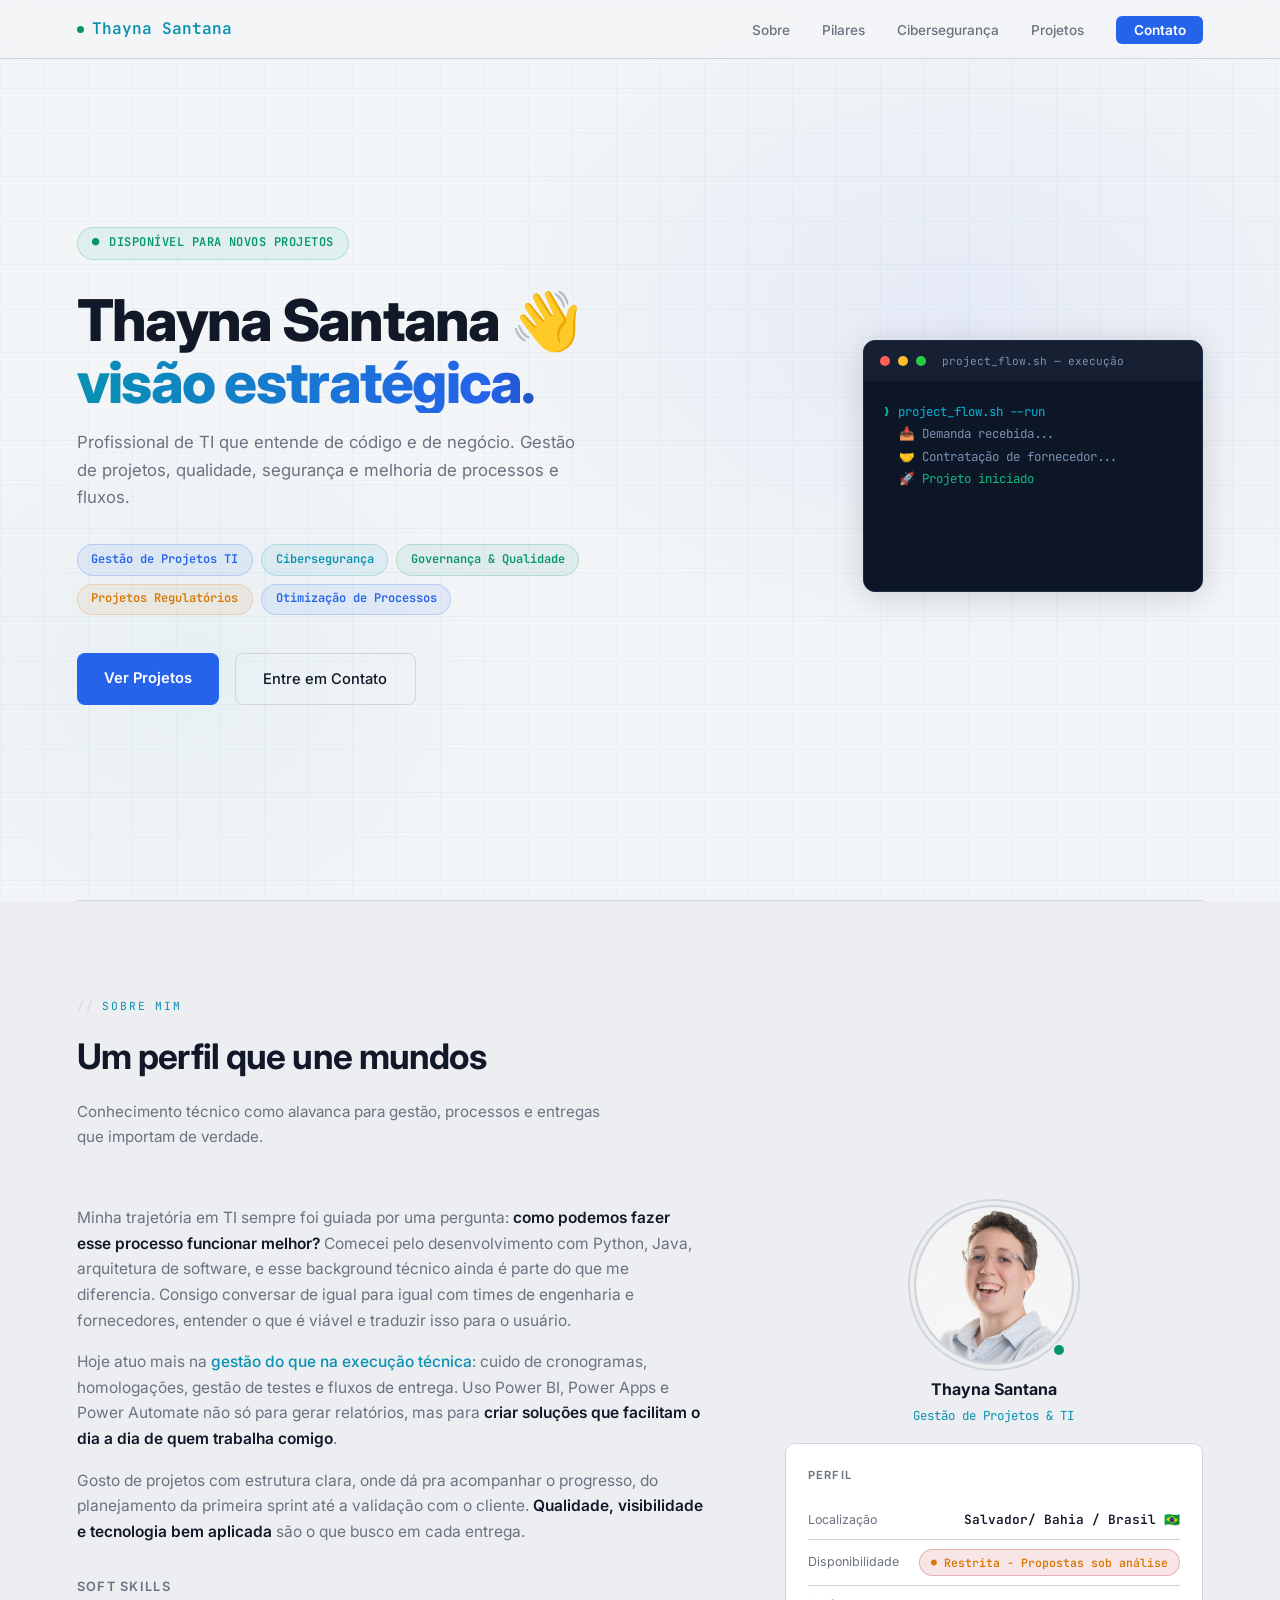
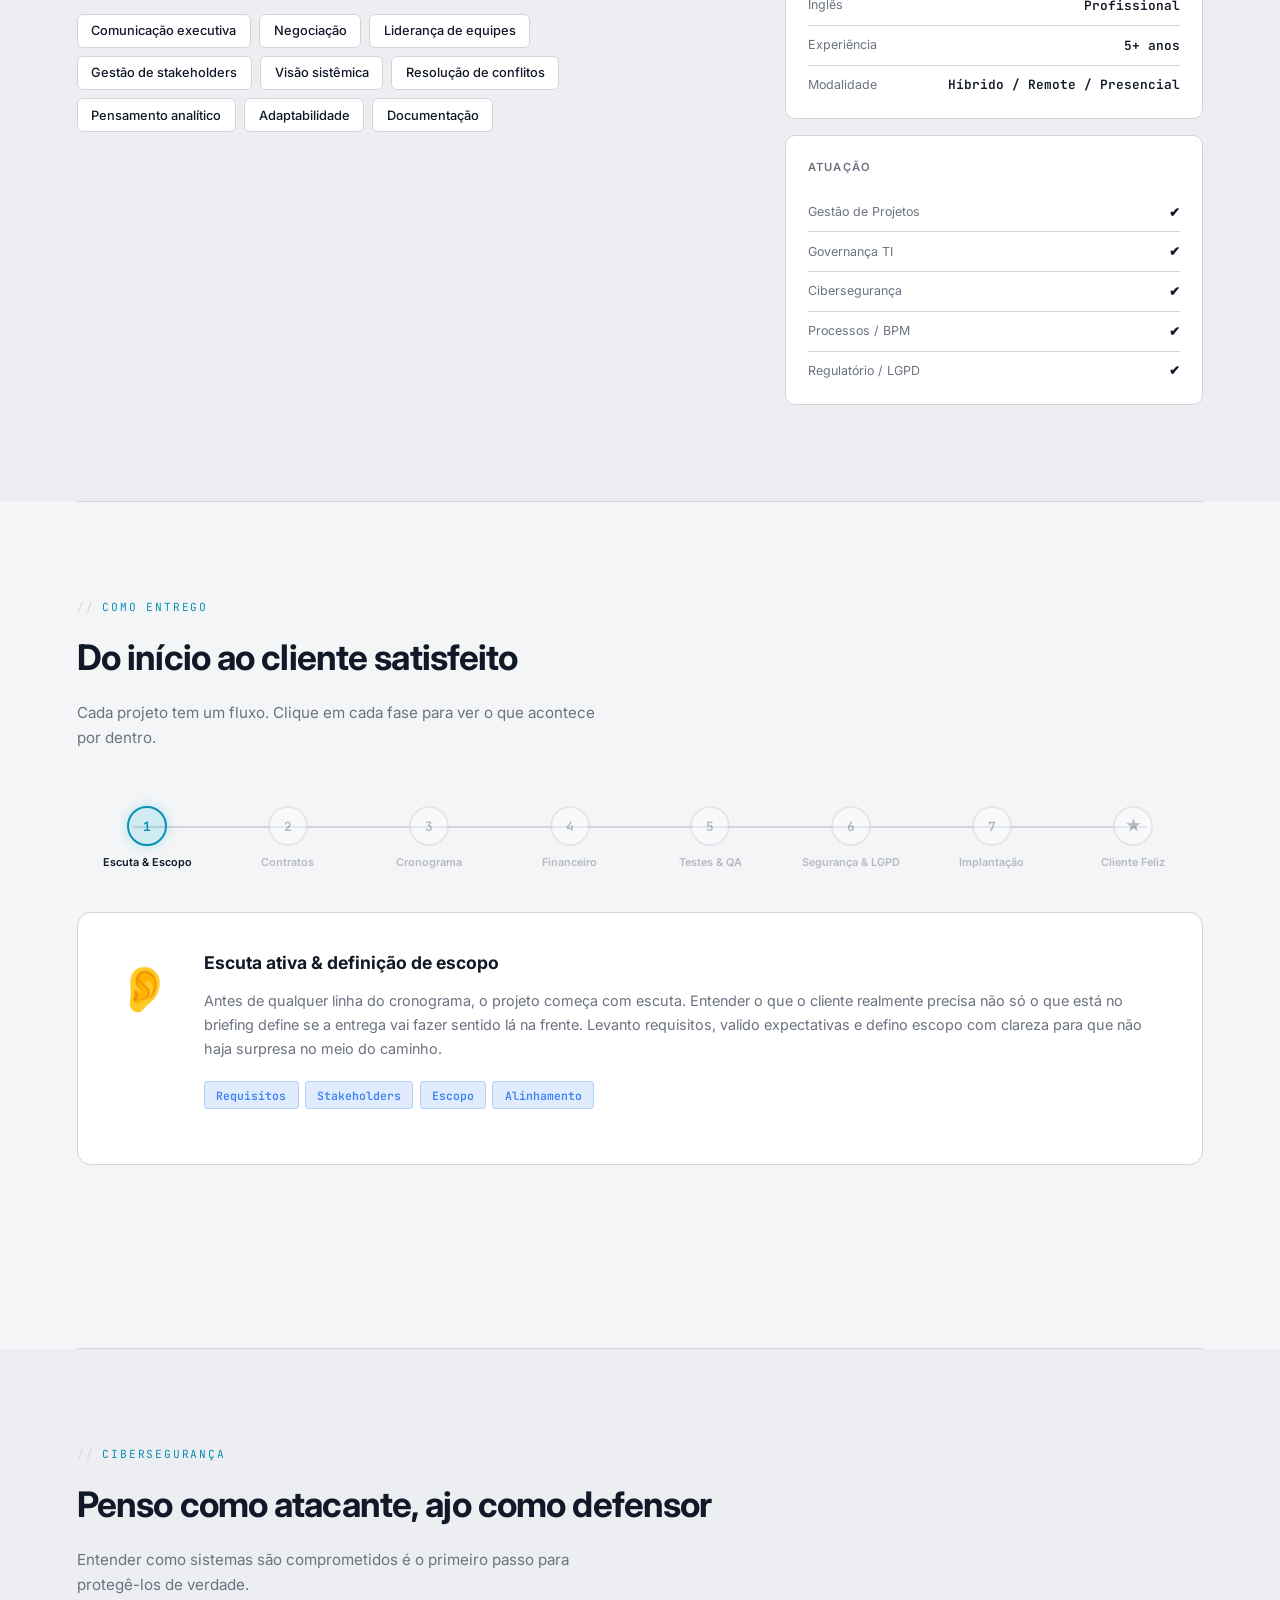
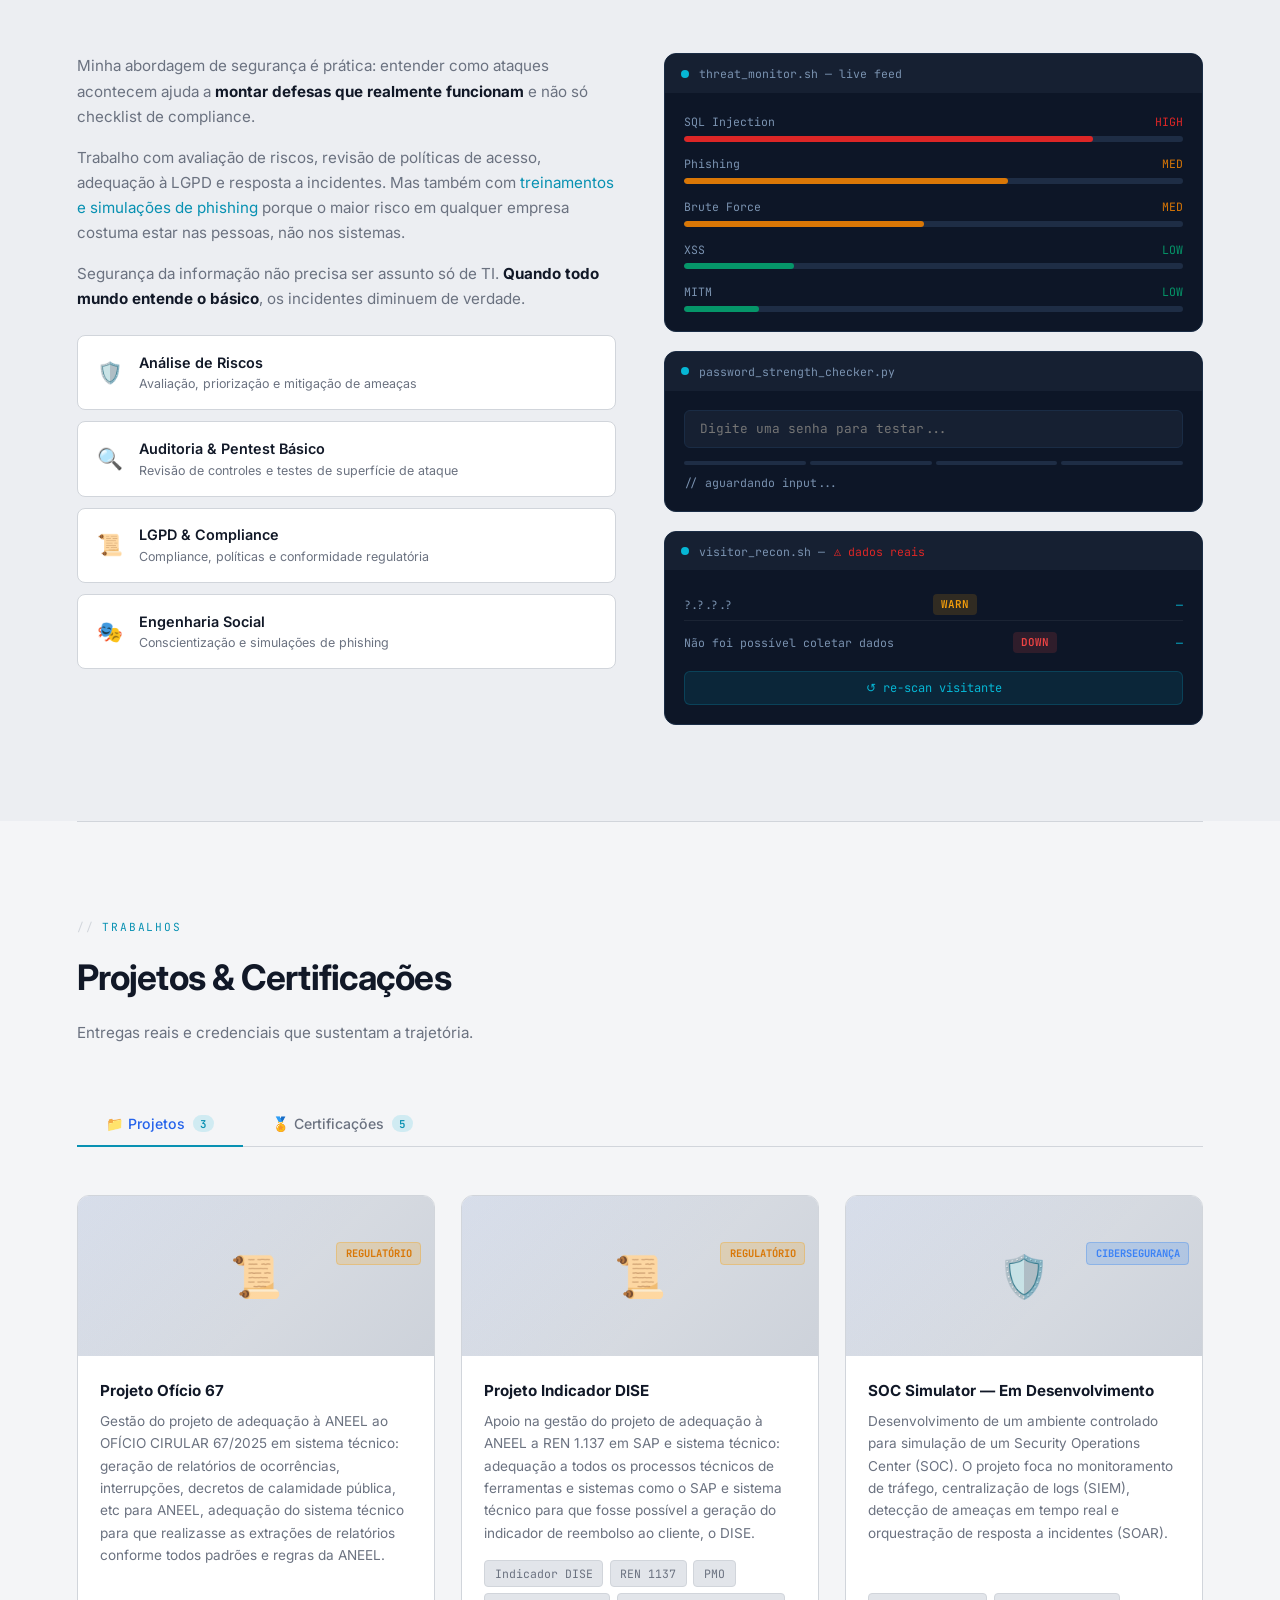
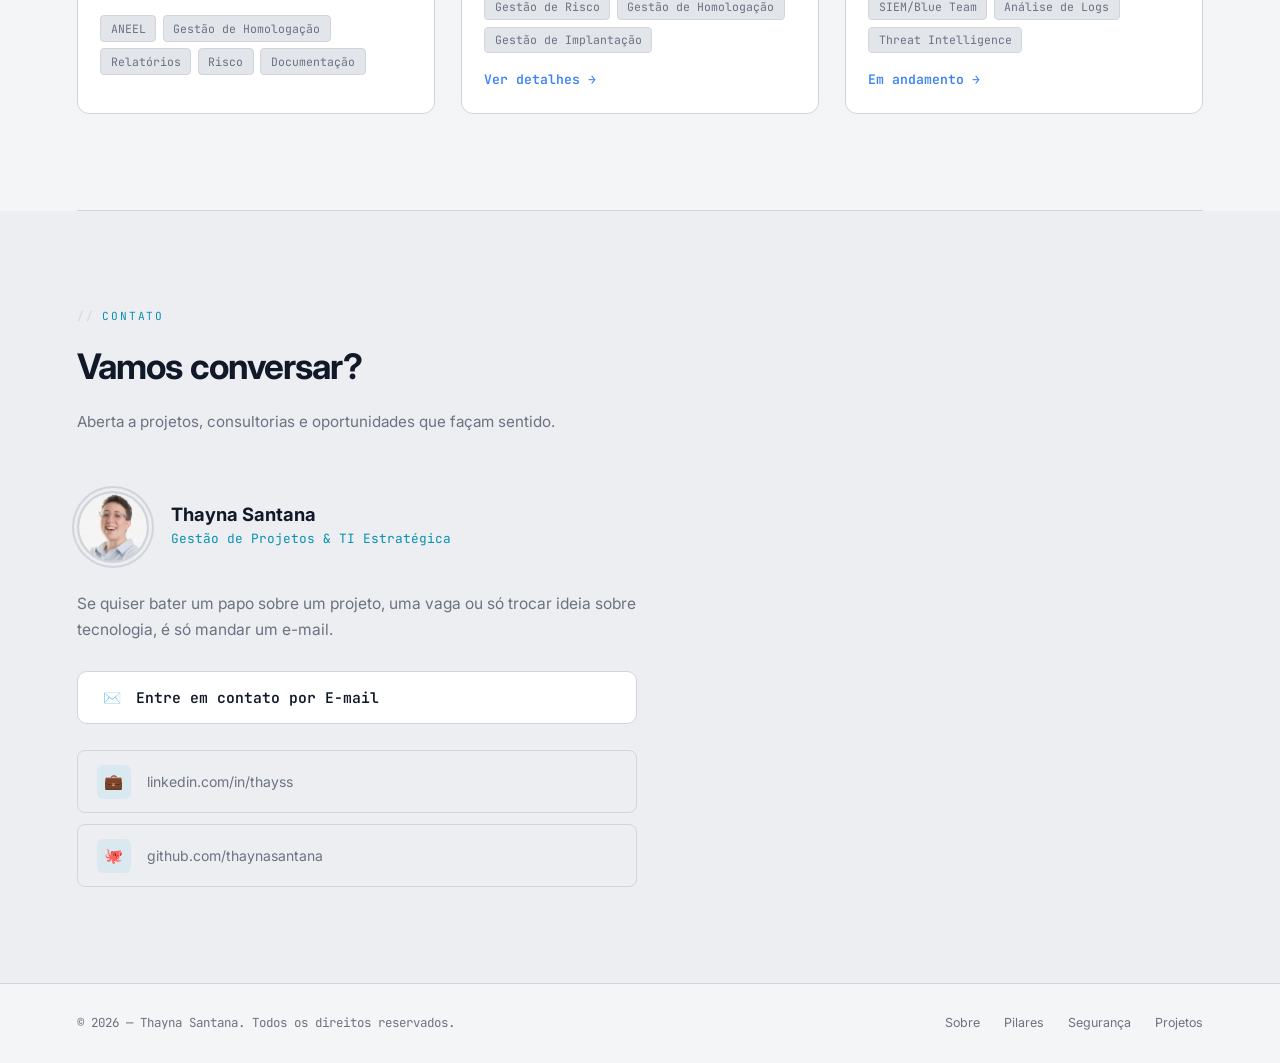
==== commit 5400d5c9: "correcao de erro na tag de span" ====
--- a/index.html
+++ b/index.html
@@ -549,7 +549,7 @@
               técnico: geração de relatórios de ocorrências, interrupções, decretos de calamidade pública, etc para
               ANEEL, adequação do sistema técnico para que realizasse as extrações de relatórios conforme todos padrões
               e regras da ANEEL.</div>
-            <div class="project-stack"><span class="tag">ANEEL</span>span class="tag">Gestão de Homologação</span><span
+            <div class="project-stack"><span class="tag">ANEEL</span><span class="tag">Gestão de Homologação</span><span
                 class="tag">Relatórios</span><span class="tag">Risco</span><span class="tag">Documentação</span></div>
           </div>
         </div>
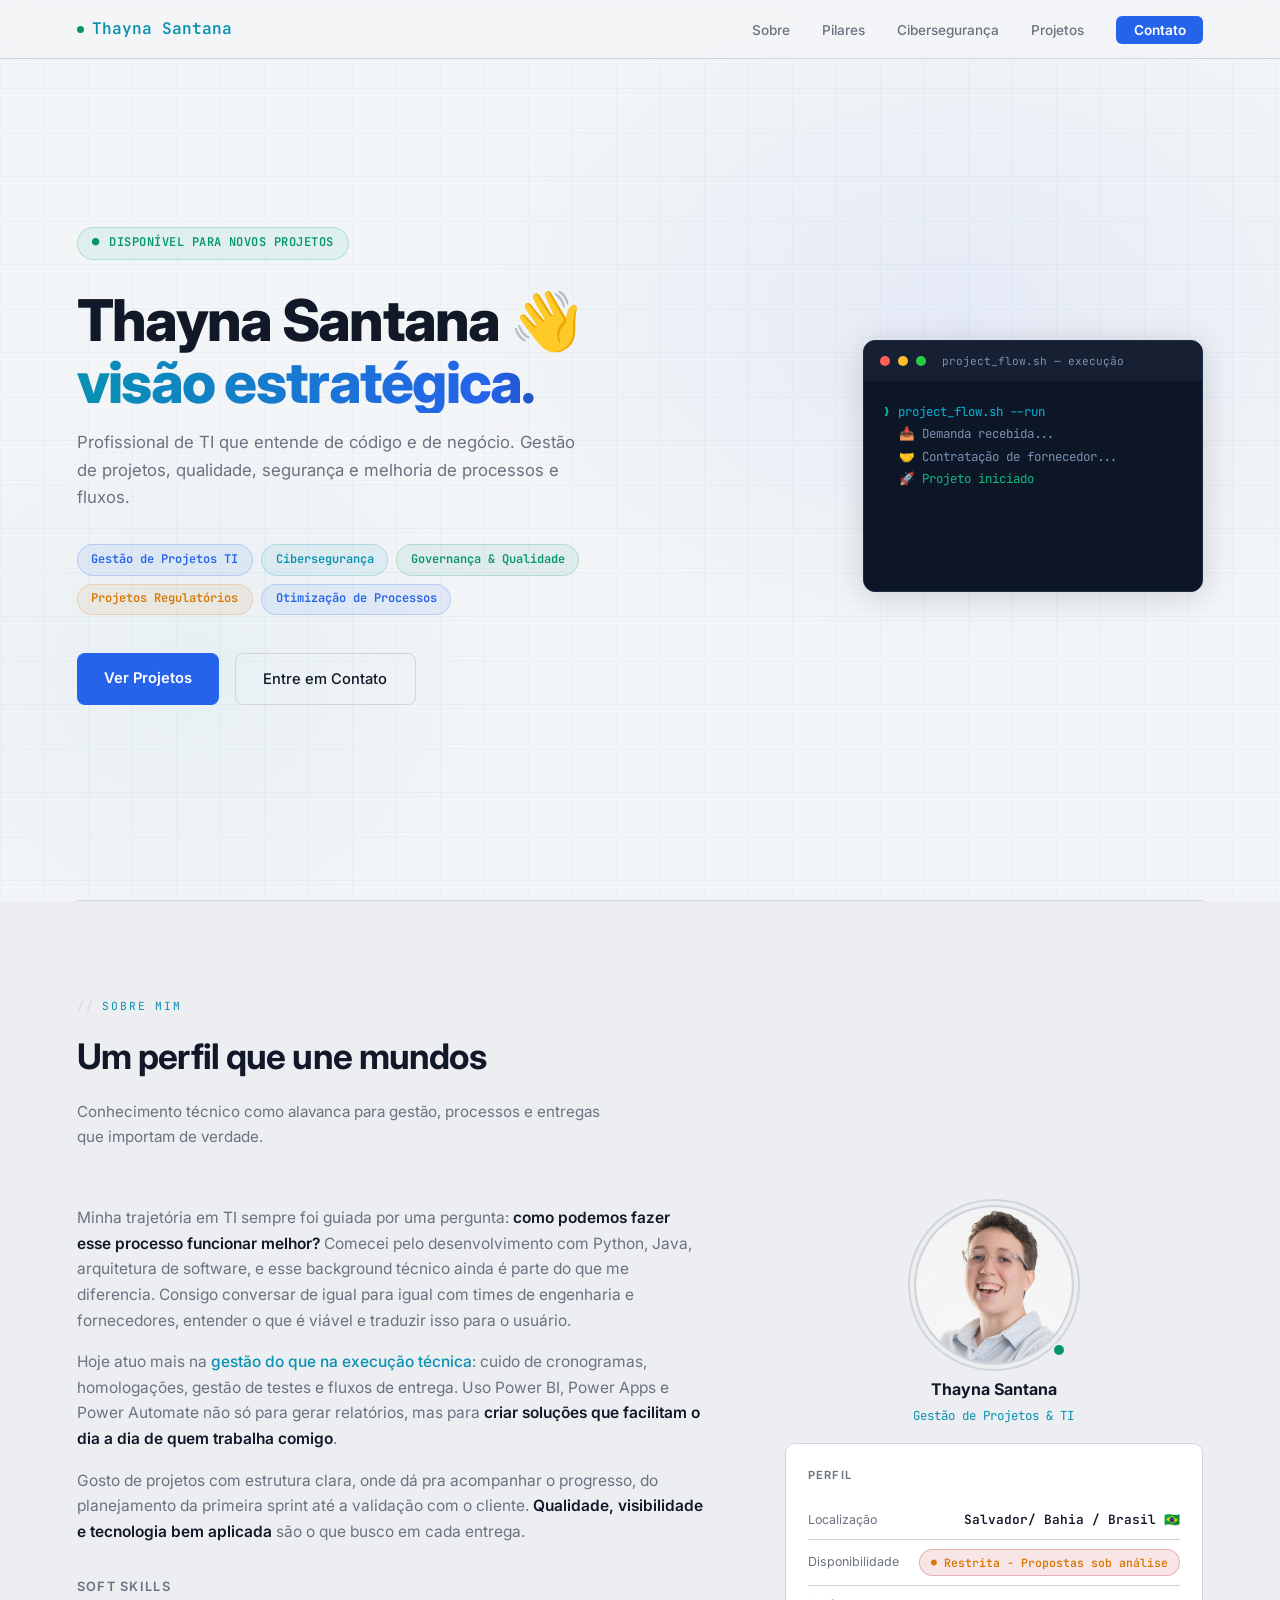
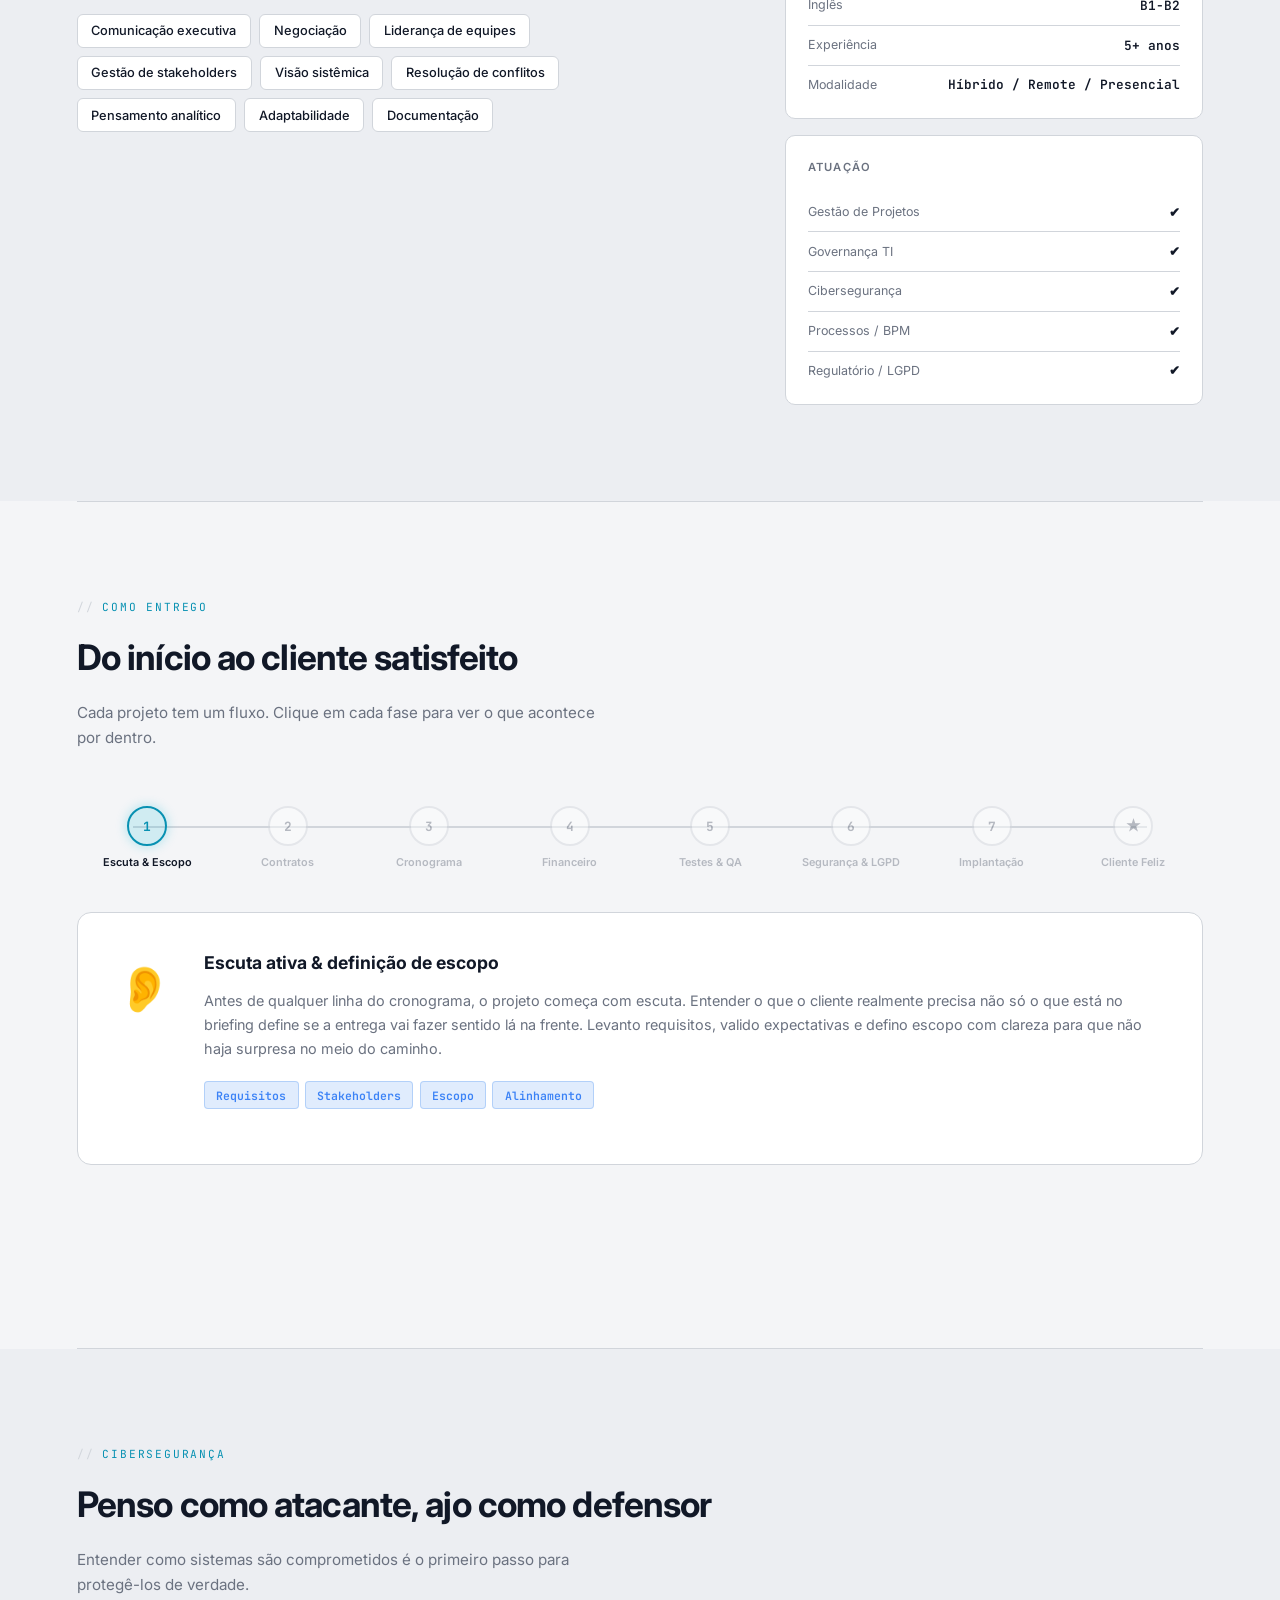
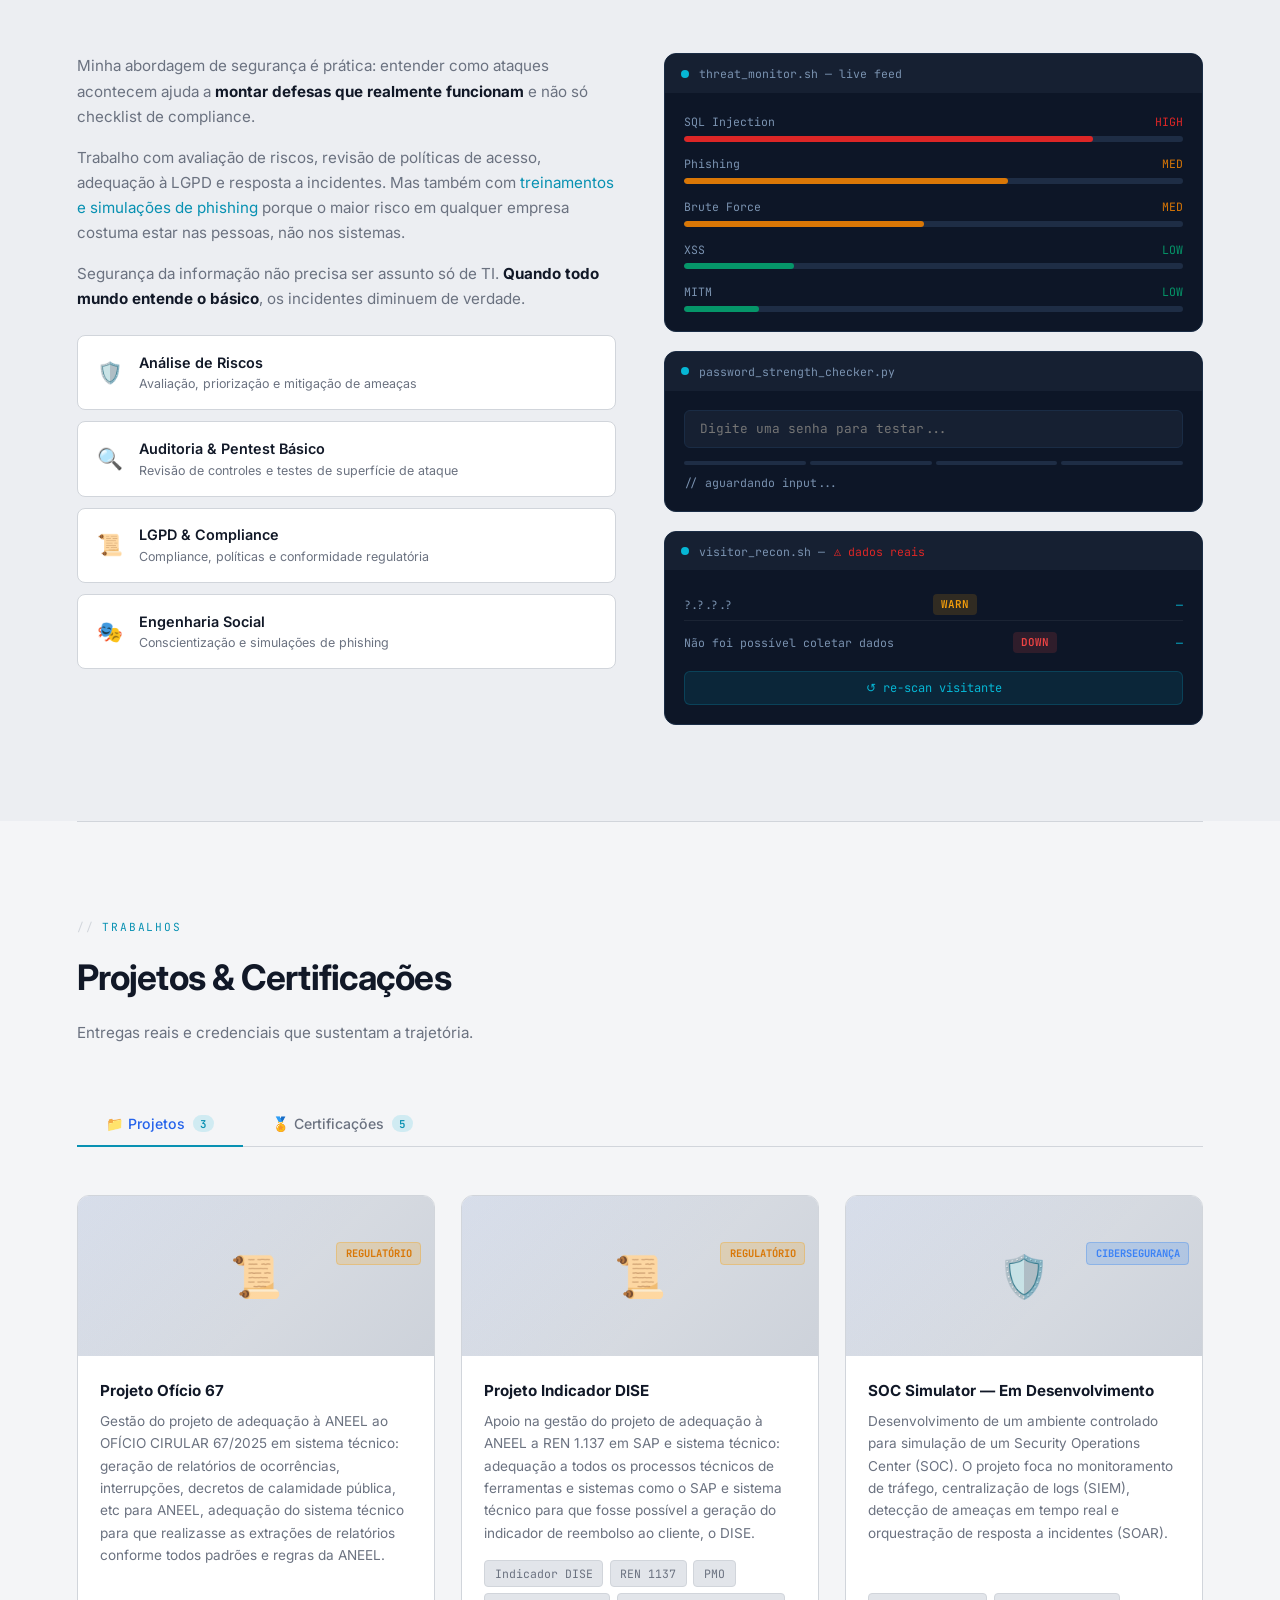
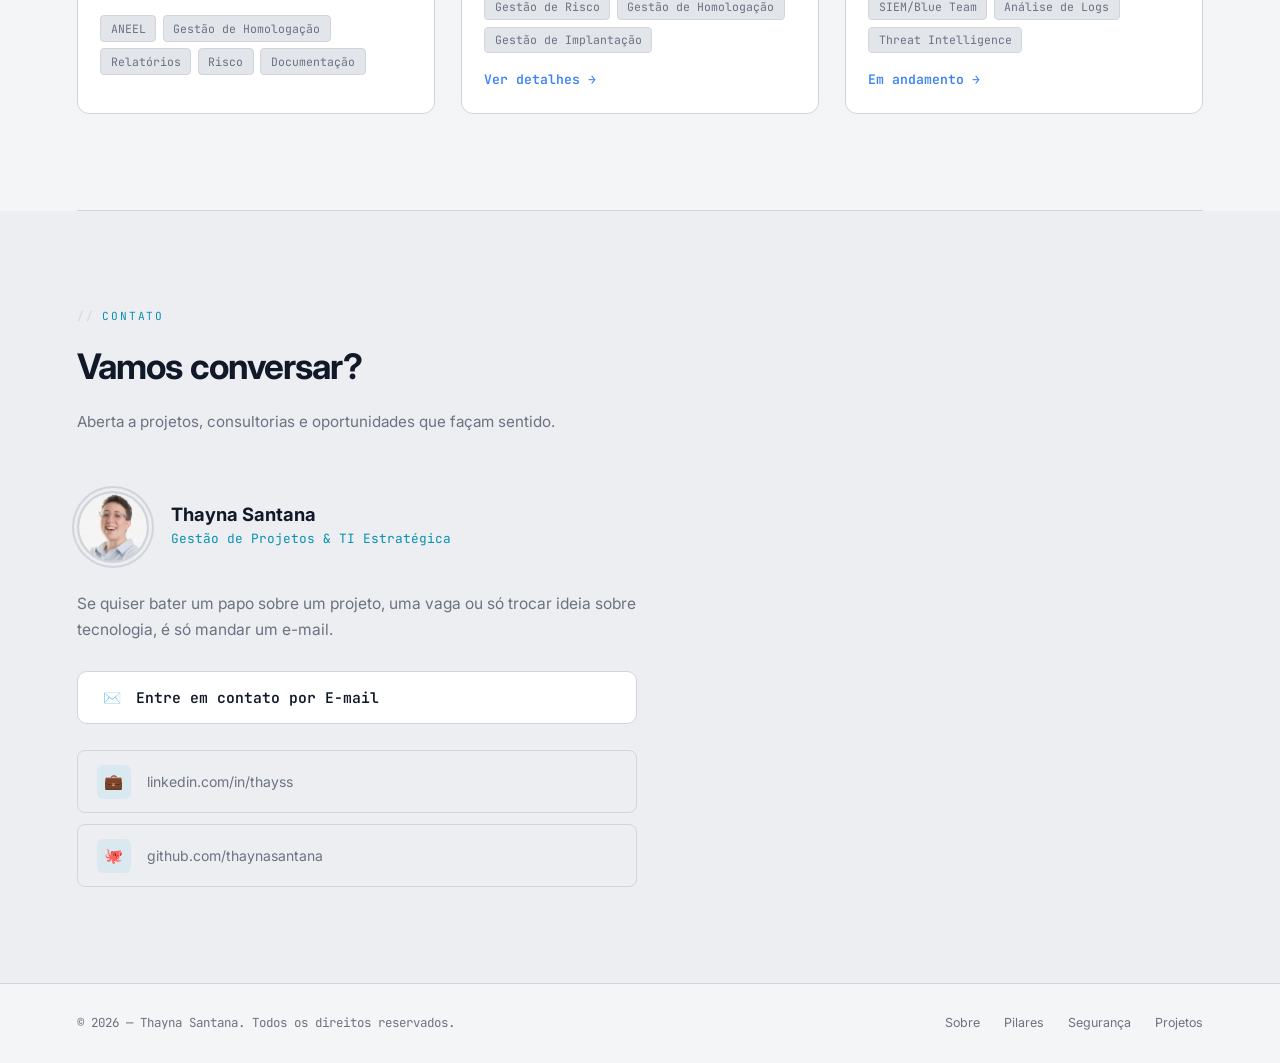
==== commit 6c8c94b2: "correção do ingles" ====
--- a/index.html
+++ b/index.html
@@ -137,7 +137,7 @@
               🇧🇷</span></div>
           <div class="info-row"><span class="info-key">Disponibilidade</span><span class="status-badge">Restrita -
               Propostas sob análise</span></div>
-          <div class="info-row"><span class="info-key">Inglês</span><span class="info-val">Profissional</span></div>
+          <div class="info-row"><span class="info-key">Inglês</span><span class="info-val">B1-B2</span></div>
           <div class="info-row"><span class="info-key">Experiência</span><span class="info-val">5+ anos</span></div>
           <div class="info-row"><span class="info-key">Modalidade</span><span class="info-val">Híbrido / Remote /
               Presencial</span></div>
